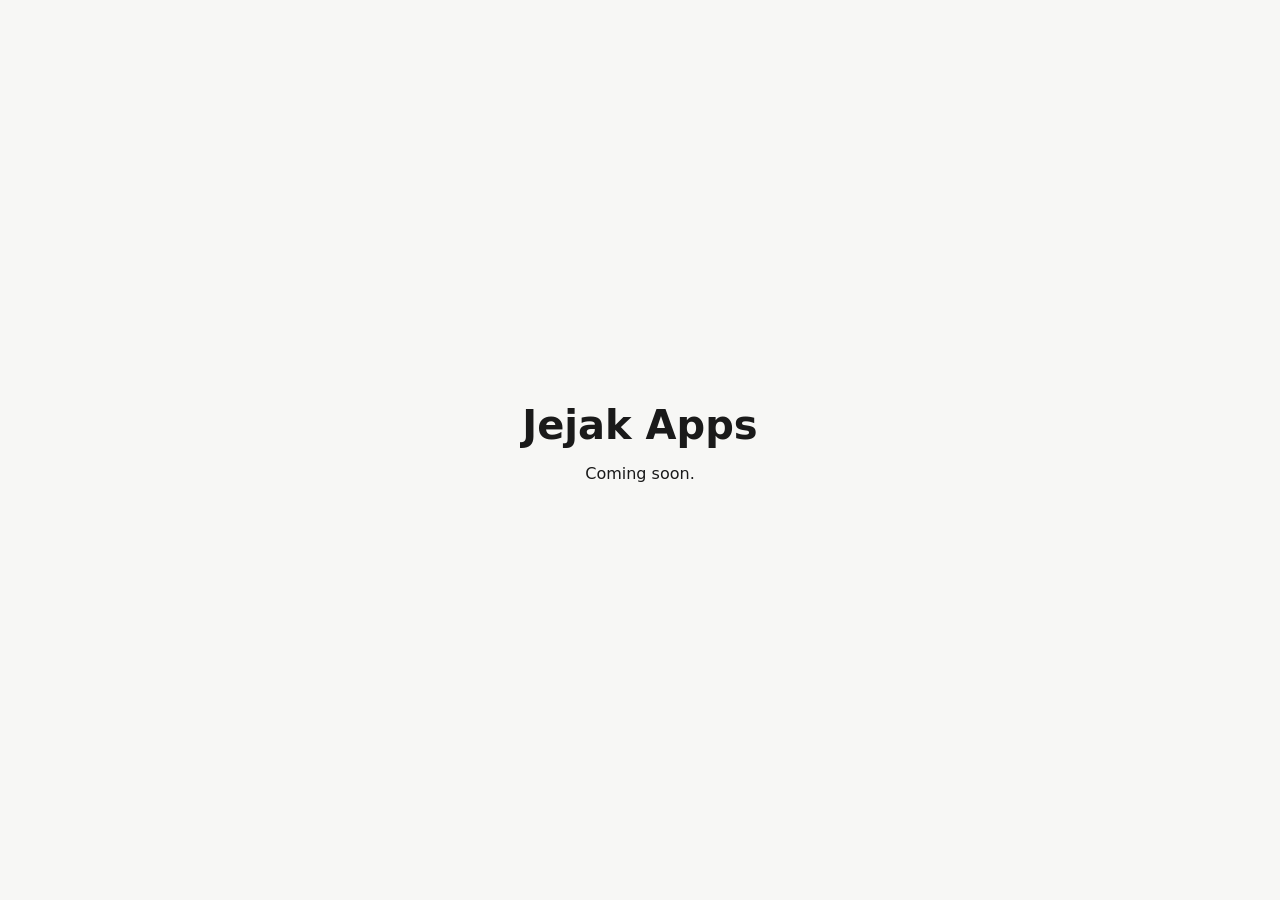
==== index.html @ a74c74a6 "Initial commit Co-Authored-By: Claude Opus 5.5 <noreply@anthropic.com>" ====
<!doctype html>
<html lang="en">
<head>
  <meta charset="utf-8">
  <meta name="viewport" content="width=device-width, initial-scale=1">
  <title>Jejak Apps</title>
  <style>
    body { margin: 0; min-height: 100vh; display: grid; place-items: center;
           font-family: system-ui, sans-serif; background: #f7f7f5; color: #1a1a1a; }
    @media (prefers-color-scheme: dark) { body { background: #161616; color: #eee; } }
    main { padding: 16px; text-align: center; }
    h1 { font-size: 2.5rem; margin: 0 0 .5rem; }
  </style>
</head>
<body>
  <main>
    <h1>Jejak Apps</h1>
    <p>Coming soon.</p>
  </main>
</body>
</html>
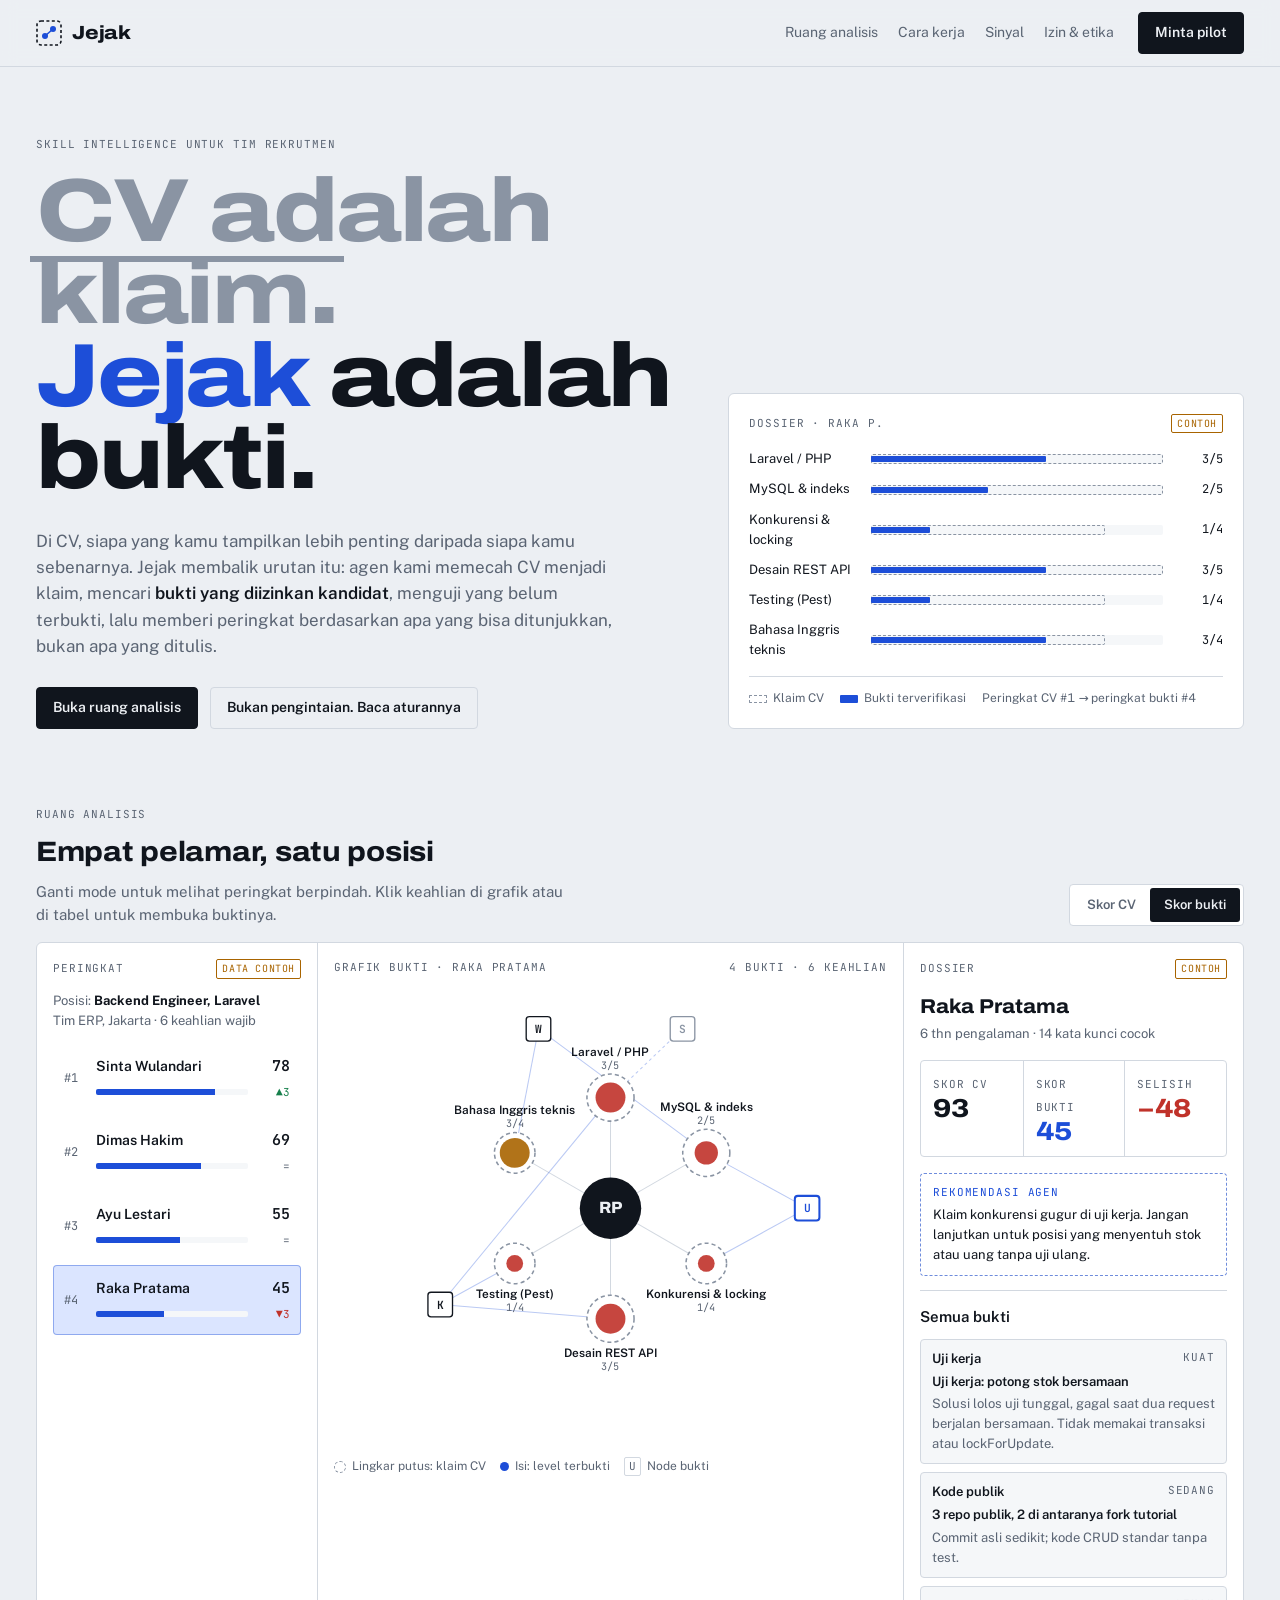
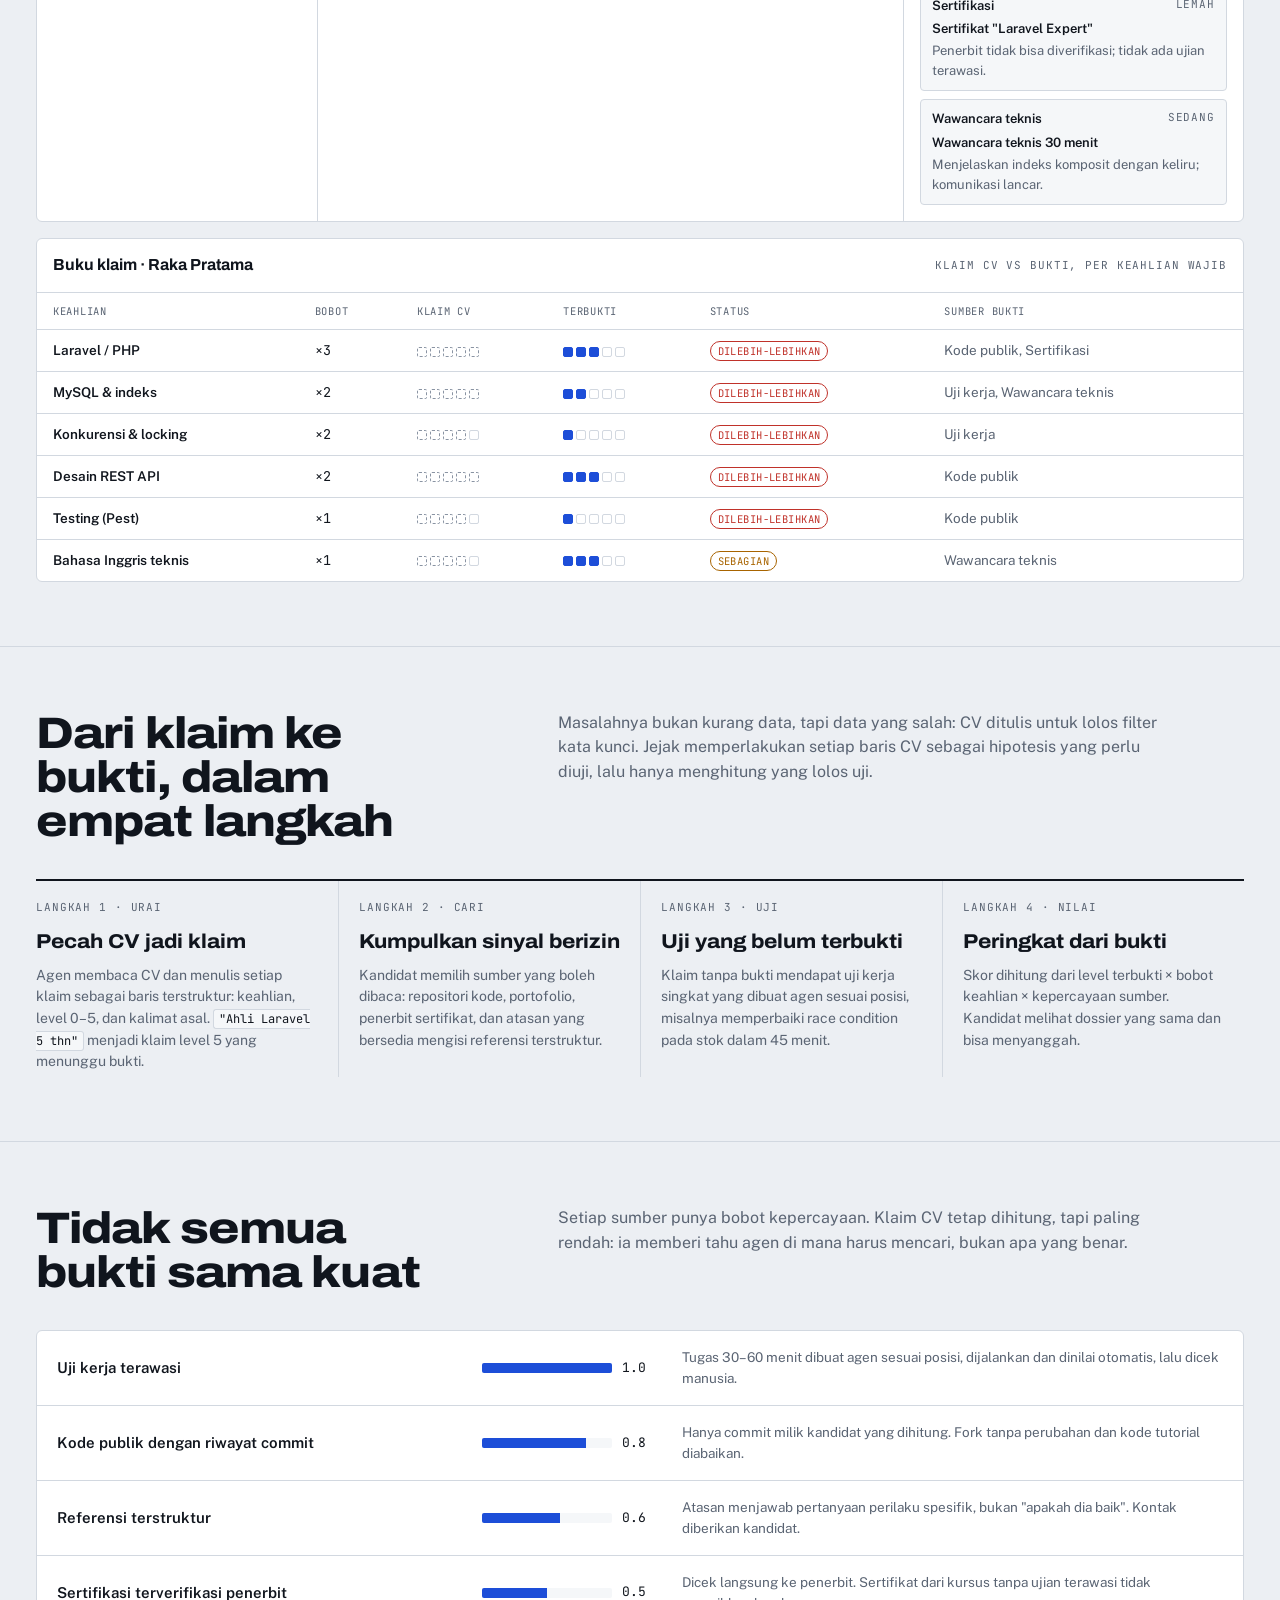
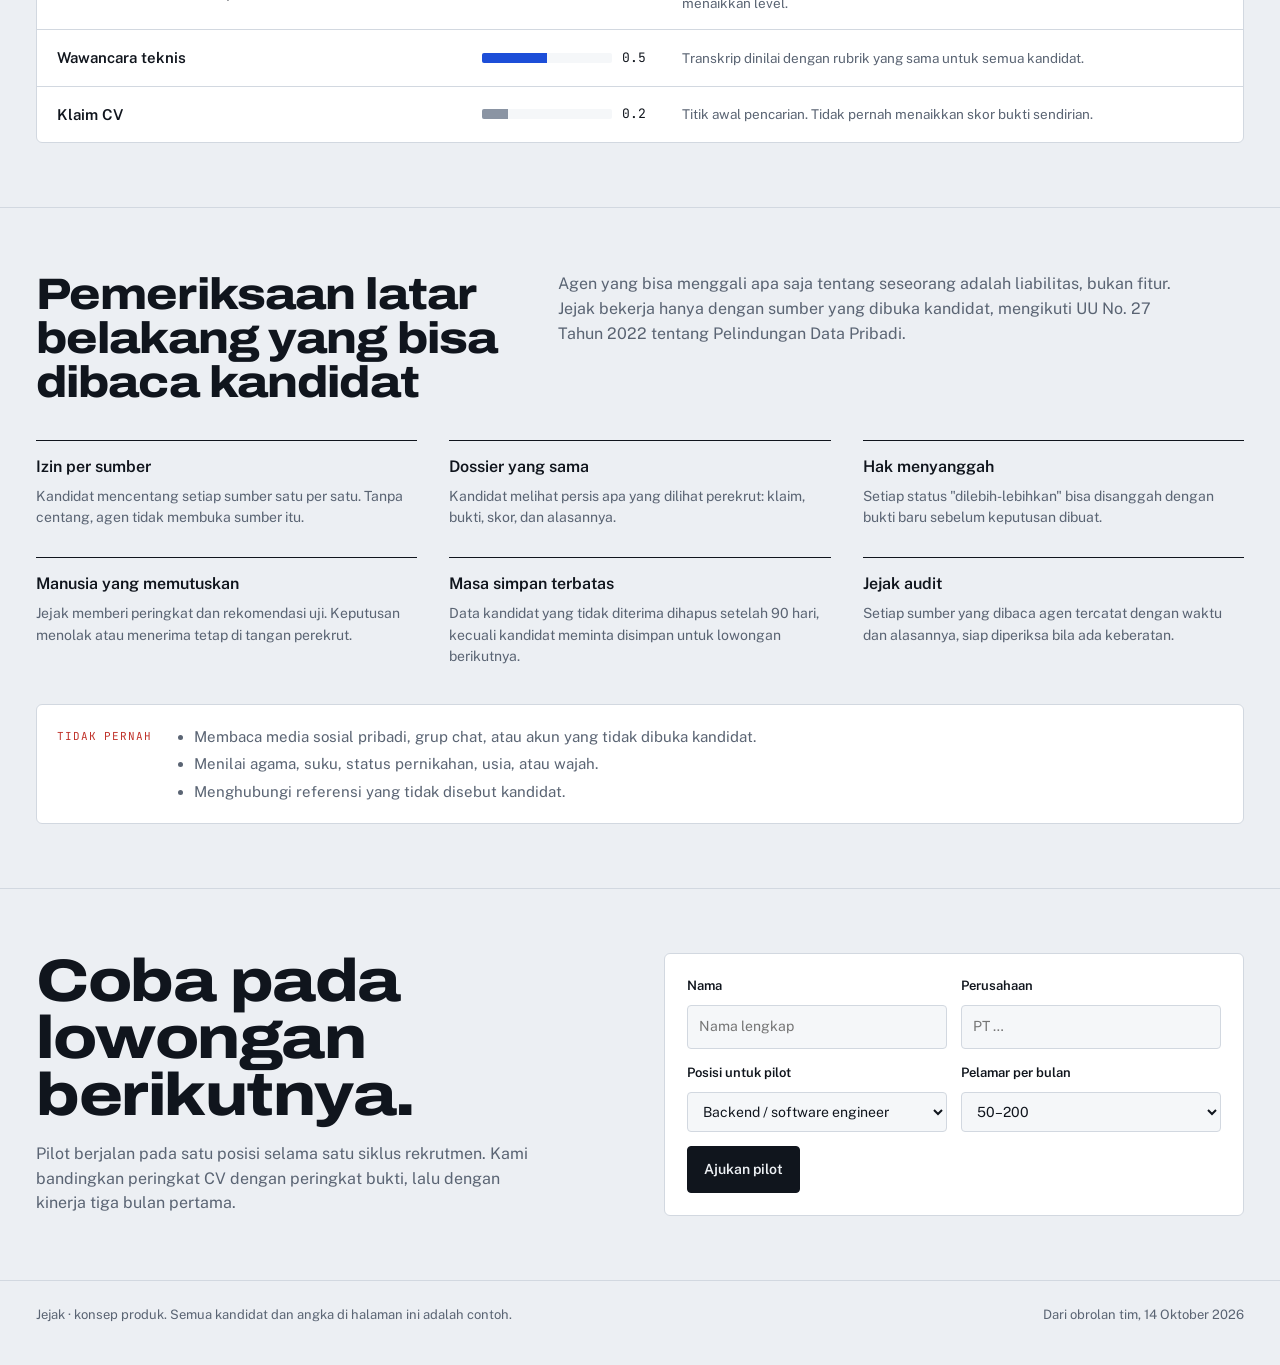
==== commit 1cc6bed2: "Publish Jejak skill intelligence site Replace the placeholder page with the Jejak concept site: hero" ====
--- a/index.html
+++ b/index.html
@@ -1,21 +1,750 @@
 <!doctype html>
-<html lang="en">
+<html lang="id">
 <head>
-  <meta charset="utf-8">
-  <meta name="viewport" content="width=device-width, initial-scale=1">
-  <title>Jejak Apps</title>
-  <style>
-    body { margin: 0; min-height: 100vh; display: grid; place-items: center;
-           font-family: system-ui, sans-serif; background: #f7f7f5; color: #1a1a1a; }
-    @media (prefers-color-scheme: dark) { body { background: #161616; color: #eee; } }
-    main { padding: 16px; text-align: center; }
-    h1 { font-size: 2.5rem; margin: 0 0 .5rem; }
-  </style>
+<meta charset="utf-8">
+<meta name="viewport" content="width=device-width, initial-scale=1, viewport-fit=cover">
+<meta name="description" content="Jejak: agen memecah CV jadi klaim, mencari bukti yang diizinkan kandidat, dan memberi peringkat berdasarkan bukti.">
+<style>html{color-scheme:light}body{margin:0}img{max-width:100%}[hidden]{display:none!important}</style>
+<title>Jejak Skill Intelligence</title>
+<link rel="preconnect" href="https://fonts.googleapis.com">
+<link rel="preconnect" href="https://fonts.gstatic.com" crossorigin>
+<link rel="stylesheet" href="https://fonts.googleapis.com/css2?family=Archivo:wdth,wght@100..125,400..900&family=Public+Sans:wght@400;500;600&family=JetBrains+Mono:wght@400;600&display=swap">
+<style>
+/* Layout: an intelligence console. Thesis band, then a three-pane analysis room
+   (ranking · evidence graph · dossier), then the method, the signals and the consent rules. */
+:root {
+  --bg: #eceff3;
+  --surface: #ffffff;
+  --surface-2: #f5f7f9;
+  --ink: #10151d;
+  --muted: #5a6473;
+  --line: #d2d8e0;
+  --accent: #1d4ed8;        /* evidence */
+  --accent-soft: #dbe5ff;
+  --claim: #8a94a3;         /* what the CV says */
+  --ok: #17804c;
+  --partial: #a86400;
+  --over: #c0322a;
+  --hidden: #0b7d87;
+  --none: #9aa3af;
+  --display: "Archivo", "Arial Narrow", Arial, sans-serif;
+  --body: "Public Sans", "Segoe UI", system-ui, sans-serif;
+  --mono: "JetBrains Mono", ui-monospace, "SFMono-Regular", Menlo, monospace;
+}
+@media (prefers-color-scheme: dark) {
+  :root:not([data-theme="light"]) {
+    --bg: #0c1117; --surface: #131a23; --surface-2: #19212c; --ink: #e5eaf0; --muted: #8b96a6;
+    --line: #26303d; --accent: #7092ff; --accent-soft: #1b2850; --claim: #6d7787;
+    --ok: #3fbb7b; --partial: #e2a43c; --over: #f06a5e; --hidden: #39c3cd; --none: #5d6775;
+    color-scheme: dark;
+  }
+}
+:root[data-theme="dark"] {
+  --bg: #0c1117; --surface: #131a23; --surface-2: #19212c; --ink: #e5eaf0; --muted: #8b96a6;
+  --line: #26303d; --accent: #7092ff; --accent-soft: #1b2850; --claim: #6d7787;
+  --ok: #3fbb7b; --partial: #e2a43c; --over: #f06a5e; --hidden: #39c3cd; --none: #5d6775;
+  color-scheme: dark;
+}
+
+* { box-sizing: border-box; }
+body {
+  background: var(--bg); color: var(--ink);
+  font-family: var(--body); font-size: 15px; line-height: 1.55;
+  -webkit-font-smoothing: antialiased;
+}
+.wrap {
+  max-width: 1240px; margin: 0 auto;
+  padding-left: max(16px, env(safe-area-inset-left, 0px));
+  padding-right: max(16px, env(safe-area-inset-right, 0px));
+}
+h1, h2, h3 { font-family: var(--display); margin: 0; text-wrap: balance; }
+p { margin: 0; }
+.label {
+  font-family: var(--mono); font-size: 11px; letter-spacing: .08em; text-transform: uppercase; color: var(--muted);
+}
+.num { font-variant-numeric: tabular-nums; }
+button { font: inherit; color: inherit; }
+:focus-visible { outline: 2px solid var(--accent); outline-offset: 2px; }
+
+/* ---------- top bar ---------- */
+body::before { content: ""; position: fixed; inset: 0 0 auto; height: env(safe-area-inset-top, 0px); z-index: 10; background: var(--bg); }
+.top { position: sticky; top: env(safe-area-inset-top, 0px); z-index: 9; background: color-mix(in srgb, var(--bg) 88%, transparent); backdrop-filter: blur(8px); border-bottom: 1px solid var(--line); }
+.top .wrap { display: flex; align-items: center; gap: 24px; padding-block: 12px; }
+.brand { display: flex; align-items: center; gap: 10px; font-family: var(--display); font-weight: 800; font-stretch: 115%; font-size: 19px; letter-spacing: -.01em; }
+.brand svg { width: 26px; height: 26px; }
+.top nav { display: flex; gap: 20px; margin-left: auto; font-size: 14px; }
+.top nav a { color: var(--muted); text-decoration: none; }
+.top nav a:hover { color: var(--ink); }
+.btn { display: inline-flex; align-items: center; gap: 8px; border: 1px solid var(--ink); background: var(--ink); color: var(--bg); padding: 9px 16px; border-radius: 4px; font-weight: 600; font-size: 14px; text-decoration: none; cursor: pointer; }
+.btn.ghost { background: transparent; color: var(--ink); border-color: var(--line); }
+@media (max-width: 720px) { .top nav { display: none; } .top .btn { margin-left: auto; } }
+
+/* ---------- hero ---------- */
+.hero { padding-block: 64px 48px; }
+.hero .wrap { display: grid; grid-template-columns: minmax(0, 1.25fr) minmax(0, 1fr); gap: 48px; align-items: end; }
+.hero h1 { font-size: clamp(42px, 7vw, 92px); line-height: .92; font-weight: 800; font-stretch: 118%; letter-spacing: -.025em; }
+.hero h1 .strike { color: var(--claim); position: relative; }
+.hero h1 .strike::after { content: ""; position: absolute; left: -2%; right: -2%; top: 52%; height: .07em; background: var(--claim); }
+.hero h1 em { font-style: normal; color: var(--accent); }
+.hero .lede { margin-top: 28px; max-width: 58ch; font-size: 17px; color: var(--muted); }
+.hero .lede b { color: var(--ink); font-weight: 600; }
+.hero .cta { display: flex; gap: 12px; margin-top: 28px; flex-wrap: wrap; }
+.flip { background: var(--surface); border: 1px solid var(--line); border-radius: 6px; padding: 20px; display: grid; gap: 16px; }
+.flip header { display: flex; justify-content: space-between; align-items: baseline; gap: 12px; }
+.flip .rows { display: grid; gap: 10px; }
+.flip .row { display: grid; grid-template-columns: 110px 1fr 48px; gap: 12px; align-items: center; font-size: 13px; }
+.bar { position: relative; height: 10px; background: var(--surface-2); border-radius: 2px; overflow: hidden; }
+.bar i { position: absolute; inset: 0 auto 0 0; display: block; }
+.bar .c { border: 1.5px dashed var(--claim); background: transparent; border-radius: 2px; }
+.bar .e { background: var(--accent); height: 6px; top: 2px; border-radius: 1px; }
+.flip footer { display: flex; gap: 16px; flex-wrap: wrap; font-size: 12px; color: var(--muted); border-top: 1px solid var(--line); padding-top: 12px; }
+.key { display: inline-flex; align-items: center; gap: 6px; }
+.key .sw { width: 18px; height: 8px; border-radius: 1px; }
+.key .sw.c { border: 1.5px dashed var(--claim); }
+.key .sw.e { background: var(--accent); }
+@media (max-width: 900px) { .hero .wrap { grid-template-columns: minmax(0, 1fr); } }
+
+/* ---------- console ---------- */
+.console-band { padding-block: 24px 64px; }
+.console-head { display: flex; justify-content: space-between; align-items: end; gap: 24px; flex-wrap: wrap; margin-bottom: 16px; }
+.console-head h2 { font-size: 28px; font-weight: 750; font-stretch: 110%; letter-spacing: -.01em; }
+.console-head p { color: var(--muted); max-width: 60ch; margin-top: 6px; }
+.seg { display: inline-flex; border: 1px solid var(--line); border-radius: 4px; background: var(--surface); padding: 3px; }
+.seg button { border: 0; background: transparent; padding: 7px 14px; border-radius: 3px; cursor: pointer; font-size: 13px; font-weight: 600; color: var(--muted); }
+.seg button[aria-pressed="true"] { background: var(--ink); color: var(--bg); }
+
+.console { display: grid; grid-template-columns: 280px minmax(0, 1fr) 340px; border: 1px solid var(--line); border-radius: 6px; background: var(--surface); overflow: hidden; }
+.pane { min-width: 0; padding: 16px; }
+.pane + .pane { border-left: 1px solid var(--line); }
+.pane-title { display: flex; justify-content: space-between; align-items: center; margin-bottom: 12px; gap: 8px; }
+.sample { font-family: var(--mono); font-size: 10px; letter-spacing: .06em; text-transform: uppercase; color: var(--partial); border: 1px solid currentColor; border-radius: 2px; padding: 1px 5px; }
+@media (max-width: 1080px) {
+  .console { grid-template-columns: 260px minmax(0, 1fr); }
+  .console .dossier { grid-column: 1 / -1; border-left: 0; border-top: 1px solid var(--line); }
+}
+@media (max-width: 720px) {
+  .console { grid-template-columns: minmax(0, 1fr); }
+  .pane + .pane { border-left: 0; border-top: 1px solid var(--line); }
+}
+
+/* ranking */
+.req { font-size: 13px; color: var(--muted); margin-bottom: 12px; }
+.req b { color: var(--ink); }
+.rank { position: relative; }
+.cand { position: absolute; left: 0; right: 0; height: 70px; display: grid; grid-template-columns: 22px 1fr auto; gap: 4px 10px; align-items: center; padding: 10px; border: 1px solid transparent; border-radius: 4px; background: transparent; cursor: pointer; text-align: left; transition: transform .55s cubic-bezier(.2,.8,.2,1), background .2s; }
+.cand:hover { background: var(--surface-2); }
+.cand[aria-current="true"] { background: var(--accent-soft); border-color: color-mix(in srgb, var(--accent) 40%, transparent); }
+.cand .pos { font-family: var(--mono); font-size: 12px; color: var(--muted); grid-row: span 2; }
+.cand .nm { font-weight: 600; font-size: 14px; }
+.cand .sc { font-family: var(--mono); font-weight: 600; font-size: 15px; text-align: right; }
+.cand .meta { grid-column: 2 / 4; display: grid; grid-template-columns: 1fr auto; gap: 8px; align-items: center; }
+.cand .bar { height: 6px; }
+.cand .bar i { background: var(--ink); opacity: .75; transition: width .55s cubic-bezier(.2,.8,.2,1); }
+.cand.ev .bar i { background: var(--accent); opacity: 1; }
+.delta { font-family: var(--mono); font-size: 11px; min-width: 34px; text-align: right; }
+.delta.up { color: var(--ok); } .delta.down { color: var(--over); } .delta.same { color: var(--muted); }
+
+/* graph */
+.graph-wrap { position: relative; }
+.graph { width: 100%; height: auto; display: block; max-width: 100%; }
+.graph text { font-family: var(--body); fill: var(--ink); }
+.graph .sk { cursor: pointer; }
+.graph .sk text { font-size: 11.5px; font-weight: 600; }
+.graph .sk .lvl { font-family: var(--mono); font-size: 10px; font-weight: 400; fill: var(--muted); }
+.graph .ev { cursor: pointer; }
+.graph .edge { stroke: var(--line); stroke-width: 1; transition: stroke .2s, stroke-width .2s, opacity .2s; }
+.graph .edge.ev-edge { stroke: var(--accent); opacity: .3; }
+.graph.focus .edge.ev-edge { opacity: .08; }
+.graph.focus .edge.ev-edge.on { opacity: .95; stroke-width: 1.8; }
+.graph.focus .ev:not(.on), .graph.focus .sk:not(.on) { opacity: .35; }
+.graph .sk, .graph .ev { transition: opacity .2s; }
+.legend { display: flex; flex-wrap: wrap; gap: 6px 14px; font-size: 12px; color: var(--muted); margin-top: 8px; }
+.dot { width: 9px; height: 9px; border-radius: 50%; display: inline-block; }
+
+/* dossier */
+.dossier h3 { font-size: 20px; font-weight: 750; font-stretch: 108%; }
+.dossier .sub { color: var(--muted); font-size: 13px; margin-top: 2px; }
+.scorepair { display: grid; grid-template-columns: 1fr 1fr 1fr; gap: 0; margin: 16px 0; border: 1px solid var(--line); border-radius: 4px; }
+.scorepair div { padding: 10px 12px; }
+.scorepair div + div { border-left: 1px solid var(--line); }
+.scorepair b { display: block; font-family: var(--display); font-size: 26px; font-weight: 800; font-stretch: 112%; line-height: 1.1; font-variant-numeric: tabular-nums; }
+.scorepair .ev b { color: var(--accent); }
+.focusbox { border-top: 1px solid var(--line); padding-top: 14px; display: grid; gap: 10px; }
+.focusbox h4 { margin: 0; font-size: 15px; font-weight: 600; display: flex; align-items: center; gap: 8px; flex-wrap: wrap; }
+.pill { font-family: var(--mono); font-size: 10.5px; letter-spacing: .04em; text-transform: uppercase; padding: 2px 7px; border-radius: 999px; border: 1px solid currentColor; white-space: nowrap; }
+.st-ok { color: var(--ok); } .st-partial { color: var(--partial); } .st-over { color: var(--over); } .st-hidden { color: var(--hidden); } .st-none { color: var(--none); }
+.evlist { list-style: none; margin: 0; padding: 0; display: grid; gap: 8px; }
+.evlist li { border: 1px solid var(--line); border-radius: 4px; padding: 9px 11px; background: var(--surface-2); font-size: 13px; }
+.evlist .src { display: flex; justify-content: space-between; gap: 8px; margin-bottom: 3px; }
+.evlist .src span:first-child { font-weight: 600; }
+.evlist p { color: var(--muted); }
+.agent { border: 1px dashed color-mix(in srgb, var(--accent) 55%, var(--line)); border-radius: 4px; padding: 10px 12px; font-size: 13px; }
+.agent .label { color: var(--accent); margin-bottom: 4px; display: block; }
+
+/* ledger */
+.ledger-box { margin-top: 16px; border: 1px solid var(--line); border-radius: 6px; background: var(--surface); }
+.ledger-box header { display: flex; justify-content: space-between; align-items: center; gap: 12px; flex-wrap: wrap; padding: 14px 16px; border-bottom: 1px solid var(--line); }
+.ledger-box h3 { font-size: 16px; font-weight: 700; }
+.scroll { overflow-x: auto; }
+table { border-collapse: collapse; width: 100%; min-width: 720px; font-size: 13.5px; }
+th, td { text-align: left; padding: 10px 16px; border-bottom: 1px solid var(--line); vertical-align: middle; }
+th { font-family: var(--mono); font-size: 10.5px; letter-spacing: .07em; text-transform: uppercase; color: var(--muted); font-weight: 400; }
+tbody tr { cursor: pointer; }
+tbody tr:hover { background: var(--surface-2); }
+tbody tr[aria-selected="true"] { background: var(--accent-soft); }
+tbody tr:last-child td { border-bottom: 0; }
+.pips { display: inline-flex; gap: 3px; vertical-align: middle; }
+.pips i { width: 10px; height: 10px; border-radius: 2px; border: 1.5px solid var(--line); }
+.pips.c i.on { border: 1.5px dashed var(--claim); background: transparent; border-color: var(--claim); }
+.pips.e i.on { background: var(--accent); border-color: var(--accent); }
+
+/* ---------- sections ---------- */
+section.block { padding-block: 64px; border-top: 1px solid var(--line); }
+.block-head { display: grid; grid-template-columns: minmax(0, 1fr) minmax(0, 1.4fr); gap: 32px; margin-bottom: 36px; }
+.block-head h2 { font-size: clamp(28px, 4vw, 44px); font-weight: 800; font-stretch: 115%; line-height: 1; letter-spacing: -.02em; }
+.block-head p { color: var(--muted); font-size: 16px; max-width: 62ch; }
+@media (max-width: 800px) { .block-head { grid-template-columns: minmax(0, 1fr); gap: 14px; } }
+
+.steps { display: grid; grid-template-columns: repeat(4, minmax(0, 1fr)); gap: 0; border-top: 2px solid var(--ink); }
+.step { padding: 18px 20px 4px 0; min-width: 0; }
+.step + .step { padding-left: 20px; border-left: 1px solid var(--line); }
+.step .label { display: block; margin-bottom: 10px; }
+.step h3 { font-size: 20px; font-weight: 750; font-stretch: 110%; margin-bottom: 8px; }
+.step p { color: var(--muted); font-size: 14px; }
+.step code { font-family: var(--mono); font-size: 12px; background: var(--surface-2); border: 1px solid var(--line); padding: 1px 5px; border-radius: 3px; color: var(--ink); }
+@media (max-width: 900px) { .steps { grid-template-columns: repeat(2, minmax(0, 1fr)); } .step:nth-child(3) { border-left: 0; padding-left: 0; } .step { padding-bottom: 20px; } }
+@media (max-width: 520px) { .steps { grid-template-columns: minmax(0, 1fr); } .step + .step { border-left: 0; padding-left: 0; border-top: 1px solid var(--line); } }
+
+.signals { display: grid; gap: 0; border: 1px solid var(--line); border-radius: 6px; background: var(--surface); overflow: hidden; }
+.sig { display: grid; grid-template-columns: minmax(0, 1.2fr) 180px minmax(0, 1.6fr); gap: 20px; align-items: center; padding: 16px 20px; }
+.sig + .sig { border-top: 1px solid var(--line); }
+.sig h3 { font-family: var(--body); font-size: 15px; font-weight: 600; }
+.sig .w { display: grid; grid-template-columns: 1fr 40px; gap: 10px; align-items: center; font-family: var(--mono); font-size: 13px; }
+.sig .w .bar i { background: var(--accent); }
+.sig.cv .w .bar i { background: var(--claim); }
+.sig p { color: var(--muted); font-size: 13.5px; }
+@media (max-width: 760px) { .sig { grid-template-columns: minmax(0, 1fr); gap: 8px; } }
+
+.rules { display: grid; grid-template-columns: repeat(3, minmax(0, 1fr)); gap: 28px 32px; }
+.rule { border-top: 1px solid var(--ink); padding-top: 14px; min-width: 0; }
+.rule h3 { font-family: var(--body); font-size: 16px; font-weight: 600; margin-bottom: 6px; }
+.rule p { color: var(--muted); font-size: 14px; }
+.never { margin-top: 36px; display: grid; grid-template-columns: auto minmax(0, 1fr); gap: 16px 24px; align-items: start; background: var(--surface); border: 1px solid var(--line); border-radius: 6px; padding: 20px; }
+.never .label { color: var(--over); padding-top: 3px; }
+.never ul { margin: 0; padding-left: 18px; color: var(--muted); display: grid; gap: 4px; }
+@media (max-width: 860px) { .rules { grid-template-columns: repeat(2, minmax(0, 1fr)); } }
+@media (max-width: 560px) { .rules { grid-template-columns: minmax(0, 1fr); } .never { grid-template-columns: minmax(0, 1fr); } }
+
+.pilot .wrap { display: grid; grid-template-columns: minmax(0, 1fr) minmax(0, 1fr); gap: 48px; }
+.pilot h2 { font-size: clamp(32px, 5vw, 60px); font-weight: 800; font-stretch: 118%; line-height: .95; letter-spacing: -.025em; }
+.pilot .copy p { color: var(--muted); margin-top: 18px; max-width: 50ch; font-size: 16px; }
+form { display: grid; gap: 14px; background: var(--surface); border: 1px solid var(--line); border-radius: 6px; padding: 22px; }
+.f2 { display: grid; grid-template-columns: minmax(0, 1fr) minmax(0, 1fr); gap: 14px; }
+label { display: grid; gap: 6px; font-size: 13px; font-weight: 600; }
+input, select { font: inherit; font-weight: 400; font-size: 14px; color: var(--ink); background: var(--surface-2); border: 1px solid var(--line); border-radius: 4px; padding: 9px 11px; width: 100%; min-width: 0; }
+.done { font-size: 14px; color: var(--ok); }
+@media (max-width: 820px) { .pilot .wrap { grid-template-columns: minmax(0, 1fr); } }
+@media (max-width: 460px) { .f2 { grid-template-columns: minmax(0, 1fr); } }
+
+footer.site { border-top: 1px solid var(--line); padding-block: 24px 40px; color: var(--muted); font-size: 13px; }
+footer.site .wrap { display: flex; justify-content: space-between; gap: 16px; flex-wrap: wrap; }
+
+@media (prefers-reduced-motion: reduce) {
+  .cand, .cand .bar i, .graph .edge, .graph .sk, .graph .ev { transition: none; }
+}
+</style>
 </head>
 <body>
-  <main>
-    <h1>Jejak Apps</h1>
-    <p>Coming soon.</p>
-  </main>
+
+<header class="top">
+  <div class="wrap">
+    <div class="brand" aria-label="Jejak">
+      <svg viewBox="0 0 26 26" aria-hidden="true"><rect x="1" y="1" width="24" height="24" rx="4" fill="none" stroke="currentColor" stroke-width="1.6" stroke-dasharray="3 2.4"/><circle cx="9" cy="16" r="3" fill="var(--accent)"/><circle cx="17" cy="9" r="3" fill="var(--accent)"/><path d="M9 16 17 9" stroke="var(--accent)" stroke-width="1.6"/></svg>
+      Jejak
+    </div>
+    <nav aria-label="Navigasi">
+      <a href="#ruang">Ruang analisis</a>
+      <a href="#cara">Cara kerja</a>
+      <a href="#sinyal">Sinyal</a>
+      <a href="#izin">Izin &amp; etika</a>
+    </nav>
+    <a class="btn" href="#pilot">Minta pilot</a>
+  </div>
+</header>
+
+<main>
+  <section class="hero">
+    <div class="wrap">
+      <div>
+        <span class="label">Skill intelligence untuk tim rekrutmen</span>
+        <h1 style="margin-top:16px"><span class="strike">CV adalah klaim.</span><br><em>Jejak</em> adalah bukti.</h1>
+        <p class="lede">Di CV, siapa yang kamu tampilkan lebih penting daripada siapa kamu sebenarnya. Jejak membalik urutan itu: agen kami memecah CV menjadi klaim, mencari <b>bukti yang diizinkan kandidat</b>, menguji yang belum terbukti, lalu memberi peringkat berdasarkan apa yang bisa ditunjukkan, bukan apa yang ditulis.</p>
+        <div class="cta">
+          <a class="btn" href="#ruang">Buka ruang analisis</a>
+          <a class="btn ghost" href="#izin">Bukan pengintaian. Baca aturannya</a>
+        </div>
+      </div>
+      <aside class="flip" aria-label="Contoh perbandingan klaim dan bukti">
+        <header><span class="label">Dossier · Raka P.</span><span class="sample">Contoh</span></header>
+        <div class="rows" id="heroRows"></div>
+        <footer>
+          <span class="key"><span class="sw c"></span>Klaim CV</span>
+          <span class="key"><span class="sw e"></span>Bukti terverifikasi</span>
+          <span class="num" id="heroRank"></span>
+        </footer>
+      </aside>
+    </div>
+  </section>
+
+  <section class="console-band" id="ruang">
+    <div class="wrap">
+      <div class="console-head">
+        <div>
+          <span class="label">Ruang analisis</span>
+          <h2 style="margin-top:6px">Empat pelamar, satu posisi</h2>
+          <p>Ganti mode untuk melihat peringkat berpindah. Klik keahlian di grafik atau di tabel untuk membuka buktinya.</p>
+        </div>
+        <div class="seg" role="group" aria-label="Mode penilaian">
+          <button type="button" id="modeCv" aria-pressed="false">Skor CV</button>
+          <button type="button" id="modeEv" aria-pressed="true">Skor bukti</button>
+        </div>
+      </div>
+
+      <div class="console">
+        <div class="pane">
+          <div class="pane-title"><span class="label">Peringkat</span><span class="sample">Data contoh</span></div>
+          <p class="req">Posisi: <b>Backend Engineer, Laravel</b><br>Tim ERP, Jakarta · 6 keahlian wajib</p>
+          <div class="rank" id="rank" style="height:300px"></div>
+        </div>
+        <div class="pane">
+          <div class="pane-title"><span class="label" id="graphTitle">Grafik bukti</span><span class="label" id="graphCount"></span></div>
+          <div class="graph-wrap"><svg class="graph" id="graph" viewBox="0 0 540 450" role="img" aria-label="Grafik keahlian dan bukti kandidat"></svg></div>
+          <div class="legend">
+            <span class="key"><span class="sw c" style="width:12px;height:12px;border-radius:50%"></span>Lingkar putus: klaim CV</span>
+            <span class="key"><span class="dot" style="background:var(--accent)"></span>Isi: level terbukti</span>
+            <span class="key"><span style="font-family:var(--mono);font-size:11px;border:1px solid var(--line);padding:0 4px;border-radius:2px">U</span>Node bukti</span>
+          </div>
+        </div>
+        <div class="pane dossier" id="dossier"></div>
+      </div>
+
+      <div class="ledger-box">
+        <header><h3 id="ledgerTitle">Buku klaim</h3><span class="label">Klaim CV vs bukti, per keahlian wajib</span></header>
+        <div class="scroll">
+          <table>
+            <thead><tr><th>Keahlian</th><th>Bobot</th><th>Klaim CV</th><th>Terbukti</th><th>Status</th><th>Sumber bukti</th></tr></thead>
+            <tbody id="ledger"></tbody>
+          </table>
+        </div>
+      </div>
+    </div>
+  </section>
+
+  <section class="block" id="cara">
+    <div class="wrap">
+      <div class="block-head">
+        <h2>Dari klaim ke bukti, dalam empat langkah</h2>
+        <p>Masalahnya bukan kurang data, tapi data yang salah: CV ditulis untuk lolos filter kata kunci. Jejak memperlakukan setiap baris CV sebagai hipotesis yang perlu diuji, lalu hanya menghitung yang lolos uji.</p>
+      </div>
+      <div class="steps">
+        <div class="step"><span class="label">Langkah 1 · Urai</span><h3>Pecah CV jadi klaim</h3><p>Agen membaca CV dan menulis setiap klaim sebagai baris terstruktur: keahlian, level 0–5, dan kalimat asal. <code>"Ahli Laravel 5 thn"</code> menjadi klaim level 5 yang menunggu bukti.</p></div>
+        <div class="step"><span class="label">Langkah 2 · Cari</span><h3>Kumpulkan sinyal berizin</h3><p>Kandidat memilih sumber yang boleh dibaca: repositori kode, portofolio, penerbit sertifikat, dan atasan yang bersedia mengisi referensi terstruktur.</p></div>
+        <div class="step"><span class="label">Langkah 3 · Uji</span><h3>Uji yang belum terbukti</h3><p>Klaim tanpa bukti mendapat uji kerja singkat yang dibuat agen sesuai posisi, misalnya memperbaiki race condition pada stok dalam 45 menit.</p></div>
+        <div class="step"><span class="label">Langkah 4 · Nilai</span><h3>Peringkat dari bukti</h3><p>Skor dihitung dari level terbukti × bobot keahlian × kepercayaan sumber. Kandidat melihat dossier yang sama dan bisa menyanggah.</p></div>
+      </div>
+    </div>
+  </section>
+
+  <section class="block" id="sinyal">
+    <div class="wrap">
+      <div class="block-head">
+        <h2>Tidak semua bukti sama kuat</h2>
+        <p>Setiap sumber punya bobot kepercayaan. Klaim CV tetap dihitung, tapi paling rendah: ia memberi tahu agen di mana harus mencari, bukan apa yang benar.</p>
+      </div>
+      <div class="signals" id="signals"></div>
+    </div>
+  </section>
+
+  <section class="block" id="izin">
+    <div class="wrap">
+      <div class="block-head">
+        <h2>Pemeriksaan latar belakang yang bisa dibaca kandidat</h2>
+        <p>Agen yang bisa menggali apa saja tentang seseorang adalah liabilitas, bukan fitur. Jejak bekerja hanya dengan sumber yang dibuka kandidat, mengikuti UU No. 27 Tahun 2022 tentang Pelindungan Data Pribadi.</p>
+      </div>
+      <div class="rules">
+        <div class="rule"><h3>Izin per sumber</h3><p>Kandidat mencentang setiap sumber satu per satu. Tanpa centang, agen tidak membuka sumber itu.</p></div>
+        <div class="rule"><h3>Dossier yang sama</h3><p>Kandidat melihat persis apa yang dilihat perekrut: klaim, bukti, skor, dan alasannya.</p></div>
+        <div class="rule"><h3>Hak menyanggah</h3><p>Setiap status "dilebih-lebihkan" bisa disanggah dengan bukti baru sebelum keputusan dibuat.</p></div>
+        <div class="rule"><h3>Manusia yang memutuskan</h3><p>Jejak memberi peringkat dan rekomendasi uji. Keputusan menolak atau menerima tetap di tangan perekrut.</p></div>
+        <div class="rule"><h3>Masa simpan terbatas</h3><p>Data kandidat yang tidak diterima dihapus setelah 90 hari, kecuali kandidat meminta disimpan untuk lowongan berikutnya.</p></div>
+        <div class="rule"><h3>Jejak audit</h3><p>Setiap sumber yang dibaca agen tercatat dengan waktu dan alasannya, siap diperiksa bila ada keberatan.</p></div>
+      </div>
+      <div class="never">
+        <span class="label">Tidak pernah</span>
+        <ul>
+          <li>Membaca media sosial pribadi, grup chat, atau akun yang tidak dibuka kandidat.</li>
+          <li>Menilai agama, suku, status pernikahan, usia, atau wajah.</li>
+          <li>Menghubungi referensi yang tidak disebut kandidat.</li>
+        </ul>
+      </div>
+    </div>
+  </section>
+
+  <section class="block pilot" id="pilot">
+    <div class="wrap">
+      <div class="copy">
+        <h2>Coba pada lowongan berikutnya.</h2>
+        <p>Pilot berjalan pada satu posisi selama satu siklus rekrutmen. Kami bandingkan peringkat CV dengan peringkat bukti, lalu dengan kinerja tiga bulan pertama.</p>
+      </div>
+      <form id="pilotForm" novalidate>
+        <div class="f2">
+          <label for="pNama">Nama<input id="pNama" name="nama" autocomplete="name" placeholder="Nama lengkap" required></label>
+          <label for="pPerusahaan">Perusahaan<input id="pPerusahaan" name="perusahaan" autocomplete="organization" placeholder="PT …" required></label>
+        </div>
+        <div class="f2">
+          <label for="pPosisi">Posisi untuk pilot
+            <select id="pPosisi" name="posisi">
+              <option>Backend / software engineer</option>
+              <option>Staf akuntansi &amp; pajak</option>
+              <option>Supervisor gudang</option>
+              <option>Sales B2B</option>
+              <option>Lainnya</option>
+            </select>
+          </label>
+          <label for="pVolume">Pelamar per bulan
+            <select id="pVolume" name="volume">
+              <option>Di bawah 50</option>
+              <option selected>50–200</option>
+              <option>200–1.000</option>
+              <option>Di atas 1.000</option>
+            </select>
+          </label>
+        </div>
+        <button class="btn" type="submit" id="pSubmit" style="justify-self:start">Ajukan pilot</button>
+        <p class="done" id="pDone" hidden></p>
+      </form>
+    </div>
+  </section>
+</main>
+
+<footer class="site">
+  <div class="wrap">
+    <span>Jejak · konsep produk. Semua kandidat dan angka di halaman ini adalah contoh.</span>
+    <span>Dari obrolan tim, 14 Oktober 2026</span>
+  </div>
+</footer>
+
+<script>
+(() => {
+  const SKILLS = [
+    { id: 'laravel', name: 'Laravel / PHP', w: 3 },
+    { id: 'mysql', name: 'MySQL & indeks', w: 2 },
+    { id: 'lock', name: 'Konkurensi & locking', w: 2 },
+    { id: 'api', name: 'Desain REST API', w: 2 },
+    { id: 'test', name: 'Testing (Pest)', w: 1 },
+    { id: 'eng', name: 'Bahasa Inggris teknis', w: 1 },
+  ];
+  const SRC = {
+    U: 'Uji kerja', K: 'Kode publik', R: 'Referensi terstruktur', S: 'Sertifikasi', W: 'Wawancara teknis',
+  };
+
+  const CANDS = [
+    {
+      id: 'raka', name: 'Raka Pratama', tag: '6 thn pengalaman · 14 kata kunci cocok',
+      claim:    { laravel: 5, mysql: 5, lock: 4, api: 5, test: 4, eng: 4 },
+      evidence: { laravel: 3, mysql: 2, lock: 1, api: 3, test: 1, eng: 3 },
+      ev: [
+        { s: 'U', t: 'Uji kerja: potong stok bersamaan', d: 'Solusi lolos uji tunggal, gagal saat dua request berjalan bersamaan. Tidak memakai transaksi atau lockForUpdate.', k: ['lock', 'mysql'], str: 'Kuat' },
+        { s: 'K', t: '3 repo publik, 2 di antaranya fork tutorial', d: 'Commit asli sedikit; kode CRUD standar tanpa test.', k: ['laravel', 'api', 'test'], str: 'Sedang' },
+        { s: 'S', t: 'Sertifikat "Laravel Expert"', d: 'Penerbit tidak bisa diverifikasi; tidak ada ujian terawasi.', k: ['laravel'], str: 'Lemah' },
+        { s: 'W', t: 'Wawancara teknis 30 menit', d: 'Menjelaskan indeks komposit dengan keliru; komunikasi lancar.', k: ['mysql', 'eng'], str: 'Sedang' },
+      ],
+      agent: 'Klaim konkurensi gugur di uji kerja. Jangan lanjutkan untuk posisi yang menyentuh stok atau uang tanpa uji ulang.',
+    },
+    {
+      id: 'sinta', name: 'Sinta Wulandari', tag: '3 thn pengalaman · 7 kata kunci cocok',
+      claim:    { laravel: 3, mysql: 3, lock: 0, api: 3, test: 2, eng: 3 },
+      evidence: { laravel: 4, mysql: 4, lock: 4, api: 4, test: 4, eng: 3 },
+      ev: [
+        { s: 'K', t: 'PR yang di-merge ke paket open source populer', d: 'Memperbaiki race condition pada penghitung kuota dengan transaksi dan lock baris; menyertakan test dua request bersamaan.', k: ['lock', 'mysql', 'test', 'laravel'], str: 'Kuat' },
+        { s: 'U', t: 'Uji kerja: potong stok bersamaan', d: 'Lolos, termasuk kasus bersamaan. Menambah test yang tidak diminta.', k: ['lock', 'test', 'laravel'], str: 'Kuat' },
+        { s: 'R', t: 'Referensi dari lead sebelumnya', d: 'Merancang ulang API pemesanan; "yang paling sering menemukan bug sebelum produksi".', k: ['api', 'laravel'], str: 'Sedang' },
+        { s: 'W', t: 'Wawancara teknis 30 menit', d: 'Penjelasan desain API jelas; membaca dokumentasi Inggris tanpa kesulitan.', k: ['api', 'eng', 'mysql'], str: 'Sedang' },
+      ],
+      agent: 'Keahlian konkurensi tidak ada di CV tapi terbukti kuat. Kandidat ini kemungkinan besar tersaring keluar oleh filter kata kunci.',
+    },
+    {
+      id: 'dimas', name: 'Dimas Hakim', tag: '4 thn pengalaman · 10 kata kunci cocok',
+      claim:    { laravel: 4, mysql: 4, lock: 3, api: 4, test: 3, eng: 2 },
+      evidence: { laravel: 4, mysql: 3, lock: 3, api: 4, test: 2, eng: 4 },
+      ev: [
+        { s: 'K', t: 'Repo layanan internal yang dibuka atas izin', d: 'Struktur rapi, cakupan test tipis pada modul pembayaran.', k: ['laravel', 'api', 'test'], str: 'Sedang' },
+        { s: 'U', t: 'Uji kerja: potong stok bersamaan', d: 'Lolos dengan lock pesimistis; tidak menulis test bersamaan.', k: ['lock', 'mysql'], str: 'Kuat' },
+        { s: 'R', t: 'Referensi dari klien luar negeri', d: 'Dua tahun berkomunikasi langsung dengan tim di Singapura dan Jerman.', k: ['eng', 'api'], str: 'Sedang' },
+      ],
+      agent: 'CV merendahkan bahasa Inggrisnya. Cocok untuk integrasi dengan vendor asing; minta uji testing singkat.',
+    },
+    {
+      id: 'ayu', name: 'Ayu Lestari', tag: '5 thn pengalaman · 11 kata kunci cocok',
+      claim:    { laravel: 4, mysql: 3, lock: 2, api: 5, test: 3, eng: 4 },
+      evidence: { laravel: 3, mysql: 3, lock: 0, api: 4, test: 3, eng: 4 },
+      ev: [
+        { s: 'K', t: 'Portofolio dokumentasi API publik', d: 'Spesifikasi OpenAPI lengkap dan konsisten untuk 40+ endpoint.', k: ['api', 'eng'], str: 'Kuat' },
+        { s: 'S', t: 'Sertifikasi cloud terverifikasi penerbit', d: 'Ujian terawasi; relevan sebagian untuk Laravel.', k: ['laravel'], str: 'Sedang' },
+        { s: 'W', t: 'Wawancara teknis 30 menit', d: 'Menulis test dengan baik; belum pernah menangani transaksi bersamaan.', k: ['test', 'mysql', 'laravel'], str: 'Sedang' },
+      ],
+      agent: 'Belum ada bukti konkurensi sama sekali. Kirim uji kerja 45 menit sebelum memutuskan.',
+    },
+  ];
+
+  const SW = SKILLS.reduce((a, s) => a + s.w, 0);
+  const score = (lv) => Math.round(SKILLS.reduce((a, s) => a + s.w * (lv[s.id] || 0) / 5, 0) / SW * 100);
+  CANDS.forEach(c => { c.cv = score(c.claim); c.es = score(c.evidence); });
+  const order = (key) => [...CANDS].sort((a, b) => b[key] - a[key]);
+  const rankOf = (key) => Object.fromEntries(order(key).map((c, i) => [c.id, i + 1]));
+  const RANK_CV = rankOf('cv'), RANK_EV = rankOf('es');
+
+  function status(c, e) {
+    if (c === 0 && e > 0) return ['hidden', 'Tersembunyi'];
+    if (e === 0 && c > 0) return ['none', 'Tanpa bukti'];
+    if (e >= c) return ['ok', 'Terverifikasi'];
+    if (c - e >= 2) return ['over', 'Dilebih-lebihkan'];
+    return ['partial', 'Sebagian'];
+  }
+  const colorVar = { ok: '--ok', partial: '--partial', over: '--over', hidden: '--hidden', none: '--none' };
+
+  const state = { mode: 'es', cand: 'raka', focus: null };
+  try { const m = localStorage.getItem('jejak.mode'); if (m === 'cv' || m === 'es') state.mode = m; } catch (e) {}
+
+  const $ = (id) => document.getElementById(id);
+  const esc = (s) => String(s).replace(/[&<>"]/g, ch => ({ '&': '&amp;', '<': '&lt;', '>': '&gt;', '"': '&quot;' }[ch]));
+  const pips = (n, cls) => `<span class="pips ${cls}" aria-label="${n} dari 5">${[1,2,3,4,5].map(i => `<i class="${i <= n ? 'on' : ''}"></i>`).join('')}</span>`;
+
+  /* hero */
+  (function hero() {
+    const r = CANDS[0];
+    $('heroRows').innerHTML = SKILLS.map(s => `
+      <div class="row"><span>${esc(s.name)}</span>
+        <span class="bar"><i class="c" style="width:${r.claim[s.id] * 20}%"></i><i class="e" style="width:${r.evidence[s.id] * 20}%"></i></span>
+        <span class="num" style="font-family:var(--mono);font-size:12px;text-align:right">${r.evidence[s.id]}/${r.claim[s.id]}</span></div>`).join('');
+    $('heroRank').textContent = `Peringkat CV #${RANK_CV[r.id]} → peringkat bukti #${RANK_EV[r.id]}`;
+  })();
+
+  /* ranking */
+  const ROW = 74;
+  function renderRank() {
+    const box = $('rank');
+    box.style.height = (CANDS.length * ROW) + 'px';
+    if (!box.children.length) {
+      CANDS.forEach(c => {
+        const b = document.createElement('button');
+        b.type = 'button'; b.className = 'cand'; b.dataset.id = c.id;
+        b.innerHTML = `<span class="pos num"></span><span class="nm">${esc(c.name)}</span><span class="sc num"></span>
+          <span class="meta"><span class="bar"><i></i></span><span class="delta"></span></span>`;
+        b.addEventListener('click', () => { state.cand = c.id; state.focus = null; renderAll(); });
+        box.appendChild(b);
+      });
+    }
+    const ranks = state.mode === 'cv' ? RANK_CV : RANK_EV;
+    [...box.children].forEach(b => {
+      const c = CANDS.find(x => x.id === b.dataset.id);
+      const r = ranks[c.id], v = c[state.mode];
+      b.style.transform = `translateY(${(r - 1) * ROW}px)`;
+      b.classList.toggle('ev', state.mode === 'es');
+      b.setAttribute('aria-current', String(c.id === state.cand));
+      b.setAttribute('aria-label', `${c.name}, peringkat ${r}, skor ${v}`);
+      b.querySelector('.pos').textContent = '#' + r;
+      b.querySelector('.sc').textContent = v;
+      b.querySelector('.bar i').style.width = v + '%';
+      const d = b.querySelector('.delta');
+      if (state.mode === 'es') {
+        const diff = RANK_CV[c.id] - r;
+        d.className = 'delta ' + (diff > 0 ? 'up' : diff < 0 ? 'down' : 'same');
+        d.textContent = diff > 0 ? `▲${diff}` : diff < 0 ? `▼${-diff}` : '=';
+        d.title = `Peringkat CV #${RANK_CV[c.id]}`;
+      } else { d.className = 'delta same'; d.textContent = ''; }
+    });
+    $('modeCv').setAttribute('aria-pressed', String(state.mode === 'cv'));
+    $('modeEv').setAttribute('aria-pressed', String(state.mode === 'es'));
+  }
+
+  /* graph */
+  const NS = 'http://www.w3.org/2000/svg';
+  const CX = 270, CY = 215, R1 = 108, R2 = 192;
+  function renderGraph() {
+    const c = CANDS.find(x => x.id === state.cand);
+    const svg = $('graph');
+    const cs = getComputedStyle(document.documentElement);
+    const col = (v) => cs.getPropertyValue(v).trim();
+    const skPos = {};
+    SKILLS.forEach((s, i) => {
+      const a = -Math.PI / 2 + i * (2 * Math.PI / SKILLS.length);
+      skPos[s.id] = { a, x: CX + R1 * Math.cos(a), y: CY + R1 * Math.sin(a) };
+    });
+    // evidence: aim at the mean direction of linked skills, then spread to avoid overlap
+    let evs = c.ev.map((e, i) => {
+      let vx = 0, vy = 0;
+      e.k.forEach(k => { vx += Math.cos(skPos[k].a); vy += Math.sin(skPos[k].a); });
+      return { e, i, a: Math.atan2(vy, vx) };
+    }).sort((p, q) => p.a - q.a);
+    const minGap = 0.75;
+    for (let pass = 0; pass < 6; pass++) {
+      for (let j = 0; j < evs.length; j++) {
+        const nx = evs[(j + 1) % evs.length];
+        let gap = nx.a - evs[j].a; if (j === evs.length - 1) gap += 2 * Math.PI;
+        if (gap < minGap) { const push = (minGap - gap) / 2; evs[j].a -= push; nx.a += push; }
+      }
+    }
+    evs.forEach(p => { p.x = CX + R2 * Math.cos(p.a); p.y = CY + R2 * Math.sin(p.a) * 0.98; });
+
+    const f = state.focus;
+    const onSk = new Set(), onEv = new Set();
+    if (f && f.type === 'sk') { onSk.add(f.id); c.ev.forEach((e, i) => { if (e.k.includes(f.id)) onEv.add(i); }); }
+    if (f && f.type === 'ev') { onEv.add(f.id); c.ev[f.id].k.forEach(k => onSk.add(k)); }
+
+    let h = '';
+    SKILLS.forEach(s => { const p = skPos[s.id]; h += `<line class="edge" x1="${CX}" y1="${CY}" x2="${p.x}" y2="${p.y}"/>`; });
+    evs.forEach(p => p.e.k.forEach(k => {
+      const q = skPos[k];
+      const on = onEv.has(p.i) && onSk.has(k);
+      h += `<line class="edge ev-edge${on ? ' on' : ''}" x1="${p.x}" y1="${p.y}" x2="${q.x}" y2="${q.y}" stroke-dasharray="${p.e.str === 'Lemah' ? '3 3' : ''}"/>`;
+    }));
+    h += `<circle cx="${CX}" cy="${CY}" r="30" fill="${col('--ink')}"/>`;
+    const initials = c.name.split(' ').map(w => w[0]).join('');
+    h += `<text x="${CX}" y="${CY + 5}" text-anchor="middle" style="fill:${col('--bg')};font-family:var(--display);font-weight:800;font-size:16px">${initials}</text>`;
+    SKILLS.forEach(s => {
+      const p = skPos[s.id], cl = c.claim[s.id], e = c.evidence[s.id];
+      const [st] = status(cl, e);
+      const rc = 7 + cl * 3.2, re = e ? 5 + e * 3.2 : 0;
+      const below = Math.sin(p.a) > -0.2;
+      const ly = below ? p.y + Math.max(rc, re, 8) + 14 : p.y - Math.max(rc, re, 8) - 18;
+      h += `<g class="sk${onSk.has(s.id) ? ' on' : ''}" data-sk="${s.id}" tabindex="0" role="button" aria-label="${esc(s.name)}: klaim ${cl}, terbukti ${e}">`;
+      h += `<circle cx="${p.x}" cy="${p.y}" r="${Math.max(rc, re, 8) + 6}" fill="transparent"/>`;
+      h += `<circle cx="${p.x}" cy="${p.y}" r="${rc}" fill="${col('--surface')}" stroke="${col('--claim')}" stroke-width="1.5" stroke-dasharray="4 3"/>`;
+      if (re) h += `<circle cx="${p.x}" cy="${p.y}" r="${re}" fill="${col(colorVar[st])}" opacity=".9"/>`;
+      else h += `<circle cx="${p.x}" cy="${p.y}" r="3" fill="${col('--none')}"/>`;
+      h += `<text x="${p.x}" y="${ly}" text-anchor="middle">${esc(s.name)}</text>`;
+      h += `<text class="lvl" x="${p.x}" y="${ly + 13}" text-anchor="middle">${e}/${cl}</text></g>`;
+    });
+    evs.forEach(p => {
+      const st = p.e.str === 'Kuat' ? col('--accent') : p.e.str === 'Sedang' ? col('--ink') : col('--claim');
+      h += `<g class="ev${onEv.has(p.i) ? ' on' : ''}" data-ev="${p.i}" tabindex="0" role="button" aria-label="${esc(SRC[p.e.s])}: ${esc(p.e.t)}">`;
+      h += `<rect x="${p.x - 12}" y="${p.y - 12}" width="24" height="24" rx="3" fill="${col('--surface')}" stroke="${st}" stroke-width="${p.e.str === 'Kuat' ? 2 : 1.3}"/>`;
+      h += `<text x="${p.x}" y="${p.y + 4}" text-anchor="middle" style="font-family:var(--mono);font-size:11px;font-weight:600;fill:${st}">${p.e.s}</text></g>`;
+    });
+    svg.innerHTML = h;
+    svg.classList.toggle('focus', !!f);
+    svg.querySelectorAll('[data-sk]').forEach(g => bindPick(g, () => setFocus({ type: 'sk', id: g.dataset.sk })));
+    svg.querySelectorAll('[data-ev]').forEach(g => bindPick(g, () => setFocus({ type: 'ev', id: +g.dataset.ev })));
+    $('graphTitle').textContent = 'Grafik bukti · ' + c.name;
+    $('graphCount').textContent = `${c.ev.length} bukti · ${SKILLS.length} keahlian`;
+  }
+  function bindPick(el, fn) {
+    el.addEventListener('click', fn);
+    el.addEventListener('keydown', (ev) => { if (ev.key === 'Enter' || ev.key === ' ') { ev.preventDefault(); fn(); } });
+  }
+  function setFocus(f) {
+    const same = state.focus && f && state.focus.type === f.type && state.focus.id === f.id;
+    state.focus = same ? null : f;
+    renderGraph(); renderDossier(); renderLedger();
+  }
+
+  /* dossier */
+  function evItem(e) {
+    return `<li><div class="src"><span>${esc(SRC[e.s])}</span><span class="label">${esc(e.str)}</span></div><div style="font-weight:600;margin-bottom:2px">${esc(e.t)}</div><p>${esc(e.d)}</p></li>`;
+  }
+  function renderDossier() {
+    const c = CANDS.find(x => x.id === state.cand);
+    const gap = c.cv - c.es;
+    let focusHtml;
+    const f = state.focus;
+    if (f && f.type === 'sk') {
+      const s = SKILLS.find(x => x.id === f.id);
+      const [st, lbl] = status(c.claim[s.id], c.evidence[s.id]);
+      const items = c.ev.filter(e => e.k.includes(s.id));
+      focusHtml = `<h4>${esc(s.name)} <span class="pill st-${st}">${lbl}</span></h4>
+        <div style="display:grid;grid-template-columns:auto 1fr;gap:6px 12px;font-size:13px;align-items:center">
+          <span class="label">Klaim CV</span>${pips(c.claim[s.id], 'c')}
+          <span class="label">Terbukti</span>${pips(c.evidence[s.id], 'e')}
+        </div>
+        ${items.length ? `<ul class="evlist">${items.map(evItem).join('')}</ul>` : `<p style="color:var(--muted);font-size:13px">Belum ada bukti untuk keahlian ini.</p>`}`;
+    } else if (f && f.type === 'ev') {
+      const e = c.ev[f.id];
+      focusHtml = `<h4>Bukti · ${esc(SRC[e.s])}</h4><ul class="evlist">${evItem(e)}</ul>
+        <p style="font-size:13px;color:var(--muted)">Menguatkan: ${e.k.map(k => esc(SKILLS.find(s => s.id === k).name)).join(', ')}</p>`;
+    } else {
+      focusHtml = `<h4>Semua bukti</h4><ul class="evlist">${c.ev.map(evItem).join('')}</ul>`;
+    }
+    $('dossier').innerHTML = `
+      <div class="pane-title"><span class="label">Dossier</span><span class="sample">Contoh</span></div>
+      <h3>${esc(c.name)}</h3>
+      <p class="sub">${esc(c.tag)}</p>
+      <div class="scorepair">
+        <div><span class="label">Skor CV</span><b>${c.cv}</b></div>
+        <div class="ev"><span class="label">Skor bukti</span><b>${c.es}</b></div>
+        <div><span class="label">Selisih</span><b style="color:var(${gap > 15 ? '--over' : gap < 0 ? '--hidden' : '--ink'})">${gap > 0 ? '−' : '+'}${Math.abs(gap)}</b></div>
+      </div>
+      <div class="agent"><span class="label">Rekomendasi agen</span>${esc(c.agent)}</div>
+      <div class="focusbox" style="margin-top:14px">${focusHtml}</div>`;
+  }
+
+  /* ledger */
+  function renderLedger() {
+    const c = CANDS.find(x => x.id === state.cand);
+    $('ledgerTitle').textContent = 'Buku klaim · ' + c.name;
+    const tb = $('ledger');
+    tb.innerHTML = SKILLS.map(s => {
+      const cl = c.claim[s.id], e = c.evidence[s.id];
+      const [st, lbl] = status(cl, e);
+      const srcs = [...new Set(c.ev.filter(x => x.k.includes(s.id)).map(x => SRC[x.s]))];
+      const sel = state.focus && state.focus.type === 'sk' && state.focus.id === s.id;
+      return `<tr data-sk="${s.id}" tabindex="0" aria-selected="${sel}">
+        <td style="font-weight:600">${esc(s.name)}</td>
+        <td class="num" style="font-family:var(--mono)">×${s.w}</td>
+        <td>${cl ? pips(cl, 'c') : '<span style="color:var(--muted)">tidak ditulis</span>'}</td>
+        <td>${pips(e, 'e')}</td>
+        <td><span class="pill st-${st}">${lbl}</span></td>
+        <td style="color:var(--muted)">${srcs.length ? srcs.map(esc).join(', ') : '—'}</td></tr>`;
+    }).join('');
+    tb.querySelectorAll('tr').forEach(tr => bindPick(tr, () => setFocus({ type: 'sk', id: tr.dataset.sk })));
+  }
+
+  function renderAll() { renderRank(); renderGraph(); renderDossier(); renderLedger(); }
+
+  function setMode(m) { state.mode = m; try { localStorage.setItem('jejak.mode', m); } catch (e) {} renderRank(); }
+  $('modeCv').addEventListener('click', () => setMode('cv'));
+  $('modeEv').addEventListener('click', () => setMode('es'));
+
+  /* signals */
+  const SIG = [
+    ['Uji kerja terawasi', 1.0, 'Tugas 30–60 menit dibuat agen sesuai posisi, dijalankan dan dinilai otomatis, lalu dicek manusia.'],
+    ['Kode publik dengan riwayat commit', 0.8, 'Hanya commit milik kandidat yang dihitung. Fork tanpa perubahan dan kode tutorial diabaikan.'],
+    ['Referensi terstruktur', 0.6, 'Atasan menjawab pertanyaan perilaku spesifik, bukan "apakah dia baik". Kontak diberikan kandidat.'],
+    ['Sertifikasi terverifikasi penerbit', 0.5, 'Dicek langsung ke penerbit. Sertifikat dari kursus tanpa ujian terawasi tidak menaikkan level.'],
+    ['Wawancara teknis', 0.5, 'Transkrip dinilai dengan rubrik yang sama untuk semua kandidat.'],
+    ['Klaim CV', 0.2, 'Titik awal pencarian. Tidak pernah menaikkan skor bukti sendirian.', true],
+  ];
+  $('signals').innerHTML = SIG.map(([t, w, d, cv]) => `
+    <div class="sig${cv ? ' cv' : ''}"><h3>${t}</h3>
+      <div class="w"><span class="bar"><i style="width:${w * 100}%"></i></span><span class="num">${w.toFixed(1)}</span></div>
+      <p>${d}</p></div>`).join('');
+
+  /* pilot form */
+  $('pilotForm').addEventListener('submit', (ev) => {
+    ev.preventDefault();
+    const n = $('pNama').value.trim(), p = $('pPerusahaan').value.trim();
+    const done = $('pDone');
+    done.hidden = false;
+    if (!n || !p) { done.style.color = 'var(--over)'; done.textContent = 'Isi nama dan perusahaan dulu.'; return; }
+    done.style.color = 'var(--ok)';
+    done.textContent = `Terima kasih, ${n}. Ini halaman demo, jadi permintaan belum terkirim ke mana pun. Hubungi tim Jejak langsung untuk menjadwalkan pilot ${p}.`;
+  });
+
+  renderAll();
+  const mq = window.matchMedia('(prefers-color-scheme: dark)');
+  mq.addEventListener && mq.addEventListener('change', renderGraph);
+  new MutationObserver(renderGraph).observe(document.documentElement, { attributes: true, attributeFilter: ['data-theme'] });
+})();
+</script>
 </body>
 </html>
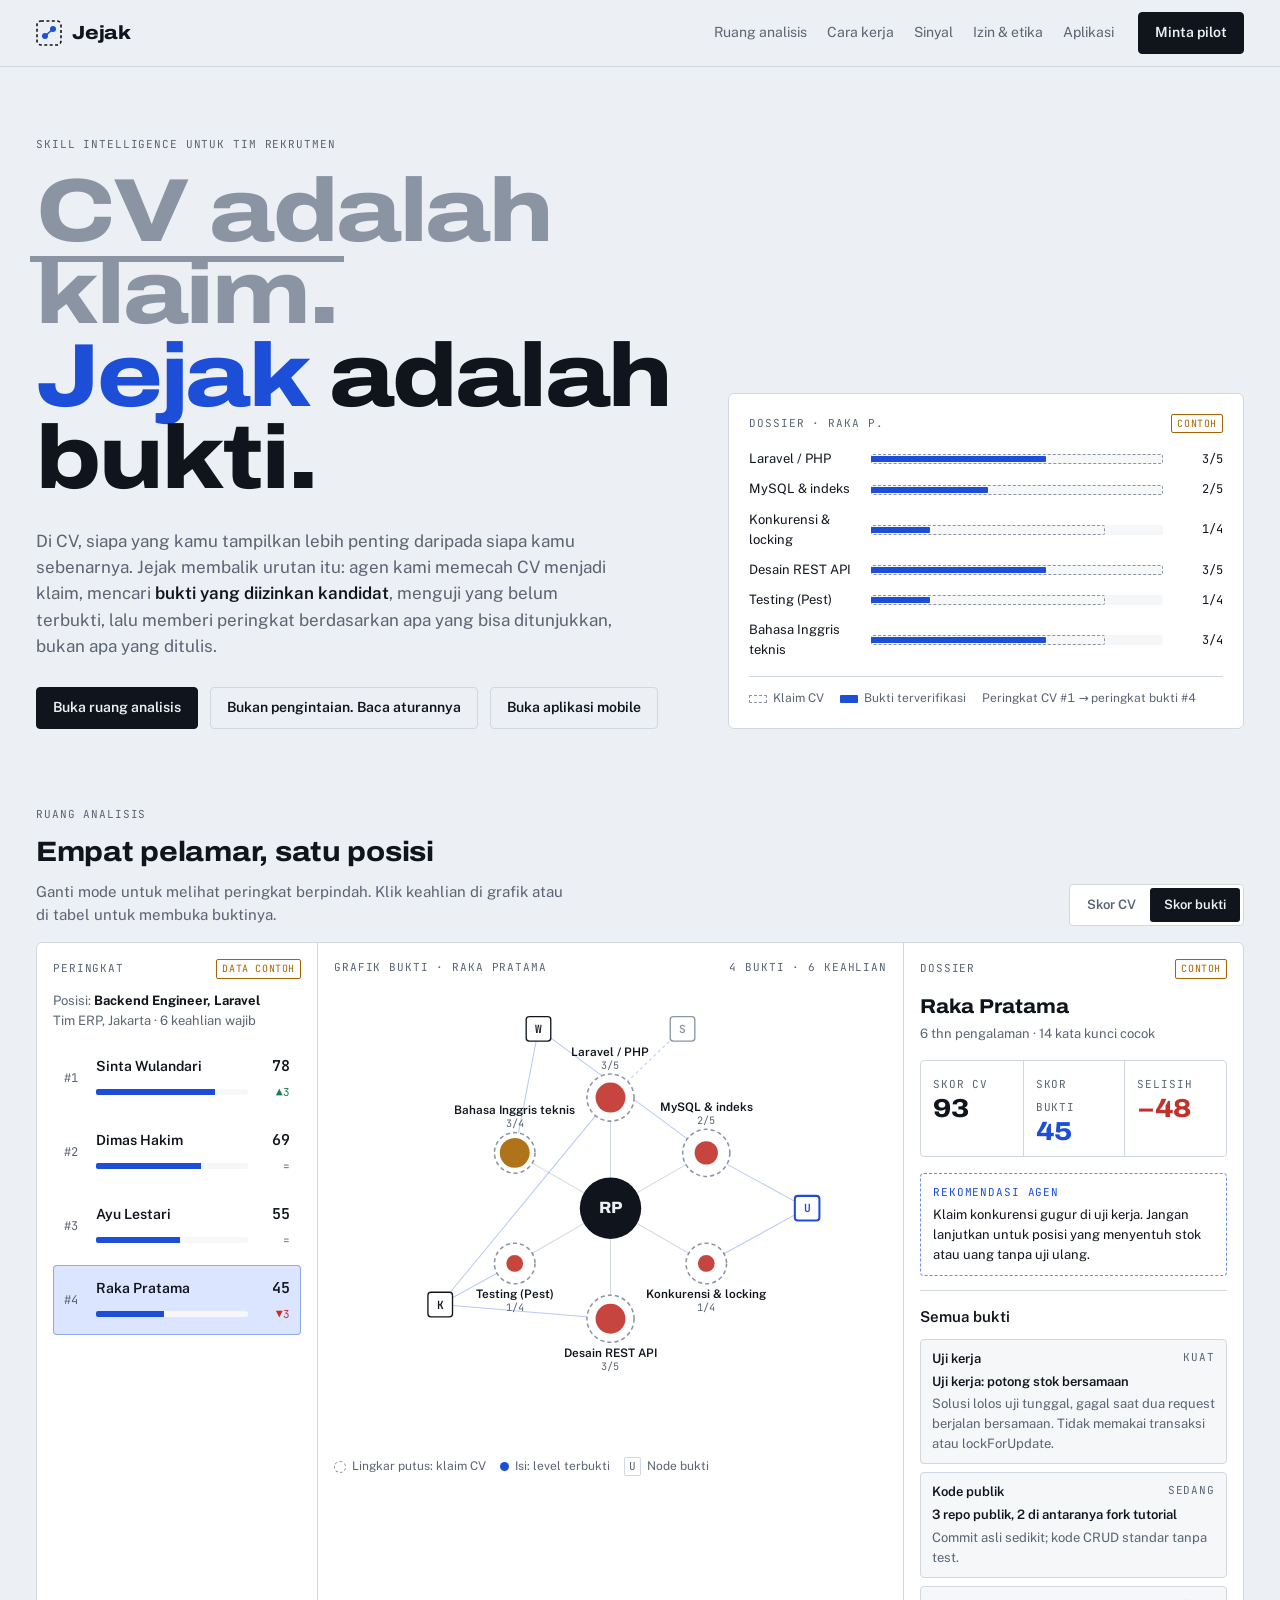
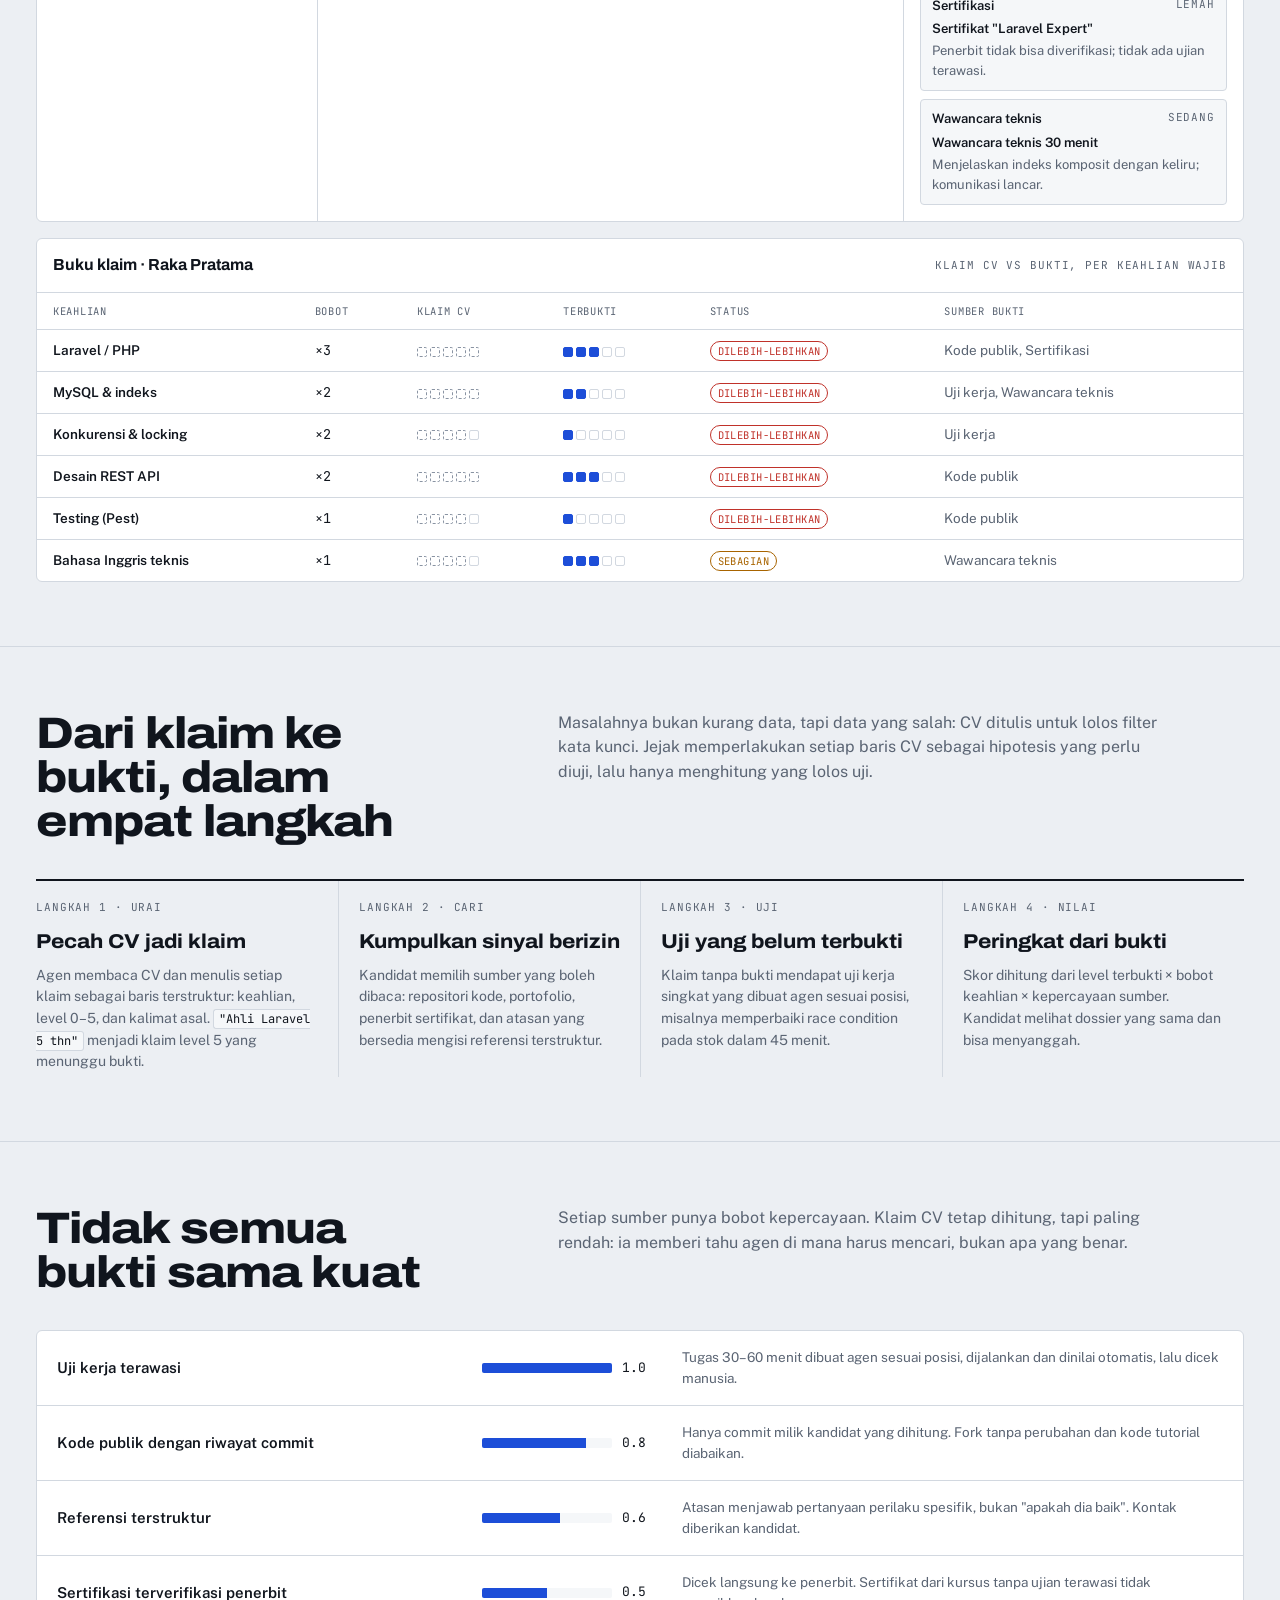
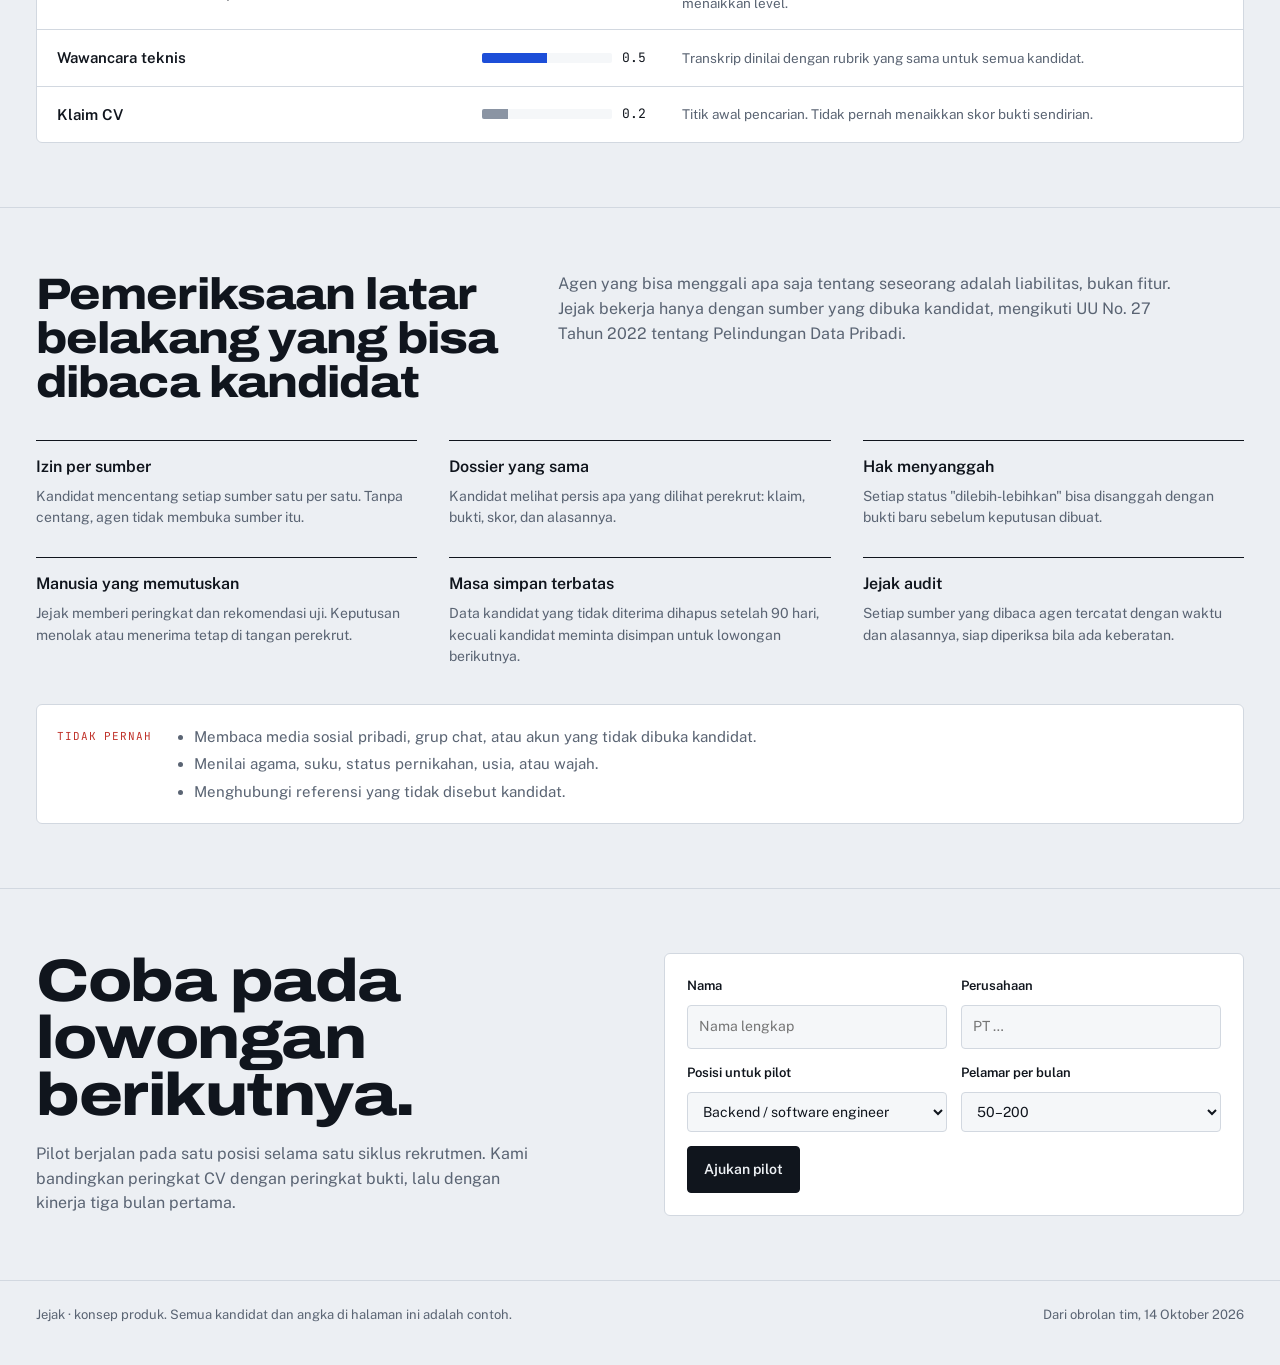
==== commit dce97fb8: "Add Jejak mobile app with login, and send phones to it - app/: installable PWA (manifest, icons, ser" ====
--- a/index.html
+++ b/index.html
@@ -6,6 +6,23 @@
 <meta name="description" content="Jejak: agen memecah CV jadi klaim, mencari bukti yang diizinkan kandidat, dan memberi peringkat berdasarkan bukti.">
 <style>html{color-scheme:light}body{margin:0}img{max-width:100%}[hidden]{display:none!important}</style>
 <title>Jejak Skill Intelligence</title>
+<script>
+/* Phones open the app (login first); desktops stay on this site. ?web=1 keeps the site on a phone. */
+(function () {
+  try {
+    var q = new URLSearchParams(location.search);
+    if (q.get('web') === '1') { localStorage.setItem('jejak.preferWeb', '1'); return; }
+    if (localStorage.getItem('jejak.preferWeb') === '1') return;
+  } catch (e) {}
+  var ua = navigator.userAgent || '';
+  var phoneUA = /Android.+Mobile|iPhone|iPod|Windows Phone|Mobile Safari/i.test(ua);
+  var touchSmall = window.matchMedia('(pointer: coarse)').matches && window.matchMedia('(max-width: 820px)').matches;
+  if (phoneUA || touchSmall) location.replace('app/' + location.hash);
+})();
+</script>
+<link rel="manifest" href="app/manifest.webmanifest">
+<link rel="apple-touch-icon" href="app/icons/apple-touch-icon.png">
+<link rel="icon" href="app/icons/icon-192.png" type="image/png">
 <link rel="preconnect" href="https://fonts.googleapis.com">
 <link rel="preconnect" href="https://fonts.gstatic.com" crossorigin>
 <link rel="stylesheet" href="https://fonts.googleapis.com/css2?family=Archivo:wdth,wght@100..125,400..900&family=Public+Sans:wght@400;500;600&family=JetBrains+Mono:wght@400;600&display=swap">
@@ -267,6 +284,7 @@
       <a href="#cara">Cara kerja</a>
       <a href="#sinyal">Sinyal</a>
       <a href="#izin">Izin &amp; etika</a>
+      <a href="app/">Aplikasi</a>
     </nav>
     <a class="btn" href="#pilot">Minta pilot</a>
   </div>
@@ -282,6 +300,7 @@
         <div class="cta">
           <a class="btn" href="#ruang">Buka ruang analisis</a>
           <a class="btn ghost" href="#izin">Bukan pengintaian. Baca aturannya</a>
+          <a class="btn ghost" href="app/">Buka aplikasi mobile</a>
         </div>
       </div>
       <aside class="flip" aria-label="Contoh perbandingan klaim dan bukti">
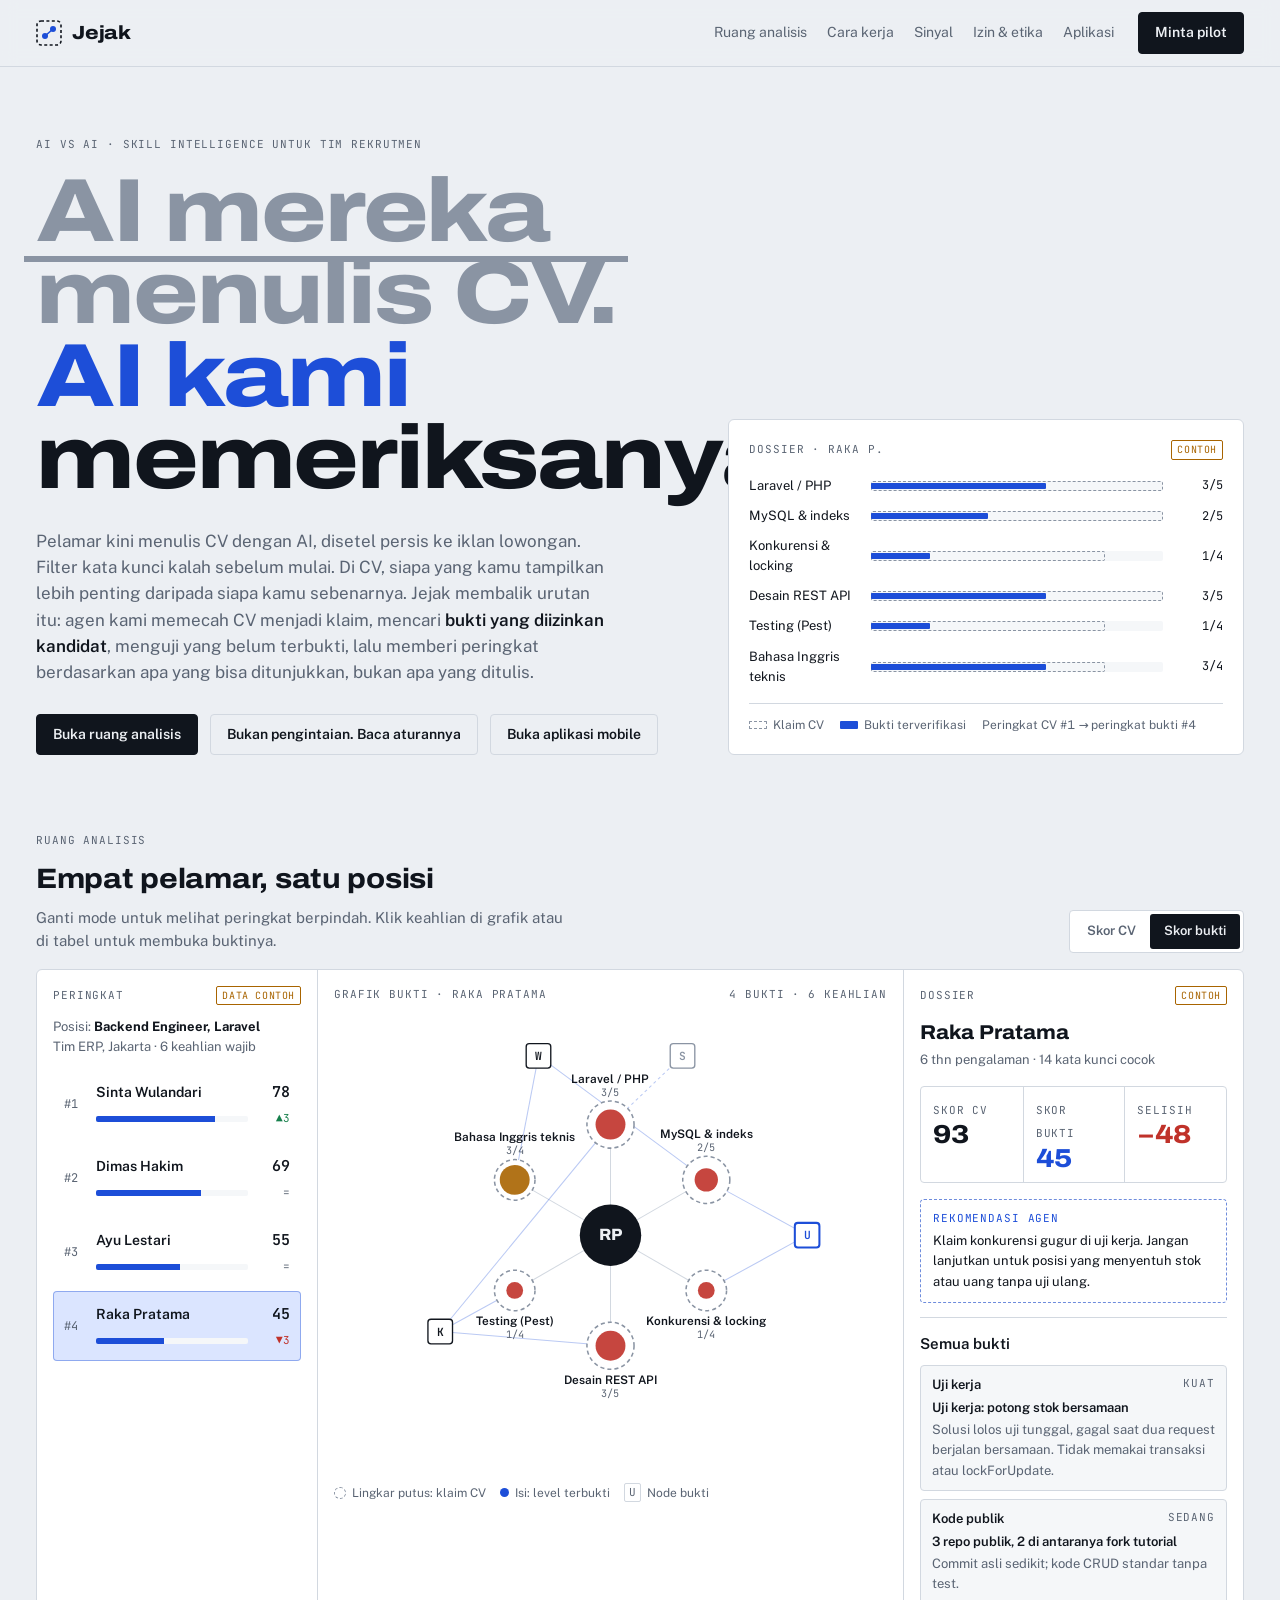
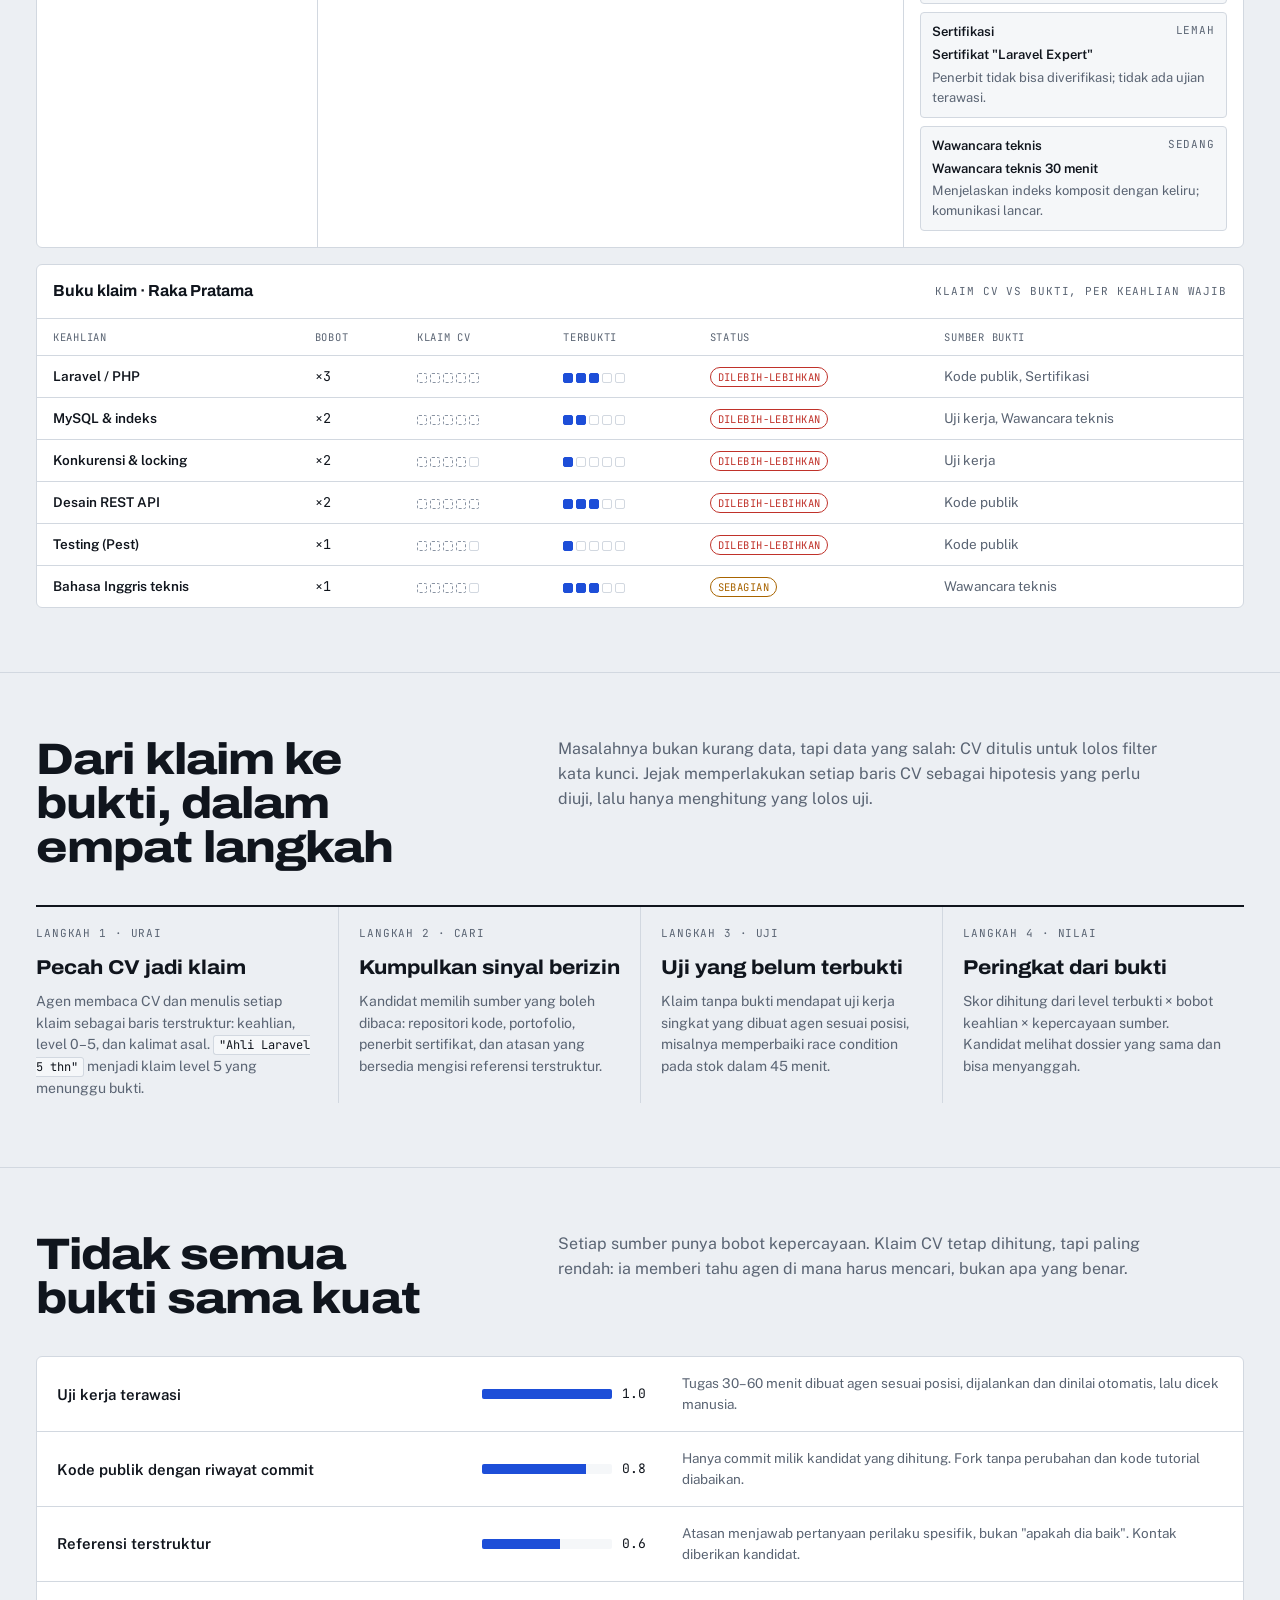
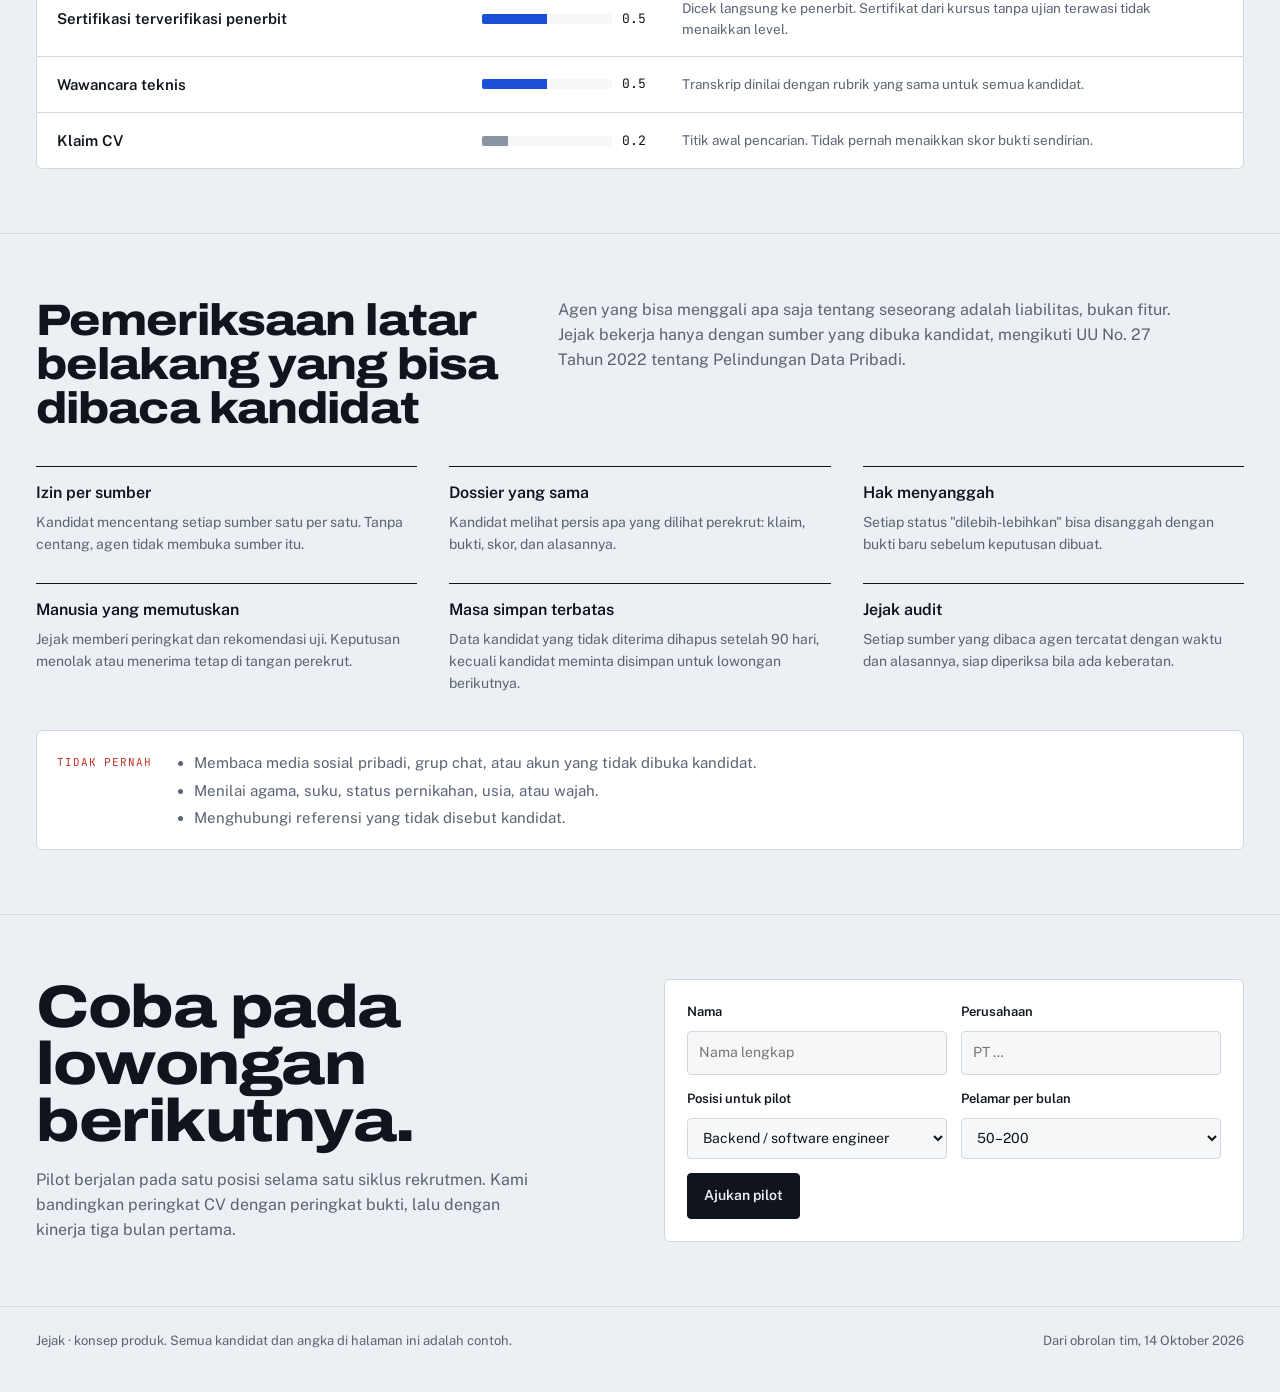
==== commit 54960019: "Rebuild mobile app as AI vs AI with richer features and motion - Brand: AI vs AI (candidate's AI wri" ====
--- a/index.html
+++ b/index.html
@@ -3,7 +3,7 @@
 <head>
 <meta charset="utf-8">
 <meta name="viewport" content="width=device-width, initial-scale=1, viewport-fit=cover">
-<meta name="description" content="Jejak: agen memecah CV jadi klaim, mencari bukti yang diizinkan kandidat, dan memberi peringkat berdasarkan bukti.">
+<meta name="description" content="Jejak, AI vs AI: AI mereka menulis CV, AI kami memeriksanya dengan bukti yang diizinkan kandidat.">
 <style>html{color-scheme:light}body{margin:0}img{max-width:100%}[hidden]{display:none!important}</style>
 <title>Jejak Skill Intelligence</title>
 <script>
@@ -294,9 +294,9 @@
   <section class="hero">
     <div class="wrap">
       <div>
-        <span class="label">Skill intelligence untuk tim rekrutmen</span>
-        <h1 style="margin-top:16px"><span class="strike">CV adalah klaim.</span><br><em>Jejak</em> adalah bukti.</h1>
-        <p class="lede">Di CV, siapa yang kamu tampilkan lebih penting daripada siapa kamu sebenarnya. Jejak membalik urutan itu: agen kami memecah CV menjadi klaim, mencari <b>bukti yang diizinkan kandidat</b>, menguji yang belum terbukti, lalu memberi peringkat berdasarkan apa yang bisa ditunjukkan, bukan apa yang ditulis.</p>
+        <span class="label">AI vs AI · skill intelligence untuk tim rekrutmen</span>
+        <h1 style="margin-top:16px"><span class="strike">AI mereka menulis CV.</span><br><em>AI kami</em> memeriksanya.</h1>
+        <p class="lede">Pelamar kini menulis CV dengan AI, disetel persis ke iklan lowongan. Filter kata kunci kalah sebelum mulai. Di CV, siapa yang kamu tampilkan lebih penting daripada siapa kamu sebenarnya. Jejak membalik urutan itu: agen kami memecah CV menjadi klaim, mencari <b>bukti yang diizinkan kandidat</b>, menguji yang belum terbukti, lalu memberi peringkat berdasarkan apa yang bisa ditunjukkan, bukan apa yang ditulis.</p>
         <div class="cta">
           <a class="btn" href="#ruang">Buka ruang analisis</a>
           <a class="btn ghost" href="#izin">Bukan pengintaian. Baca aturannya</a>
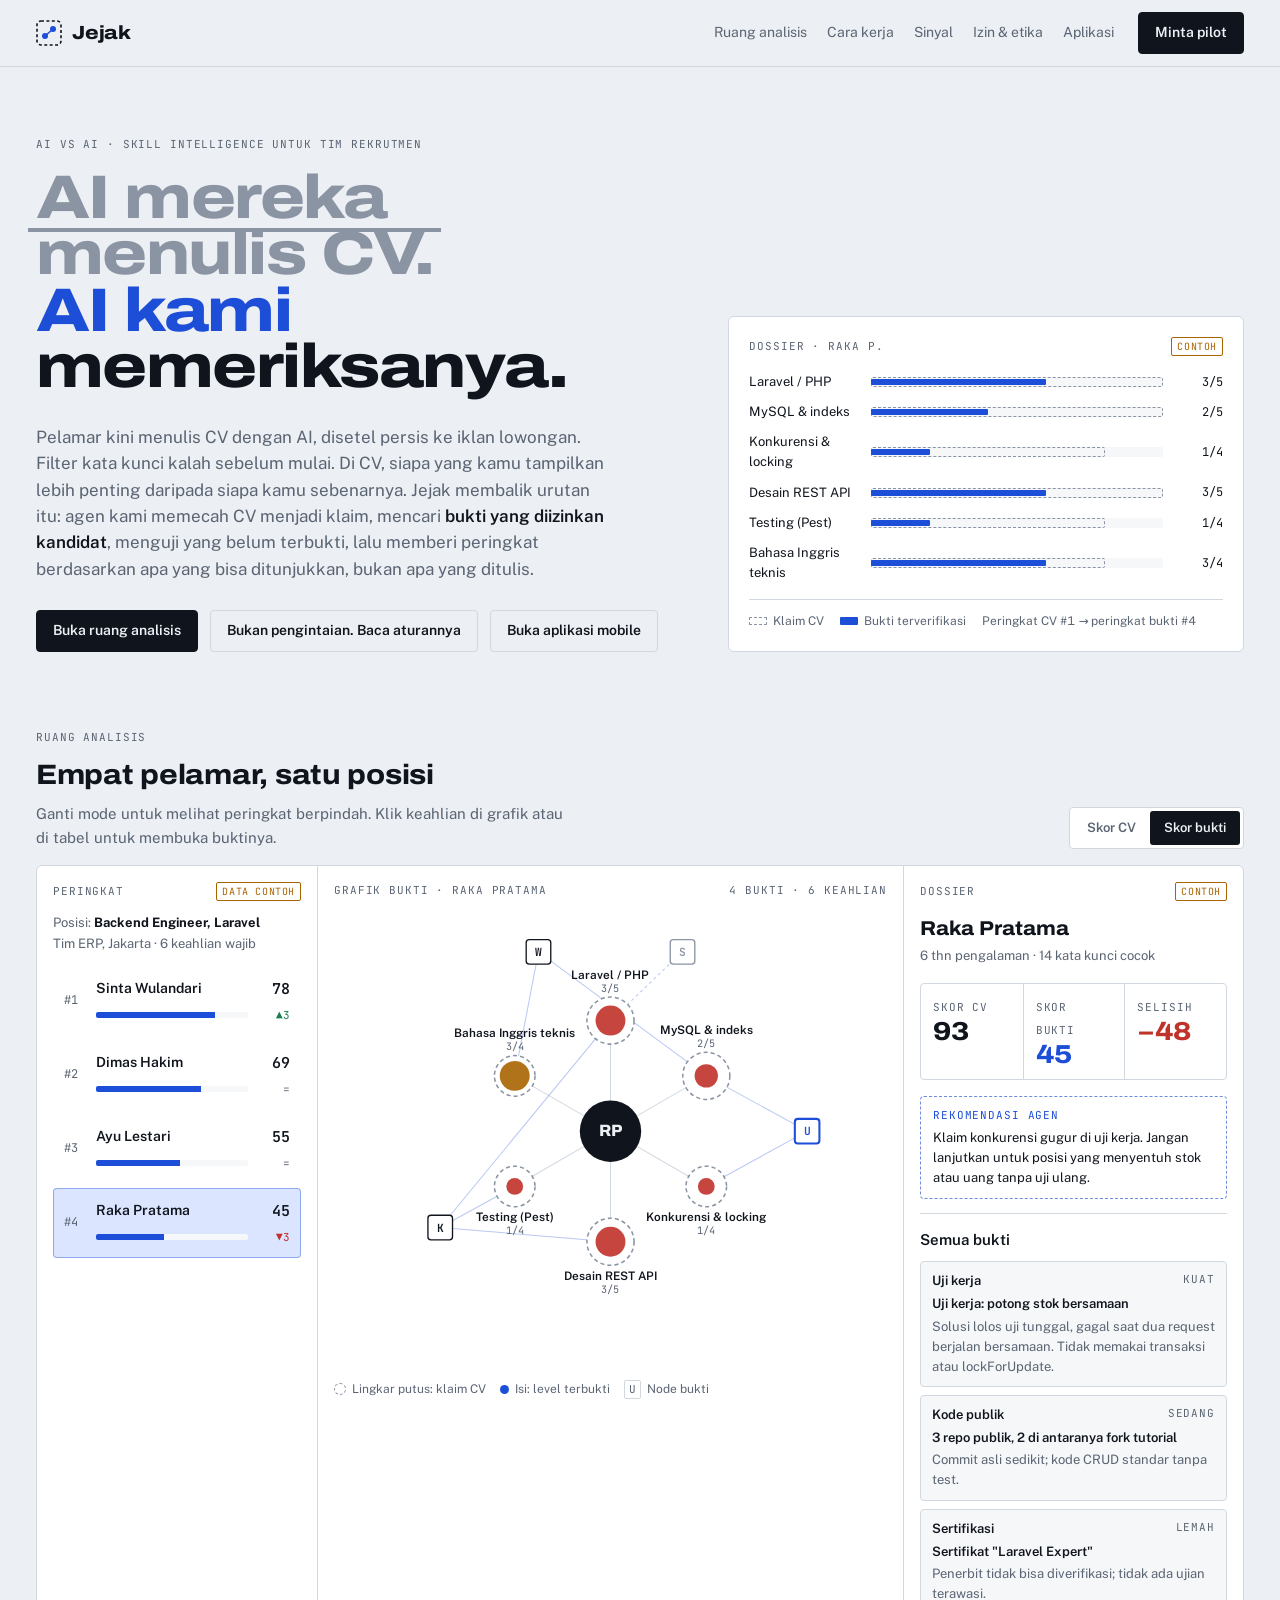
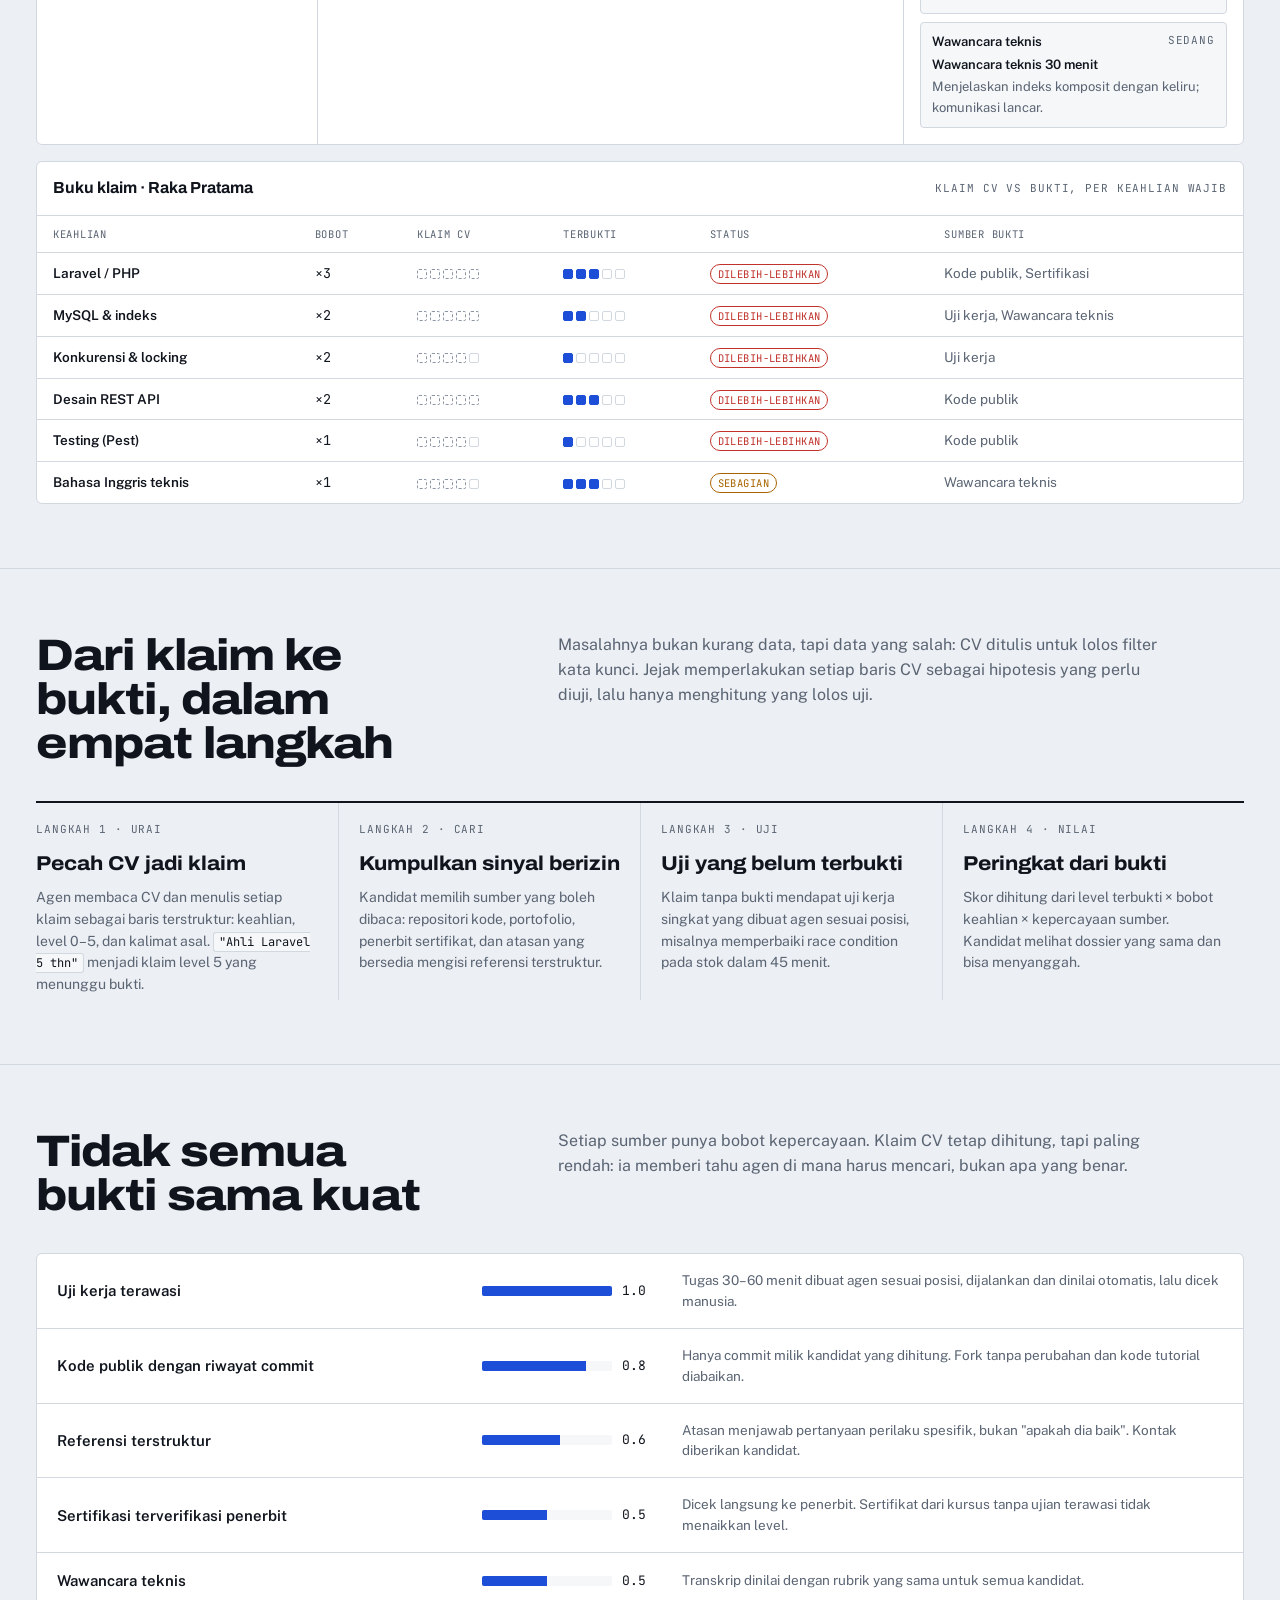
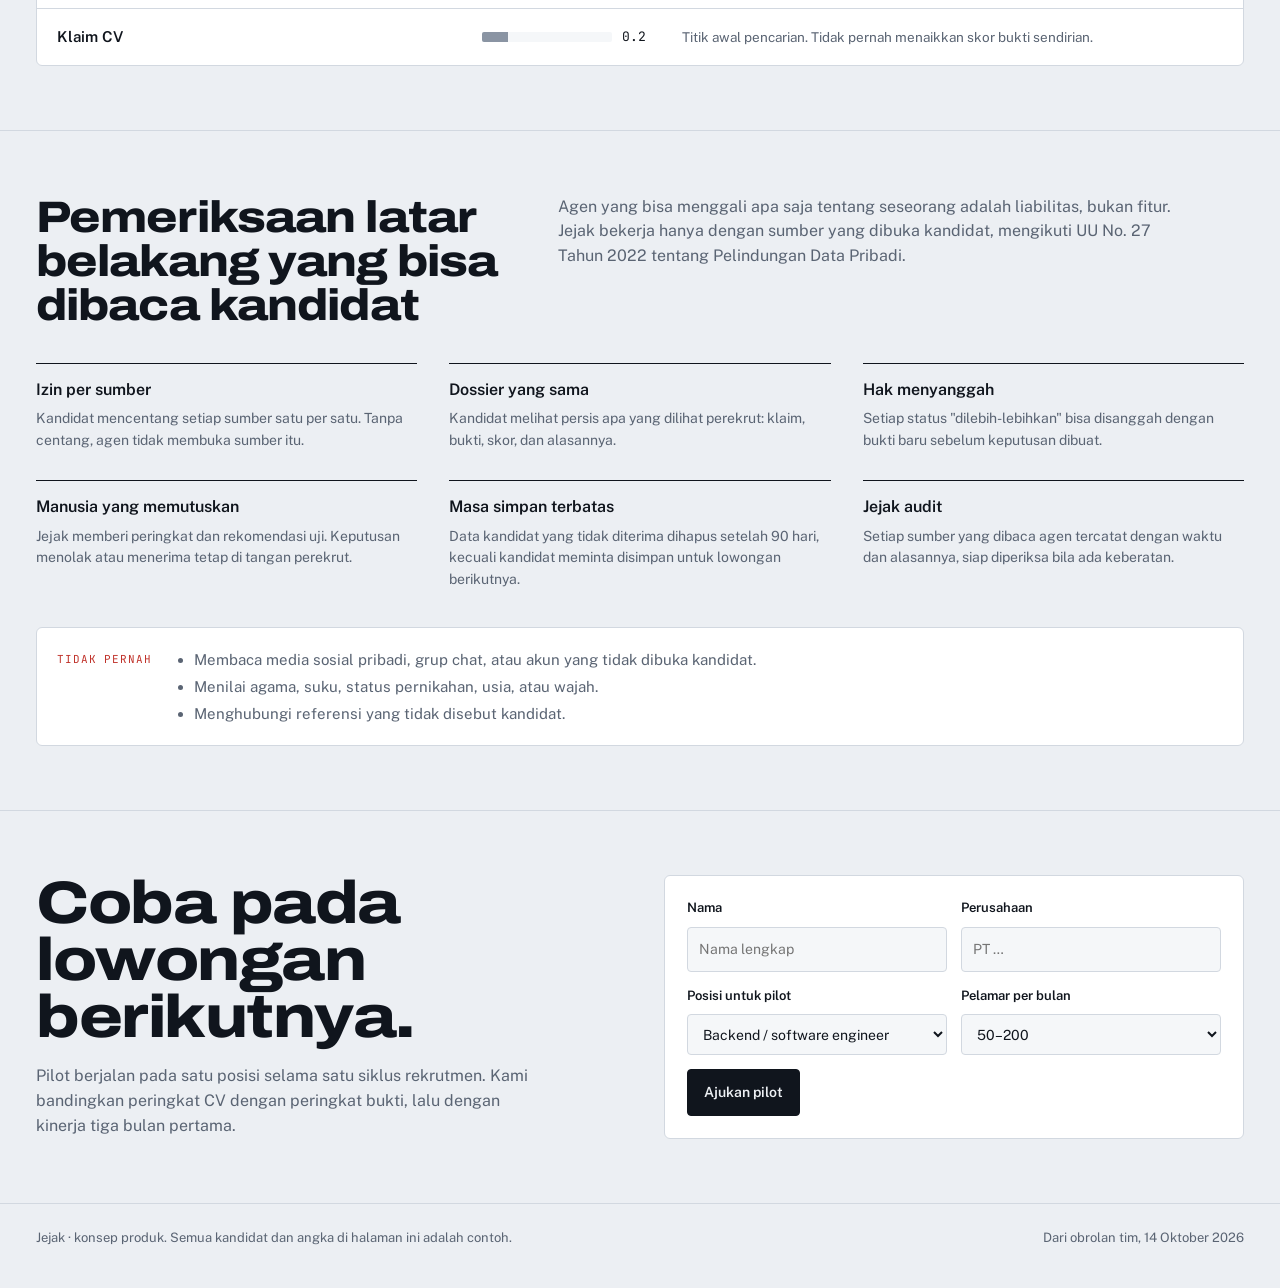
==== commit 67360a68: "Fit hero headline in its column after the AI vs AI rebrand The longer headline ran under the sample " ====
--- a/index.html
+++ b/index.html
@@ -99,7 +99,7 @@
 /* ---------- hero ---------- */
 .hero { padding-block: 64px 48px; }
 .hero .wrap { display: grid; grid-template-columns: minmax(0, 1.25fr) minmax(0, 1fr); gap: 48px; align-items: end; }
-.hero h1 { font-size: clamp(42px, 7vw, 92px); line-height: .92; font-weight: 800; font-stretch: 118%; letter-spacing: -.025em; }
+.hero h1 { font-size: clamp(36px, 4.8vw, 66px); line-height: .92; font-weight: 800; font-stretch: 118%; letter-spacing: -.025em; }
 .hero h1 .strike { color: var(--claim); position: relative; }
 .hero h1 .strike::after { content: ""; position: absolute; left: -2%; right: -2%; top: 52%; height: .07em; background: var(--claim); }
 .hero h1 em { font-style: normal; color: var(--accent); }
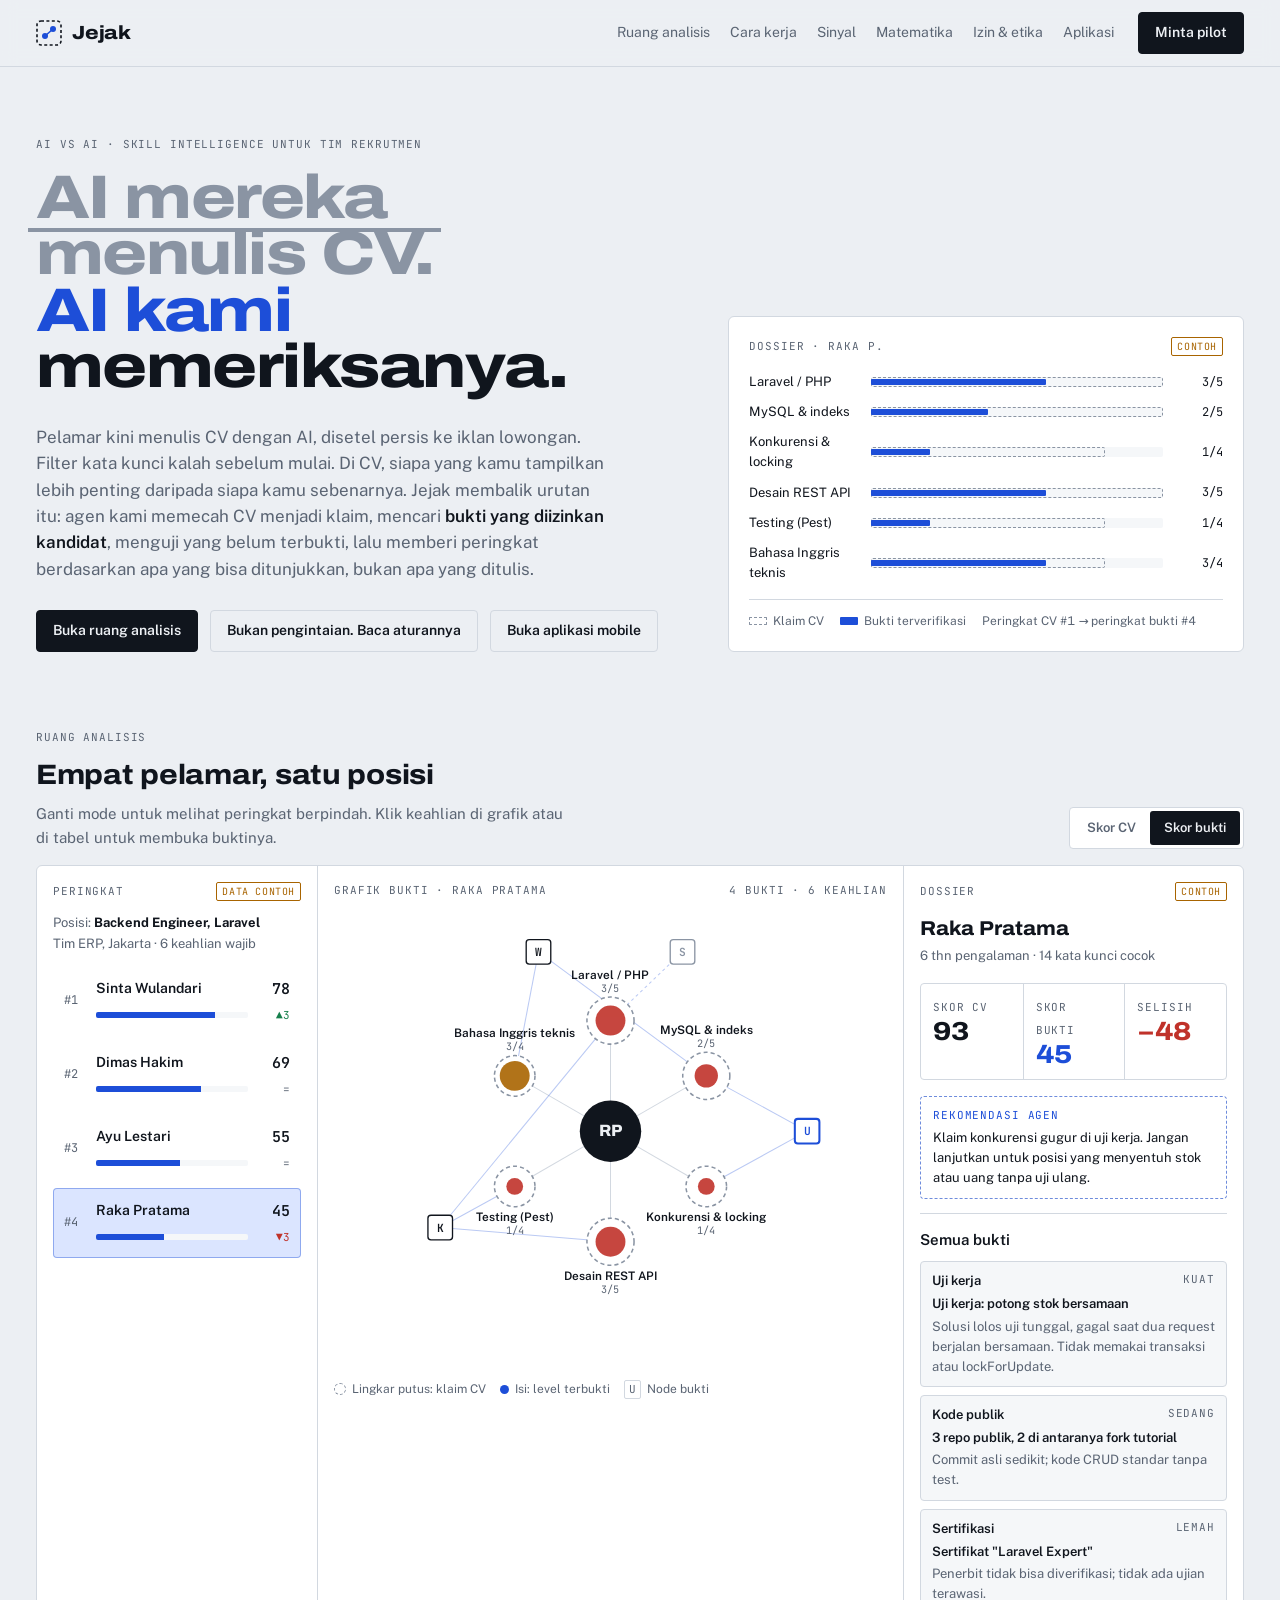
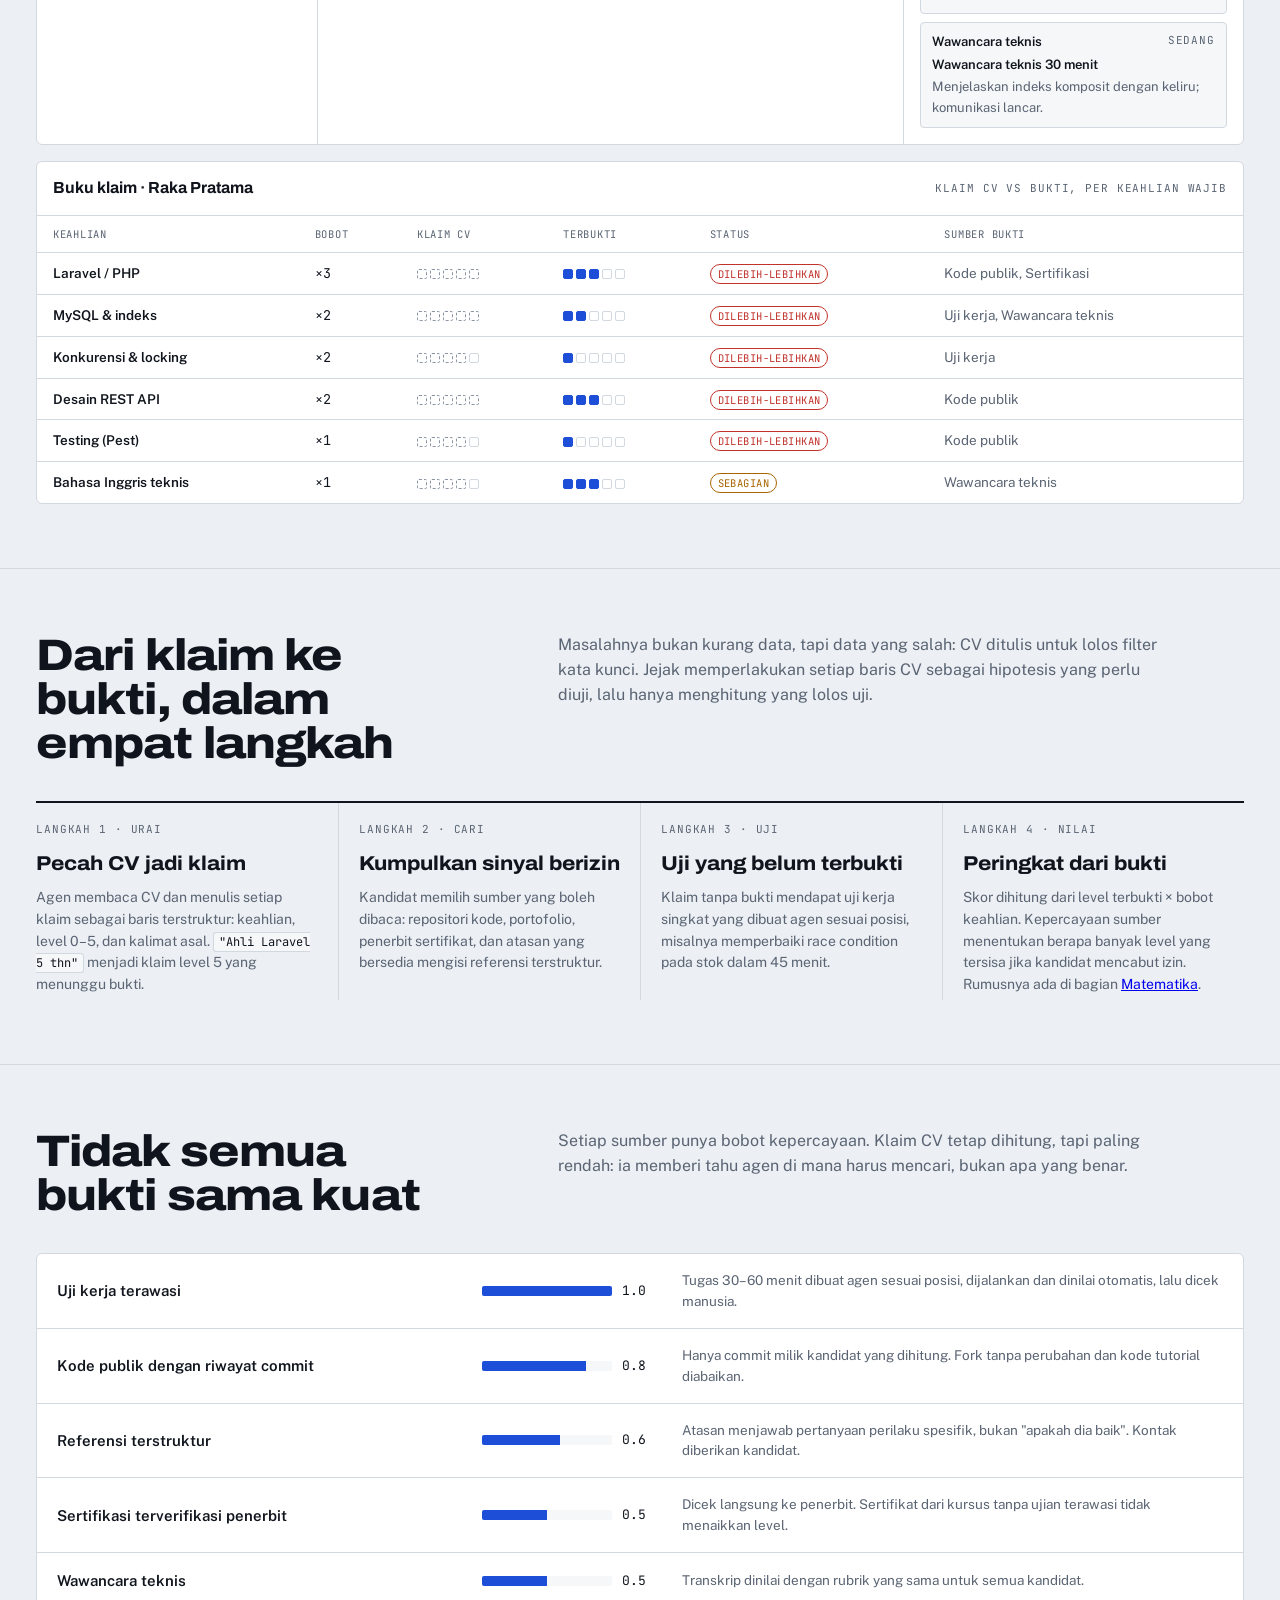
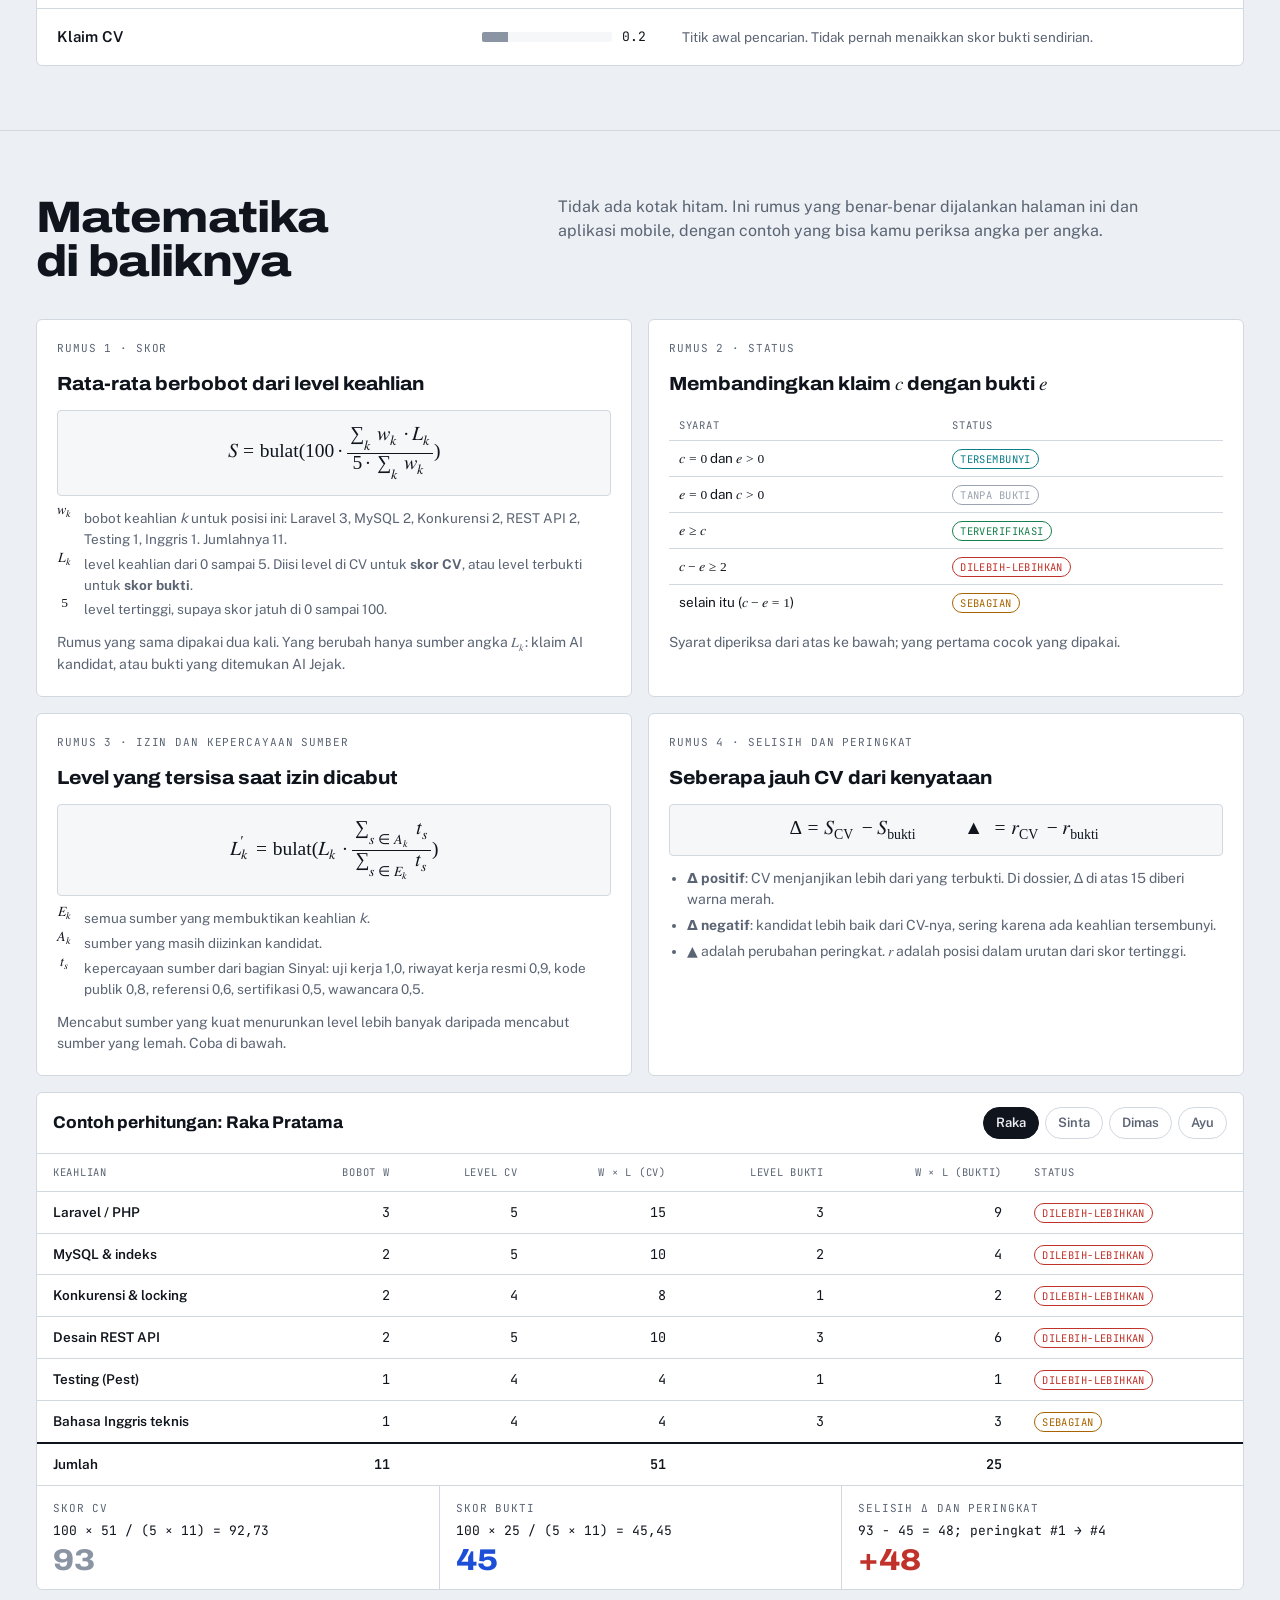
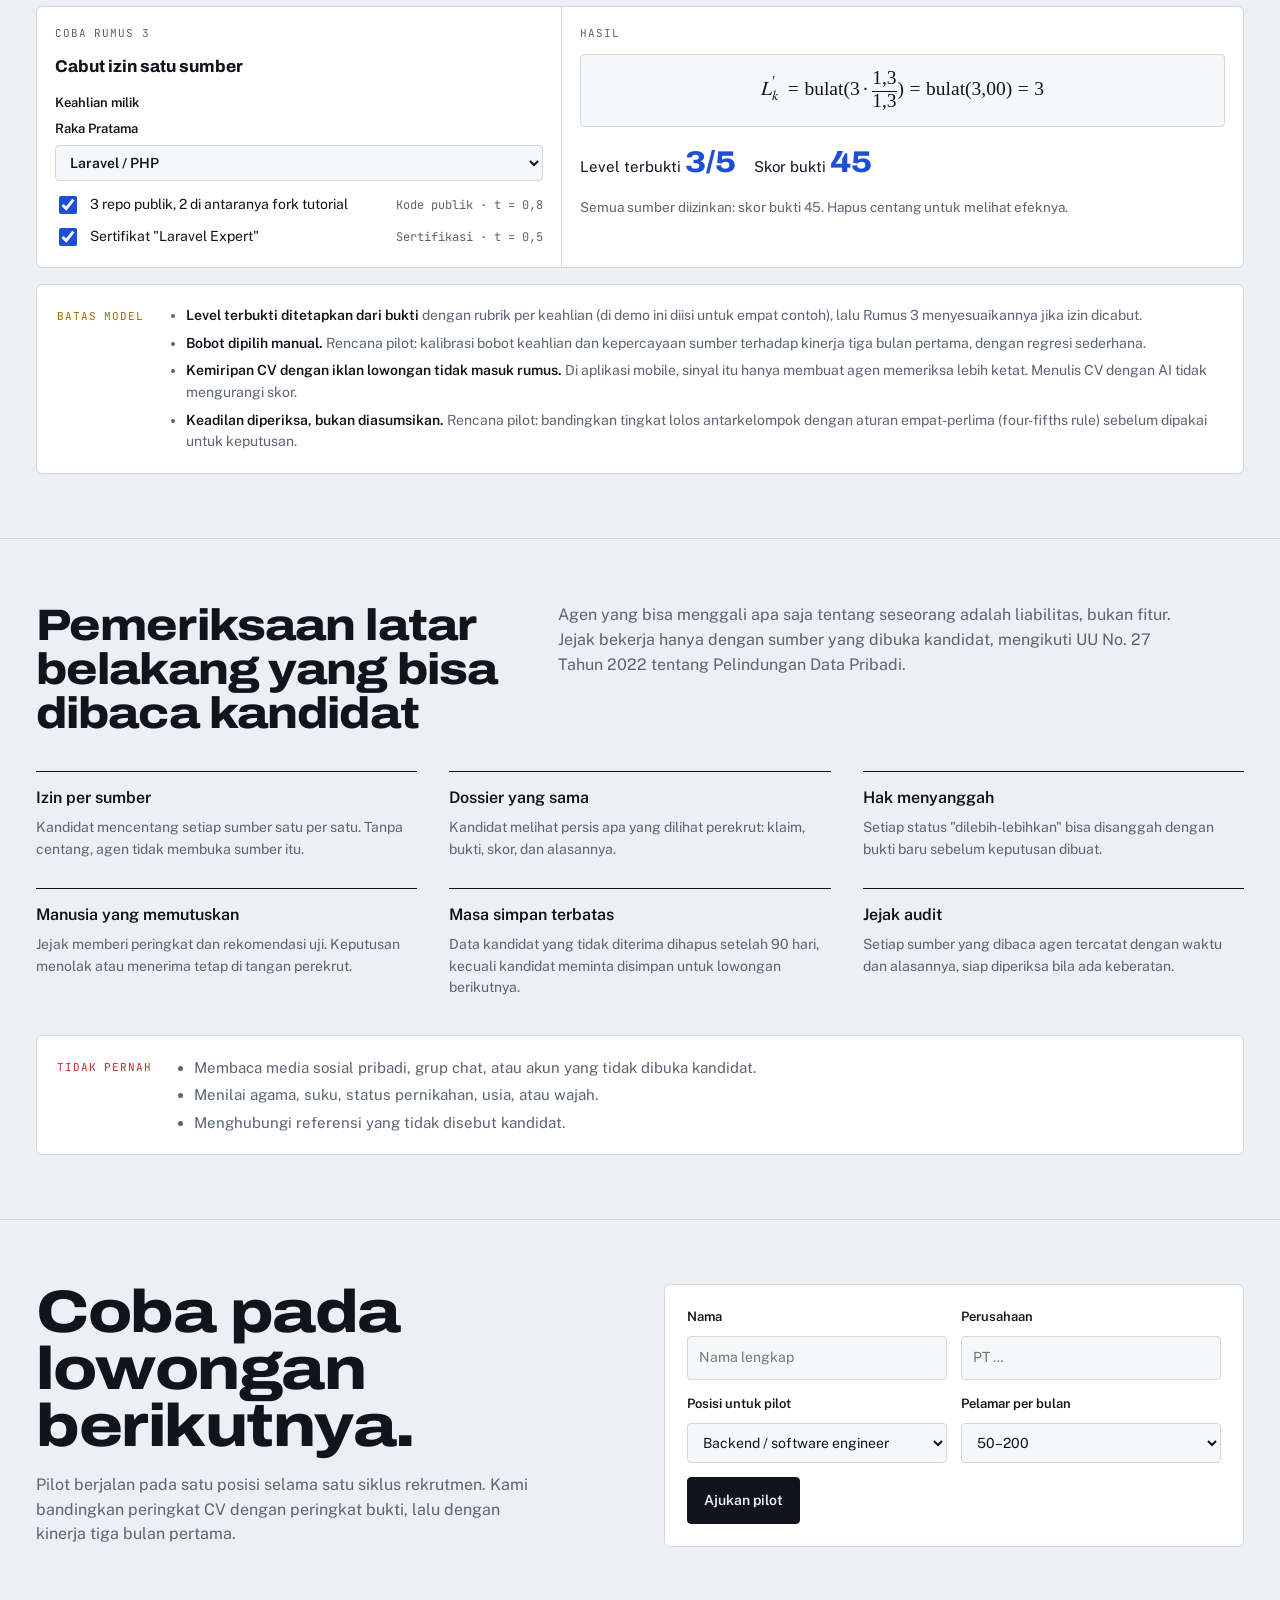
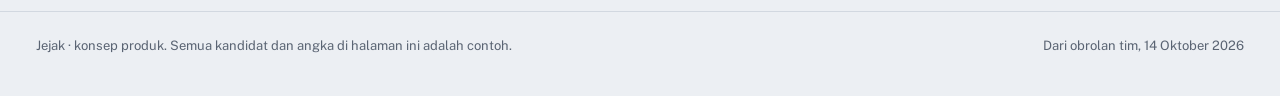
==== commit adee63c5: "Add Matematika section with the scoring formulas and live examples - Four formulas in MathML: weight" ====
--- a/index.html
+++ b/index.html
@@ -266,6 +266,56 @@
 footer.site { border-top: 1px solid var(--line); padding-block: 24px 40px; color: var(--muted); font-size: 13px; }
 footer.site .wrap { display: flex; justify-content: space-between; gap: 16px; flex-wrap: wrap; }
 
+/* ---------- matematika ---------- */
+.mathgrid { display: grid; grid-template-columns: repeat(2, minmax(0, 1fr)); gap: 16px; }
+.mcard { background: var(--surface); border: 1px solid var(--line); border-radius: 6px; padding: 20px; display: grid; gap: 12px; align-content: start; min-width: 0; }
+.mcard h3 { font-size: 19px; font-weight: 750; font-stretch: 108%; }
+.mcard p, .mcard li { color: var(--muted); font-size: 14px; }
+.mcard ul { margin: 0; padding-left: 18px; display: grid; gap: 4px; }
+.formula { background: var(--surface-2); border: 1px solid var(--line); border-radius: 4px; padding: 16px 12px; overflow-x: auto; color: var(--ink); }
+.formula math { font-size: 1.3em; color: var(--ink); }
+.vars { display: grid; grid-template-columns: auto 1fr; gap: 4px 12px; font-size: 13.5px; color: var(--muted); }
+.vars math { color: var(--ink); }
+.rules-t { width: 100%; min-width: 0; font-size: 13.5px; }
+.rules-t td, .rules-t th { padding: 7px 10px; }
+.worked { margin-top: 16px; background: var(--surface); border: 1px solid var(--line); border-radius: 6px; }
+.worked > header { display: flex; justify-content: space-between; align-items: center; gap: 12px; flex-wrap: wrap; padding: 14px 16px; border-bottom: 1px solid var(--line); }
+.worked h3 { font-size: 17px; font-weight: 750; }
+.chipset { display: flex; gap: 6px; flex-wrap: wrap; }
+.chipset button { border: 1px solid var(--line); background: var(--surface); border-radius: 999px; padding: 5px 12px; font-size: 13px; font-weight: 600; color: var(--muted); cursor: pointer; }
+.chipset button[aria-pressed="true"] { background: var(--ink); color: var(--bg); border-color: var(--ink); }
+.worked table td.num, .worked table th.num { text-align: right; font-family: var(--mono); font-variant-numeric: tabular-nums; }
+.worked tfoot td { font-weight: 600; border-top: 2px solid var(--ink); border-bottom: 0; }
+.worked tbody tr { cursor: default; }
+.calc { display: grid; grid-template-columns: repeat(3, minmax(0, 1fr)); border-top: 1px solid var(--line); }
+.calc > div { padding: 14px 16px; display: grid; gap: 4px; min-width: 0; }
+.calc > div + div { border-left: 1px solid var(--line); }
+.calc code { font-family: var(--mono); font-size: 13px; color: var(--ink); overflow-wrap: anywhere; }
+.calc b { font-family: var(--display); font-size: 30px; font-weight: 800; font-stretch: 112%; line-height: 1; font-variant-numeric: tabular-nums; }
+.calc .cv b { color: var(--claim); } .calc .ev b { color: var(--accent); }
+.consent { margin-top: 16px; display: grid; grid-template-columns: minmax(0, 1fr) minmax(0, 1.3fr); gap: 0; background: var(--surface); border: 1px solid var(--line); border-radius: 6px; }
+.consent > div { padding: 18px; display: grid; gap: 12px; align-content: start; min-width: 0; }
+.consent > div + div { border-left: 1px solid var(--line); }
+.consent h3 { font-size: 17px; font-weight: 750; }
+.consent select { font: inherit; font-size: 14px; color: var(--ink); background: var(--surface-2); border: 1px solid var(--line); border-radius: 4px; padding: 8px 10px; width: 100%; }
+.srcs { display: grid; gap: 8px; }
+.srcs label { display: flex; align-items: center; gap: 10px; font-size: 14px; font-weight: 400; color: var(--ink); cursor: pointer; }
+.srcs label span:last-child { margin-left: auto; font-family: var(--mono); font-size: 12px; color: var(--muted); white-space: nowrap; }
+.srcs input { width: 18px; height: 18px; accent-color: var(--accent); }
+.result-line { display: flex; gap: 18px; flex-wrap: wrap; align-items: baseline; }
+.result-line b { font-family: var(--display); font-size: 30px; font-weight: 800; font-stretch: 112%; color: var(--accent); font-variant-numeric: tabular-nums; }
+.limits { margin-top: 16px; display: grid; grid-template-columns: auto minmax(0, 1fr); gap: 12px 24px; background: var(--surface); border: 1px solid var(--line); border-radius: 6px; padding: 20px; }
+.limits .label { color: var(--partial); padding-top: 3px; }
+.limits ul { margin: 0; padding-left: 18px; color: var(--muted); display: grid; gap: 6px; font-size: 14px; }
+.limits b { color: var(--ink); font-weight: 600; }
+@media (max-width: 860px) {
+  .mathgrid, .consent { grid-template-columns: minmax(0, 1fr); }
+  .consent > div + div { border-left: 0; border-top: 1px solid var(--line); }
+  .calc { grid-template-columns: minmax(0, 1fr); }
+  .calc > div + div { border-left: 0; border-top: 1px solid var(--line); }
+  .limits { grid-template-columns: minmax(0, 1fr); }
+}
+
 @media (prefers-reduced-motion: reduce) {
   .cand, .cand .bar i, .graph .edge, .graph .sk, .graph .ev { transition: none; }
 }
@@ -283,6 +333,7 @@
       <a href="#ruang">Ruang analisis</a>
       <a href="#cara">Cara kerja</a>
       <a href="#sinyal">Sinyal</a>
+      <a href="#matematika">Matematika</a>
       <a href="#izin">Izin &amp; etika</a>
       <a href="app/">Aplikasi</a>
     </nav>
@@ -369,7 +420,7 @@
         <div class="step"><span class="label">Langkah 1 · Urai</span><h3>Pecah CV jadi klaim</h3><p>Agen membaca CV dan menulis setiap klaim sebagai baris terstruktur: keahlian, level 0–5, dan kalimat asal. <code>"Ahli Laravel 5 thn"</code> menjadi klaim level 5 yang menunggu bukti.</p></div>
         <div class="step"><span class="label">Langkah 2 · Cari</span><h3>Kumpulkan sinyal berizin</h3><p>Kandidat memilih sumber yang boleh dibaca: repositori kode, portofolio, penerbit sertifikat, dan atasan yang bersedia mengisi referensi terstruktur.</p></div>
         <div class="step"><span class="label">Langkah 3 · Uji</span><h3>Uji yang belum terbukti</h3><p>Klaim tanpa bukti mendapat uji kerja singkat yang dibuat agen sesuai posisi, misalnya memperbaiki race condition pada stok dalam 45 menit.</p></div>
-        <div class="step"><span class="label">Langkah 4 · Nilai</span><h3>Peringkat dari bukti</h3><p>Skor dihitung dari level terbukti × bobot keahlian × kepercayaan sumber. Kandidat melihat dossier yang sama dan bisa menyanggah.</p></div>
+        <div class="step"><span class="label">Langkah 4 · Nilai</span><h3>Peringkat dari bukti</h3><p>Skor dihitung dari level terbukti × bobot keahlian. Kepercayaan sumber menentukan berapa banyak level yang tersisa jika kandidat mencabut izin. Rumusnya ada di bagian <a href="#matematika">Matematika</a>.</p></div>
       </div>
     </div>
   </section>
@@ -381,6 +432,113 @@
         <p>Setiap sumber punya bobot kepercayaan. Klaim CV tetap dihitung, tapi paling rendah: ia memberi tahu agen di mana harus mencari, bukan apa yang benar.</p>
       </div>
       <div class="signals" id="signals"></div>
+    </div>
+  </section>
+
+  <section class="block" id="matematika">
+    <div class="wrap">
+      <div class="block-head">
+        <h2>Matematika di baliknya</h2>
+        <p>Tidak ada kotak hitam. Ini rumus yang benar-benar dijalankan halaman ini dan aplikasi mobile, dengan contoh yang bisa kamu periksa angka per angka.</p>
+      </div>
+
+      <div class="mathgrid">
+        <div class="mcard">
+          <span class="label">Rumus 1 · Skor</span>
+          <h3>Rata-rata berbobot dari level keahlian</h3>
+          <div class="formula">
+            <math display="block"><mi>S</mi><mo>=</mo><mtext>bulat</mtext><mo>(</mo><mn>100</mn><mo>·</mo><mfrac><mrow><munder><mo>∑</mo><mi>k</mi></munder><msub><mi>w</mi><mi>k</mi></msub><mo>·</mo><msub><mi>L</mi><mi>k</mi></msub></mrow><mrow><mn>5</mn><mo>·</mo><munder><mo>∑</mo><mi>k</mi></munder><msub><mi>w</mi><mi>k</mi></msub></mrow></mfrac><mo>)</mo></math>
+          </div>
+          <div class="vars">
+            <math><msub><mi>w</mi><mi>k</mi></msub></math><span>bobot keahlian <i>k</i> untuk posisi ini: Laravel 3, MySQL 2, Konkurensi 2, REST API 2, Testing 1, Inggris 1. Jumlahnya 11.</span>
+            <math><msub><mi>L</mi><mi>k</mi></msub></math><span>level keahlian dari 0 sampai 5. Diisi level di CV untuk <b>skor CV</b>, atau level terbukti untuk <b>skor bukti</b>.</span>
+            <math><mn>5</mn></math><span>level tertinggi, supaya skor jatuh di 0 sampai 100.</span>
+          </div>
+          <p>Rumus yang sama dipakai dua kali. Yang berubah hanya sumber angka <math><msub><mi>L</mi><mi>k</mi></msub></math>: klaim AI kandidat, atau bukti yang ditemukan AI Jejak.</p>
+        </div>
+
+        <div class="mcard">
+          <span class="label">Rumus 2 · Status</span>
+          <h3>Membandingkan klaim <math><mi>c</mi></math> dengan bukti <math><mi>e</mi></math></h3>
+          <div class="scroll"><table class="rules-t">
+            <thead><tr><th>Syarat</th><th>Status</th></tr></thead>
+            <tbody>
+              <tr><td><math><mi>c</mi><mo>=</mo><mn>0</mn></math> dan <math><mi>e</mi><mo>&gt;</mo><mn>0</mn></math></td><td><span class="pill st-hidden">Tersembunyi</span></td></tr>
+              <tr><td><math><mi>e</mi><mo>=</mo><mn>0</mn></math> dan <math><mi>c</mi><mo>&gt;</mo><mn>0</mn></math></td><td><span class="pill st-none">Tanpa bukti</span></td></tr>
+              <tr><td><math><mi>e</mi><mo>≥</mo><mi>c</mi></math></td><td><span class="pill st-ok">Terverifikasi</span></td></tr>
+              <tr><td><math><mi>c</mi><mo>−</mo><mi>e</mi><mo>≥</mo><mn>2</mn></math></td><td><span class="pill st-over">Dilebih-lebihkan</span></td></tr>
+              <tr><td>selain itu (<math><mi>c</mi><mo>−</mo><mi>e</mi><mo>=</mo><mn>1</mn></math>)</td><td><span class="pill st-partial">Sebagian</span></td></tr>
+            </tbody>
+          </table></div>
+          <p>Syarat diperiksa dari atas ke bawah; yang pertama cocok yang dipakai.</p>
+        </div>
+
+        <div class="mcard">
+          <span class="label">Rumus 3 · Izin dan kepercayaan sumber</span>
+          <h3>Level yang tersisa saat izin dicabut</h3>
+          <div class="formula">
+            <math display="block"><msubsup><mi>L</mi><mi>k</mi><mo>′</mo></msubsup><mo>=</mo><mtext>bulat</mtext><mo>(</mo><msub><mi>L</mi><mi>k</mi></msub><mo>·</mo><mfrac><mrow><munder><mo>∑</mo><mrow><mi>s</mi><mo>∈</mo><msub><mi>A</mi><mi>k</mi></msub></mrow></munder><msub><mi>t</mi><mi>s</mi></msub></mrow><mrow><munder><mo>∑</mo><mrow><mi>s</mi><mo>∈</mo><msub><mi>E</mi><mi>k</mi></msub></mrow></munder><msub><mi>t</mi><mi>s</mi></msub></mrow></mfrac><mo>)</mo></math>
+          </div>
+          <div class="vars">
+            <math><msub><mi>E</mi><mi>k</mi></msub></math><span>semua sumber yang membuktikan keahlian <i>k</i>.</span>
+            <math><msub><mi>A</mi><mi>k</mi></msub></math><span>sumber yang masih diizinkan kandidat.</span>
+            <math><msub><mi>t</mi><mi>s</mi></msub></math><span>kepercayaan sumber dari bagian Sinyal: uji kerja 1,0, riwayat kerja resmi 0,9, kode publik 0,8, referensi 0,6, sertifikasi 0,5, wawancara 0,5.</span>
+          </div>
+          <p>Mencabut sumber yang kuat menurunkan level lebih banyak daripada mencabut sumber yang lemah. Coba di bawah.</p>
+        </div>
+
+        <div class="mcard">
+          <span class="label">Rumus 4 · Selisih dan peringkat</span>
+          <h3>Seberapa jauh CV dari kenyataan</h3>
+          <div class="formula">
+            <math display="block"><mi mathvariant="normal">Δ</mi><mo>=</mo><msub><mi>S</mi><mtext>CV</mtext></msub><mo>−</mo><msub><mi>S</mi><mtext>bukti</mtext></msub><mspace width="2em"/><mo>▲</mo><mo>=</mo><msub><mi>r</mi><mtext>CV</mtext></msub><mo>−</mo><msub><mi>r</mi><mtext>bukti</mtext></msub></math>
+          </div>
+          <ul>
+            <li><b>Δ positif</b>: CV menjanjikan lebih dari yang terbukti. Di dossier, Δ di atas 15 diberi warna merah.</li>
+            <li><b>Δ negatif</b>: kandidat lebih baik dari CV-nya, sering karena ada keahlian tersembunyi.</li>
+            <li><b>▲</b> adalah perubahan peringkat. <math><mi>r</mi></math> adalah posisi dalam urutan dari skor tertinggi.</li>
+          </ul>
+        </div>
+      </div>
+
+      <div class="worked">
+        <header><h3>Contoh perhitungan: <span id="mwName"></span></h3><div class="chipset" id="mwChips" role="group" aria-label="Pilih kandidat"></div></header>
+        <div class="scroll">
+          <table>
+            <thead><tr><th>Keahlian</th><th class="num">Bobot w</th><th class="num">Level CV</th><th class="num">w × L (CV)</th><th class="num">Level bukti</th><th class="num">w × L (bukti)</th><th>Status</th></tr></thead>
+            <tbody id="mwBody"></tbody>
+            <tfoot id="mwFoot"></tfoot>
+          </table>
+        </div>
+        <div class="calc" id="mwCalc"></div>
+      </div>
+
+      <div class="consent">
+        <div>
+          <span class="label">Coba Rumus 3</span>
+          <h3>Cabut izin satu sumber</h3>
+          <label for="mcSkill" style="display:grid;gap:6px;font-size:13px;font-weight:600">Keahlian milik <span id="mcName"></span>
+            <select id="mcSkill"></select>
+          </label>
+          <div class="srcs" id="mcSrcs"></div>
+        </div>
+        <div>
+          <span class="label">Hasil</span>
+          <div class="formula" id="mcFormula"></div>
+          <div class="result-line"><span>Level terbukti <b id="mcLevel"></b></span><span>Skor bukti <b id="mcScore"></b></span></div>
+          <p class="hint" id="mcNote" style="color:var(--muted);font-size:13.5px"></p>
+        </div>
+      </div>
+
+      <div class="limits">
+        <span class="label">Batas model</span>
+        <ul>
+          <li><b>Level terbukti ditetapkan dari bukti</b> dengan rubrik per keahlian (di demo ini diisi untuk empat contoh), lalu Rumus 3 menyesuaikannya jika izin dicabut.</li>
+          <li><b>Bobot dipilih manual.</b> Rencana pilot: kalibrasi bobot keahlian dan kepercayaan sumber terhadap kinerja tiga bulan pertama, dengan regresi sederhana.</li>
+          <li><b>Kemiripan CV dengan iklan lowongan tidak masuk rumus.</b> Di aplikasi mobile, sinyal itu hanya membuat agen memeriksa lebih ketat. Menulis CV dengan AI tidak mengurangi skor.</li>
+          <li><b>Keadilan diperiksa, bukan diasumsikan.</b> Rencana pilot: bandingkan tingkat lolos antarkelompok dengan aturan empat-perlima (four-fifths rule) sebelum dipakai untuk keputusan.</li>
+        </ul>
+      </div>
     </div>
   </section>
 
@@ -748,6 +906,69 @@
       <div class="w"><span class="bar"><i style="width:${w * 100}%"></i></span><span class="num">${w.toFixed(1)}</span></div>
       <p>${d}</p></div>`).join('');
 
+  /* matematika */
+  const TRUST = { U: 1.0, G: 0.9, K: 0.8, R: 0.6, S: 0.5, W: 0.5 };
+  const fmt = (x, d = 1) => x.toLocaleString('id-ID', { minimumFractionDigits: d, maximumFractionDigits: d });
+  const mstate = { cand: 'raka', skill: null, off: new Set() };
+  function renderWorked() {
+    const c = CANDS.find(x => x.id === mstate.cand);
+    $('mwName').textContent = c.name;
+    $('mwChips').innerHTML = CANDS.map(x => `<button type="button" data-id="${x.id}" aria-pressed="${x.id === c.id}">${esc(x.name.split(' ')[0])}</button>`).join('');
+    $('mwChips').querySelectorAll('button').forEach(b => b.addEventListener('click', () => { mstate.cand = b.dataset.id; mstate.skill = null; mstate.off.clear(); renderWorked(); }));
+    let sc = 0, se = 0;
+    $('mwBody').innerHTML = SKILLS.map(s => {
+      const cl = c.claim[s.id], e = c.evidence[s.id];
+      sc += s.w * cl; se += s.w * e;
+      const [st, lbl] = status(cl, e);
+      return `<tr><td style="font-weight:600">${esc(s.name)}</td><td class="num">${s.w}</td><td class="num">${cl}</td><td class="num">${s.w * cl}</td><td class="num">${e}</td><td class="num">${s.w * e}</td><td><span class="pill st-${st}">${lbl}</span></td></tr>`;
+    }).join('');
+    $('mwFoot').innerHTML = `<tr><td>Jumlah</td><td class="num">${SW}</td><td></td><td class="num">${sc}</td><td></td><td class="num">${se}</td><td></td></tr>`;
+    const rc = 100 * sc / (5 * SW), re = 100 * se / (5 * SW);
+    const d = Math.round(rc) - Math.round(re);
+    $('mwCalc').innerHTML = `
+      <div class="cv"><span class="label">Skor CV</span><code>100 × ${sc} / (5 × ${SW}) = ${fmt(rc, 2)}</code><b>${Math.round(rc)}</b></div>
+      <div class="ev"><span class="label">Skor bukti</span><code>100 × ${se} / (5 × ${SW}) = ${fmt(re, 2)}</code><b>${Math.round(re)}</b></div>
+      <div><span class="label">Selisih Δ dan peringkat</span><code>${Math.round(rc)} − ${Math.round(re)} = ${d < 0 ? '−' : ''}${Math.abs(d)}; peringkat #${RANK_CV[c.id]} → #${RANK_EV[c.id]}</code><b style="color:var(${d > 15 ? '--over' : d < 0 ? '--hidden' : '--ink'})">${d > 0 ? '+' : d < 0 ? '−' : ''}${Math.abs(d)}</b></div>`;
+    renderConsent();
+  }
+  function renderConsent() {
+    const c = CANDS.find(x => x.id === mstate.cand);
+    $('mcName').textContent = c.name;
+    const skills = SKILLS.filter(s => c.ev.some(e => e.k.includes(s.id)));
+    if (!mstate.skill || !skills.some(s => s.id === mstate.skill)) {
+      // start on the skill with the most sources, where the effect is easiest to see
+      mstate.skill = skills.slice().sort((a, b) => new Set(c.ev.filter(e => e.k.includes(b.id)).map(e => e.s)).size - new Set(c.ev.filter(e => e.k.includes(a.id)).map(e => e.s)).size)[0].id;
+    }
+    $('mcSkill').innerHTML = skills.map(s => `<option value="${s.id}" ${s.id === mstate.skill ? 'selected' : ''}>${esc(s.name)}</option>`).join('');
+    const k = mstate.skill, L = c.evidence[k];
+    const linked = c.ev.filter(e => e.k.includes(k));
+    $('mcSrcs').innerHTML = linked.map((e, i) => `<label for="mcs${i}"><input type="checkbox" id="mcs${i}" data-i="${i}" ${mstate.off.has(c.ev.indexOf(e)) ? '' : 'checked'}><span>${esc(e.t)}</span><span>${esc(SRC[e.s])} · t = ${fmt(TRUST[e.s])}</span></label>`).join('');
+    $('mcSrcs').querySelectorAll('input').forEach(inp => inp.addEventListener('change', () => {
+      const idx = c.ev.indexOf(linked[+inp.dataset.i]);
+      if (inp.checked) mstate.off.delete(idx); else mstate.off.add(idx);
+      renderConsent();
+    }));
+    const on = c.ev.map((e, i) => !mstate.off.has(i));
+    const lvl = (sk) => {
+      const ln = c.ev.map((e, i) => [e, i]).filter(([e]) => e.k.includes(sk));
+      const all = ln.reduce((a, [e]) => a + TRUST[e.s], 0), act = ln.filter(([, i]) => on[i]).reduce((a, [e]) => a + TRUST[e.s], 0);
+      return all ? Math.round(c.evidence[sk] * act / all) : 0;
+    };
+    const all = linked.reduce((a, e) => a + TRUST[e.s], 0);
+    const act = linked.filter(e => on[c.ev.indexOf(e)]).reduce((a, e) => a + TRUST[e.s], 0);
+    const nl = lvl(k);
+    const newScore = Math.round(SKILLS.reduce((a, s) => a + s.w * lvl(s.id) / 5, 0) / SW * 100);
+    $('mcFormula').innerHTML = `<math display="block"><msubsup><mi>L</mi><mi>k</mi><mo>′</mo></msubsup><mo>=</mo><mtext>bulat</mtext><mo>(</mo><mn>${L}</mn><mo>·</mo><mfrac><mn>${fmt(act)}</mn><mn>${fmt(all)}</mn></mfrac><mo>)</mo><mo>=</mo><mtext>bulat</mtext><mo>(</mo><mn>${fmt(L * act / all, 2)}</mn><mo>)</mo><mo>=</mo><mn>${nl}</mn></math>`;
+    $('mcLevel').textContent = `${nl}/5`;
+    $('mcScore').textContent = newScore;
+    const base = c.es;
+    $('mcNote').textContent = newScore === base
+      ? `Semua sumber diizinkan: skor bukti ${base}. Hapus centang untuk melihat efeknya.`
+      : `Skor bukti turun dari ${base} ke ${newScore}. Sumber lain yang masih diizinkan menahan sisa levelnya.`;
+  }
+  $('mcSkill').addEventListener('change', () => { mstate.skill = $('mcSkill').value; renderConsent(); });
+  renderWorked();
+
   /* pilot form */
   $('pilotForm').addEventListener('submit', (ev) => {
     ev.preventDefault();
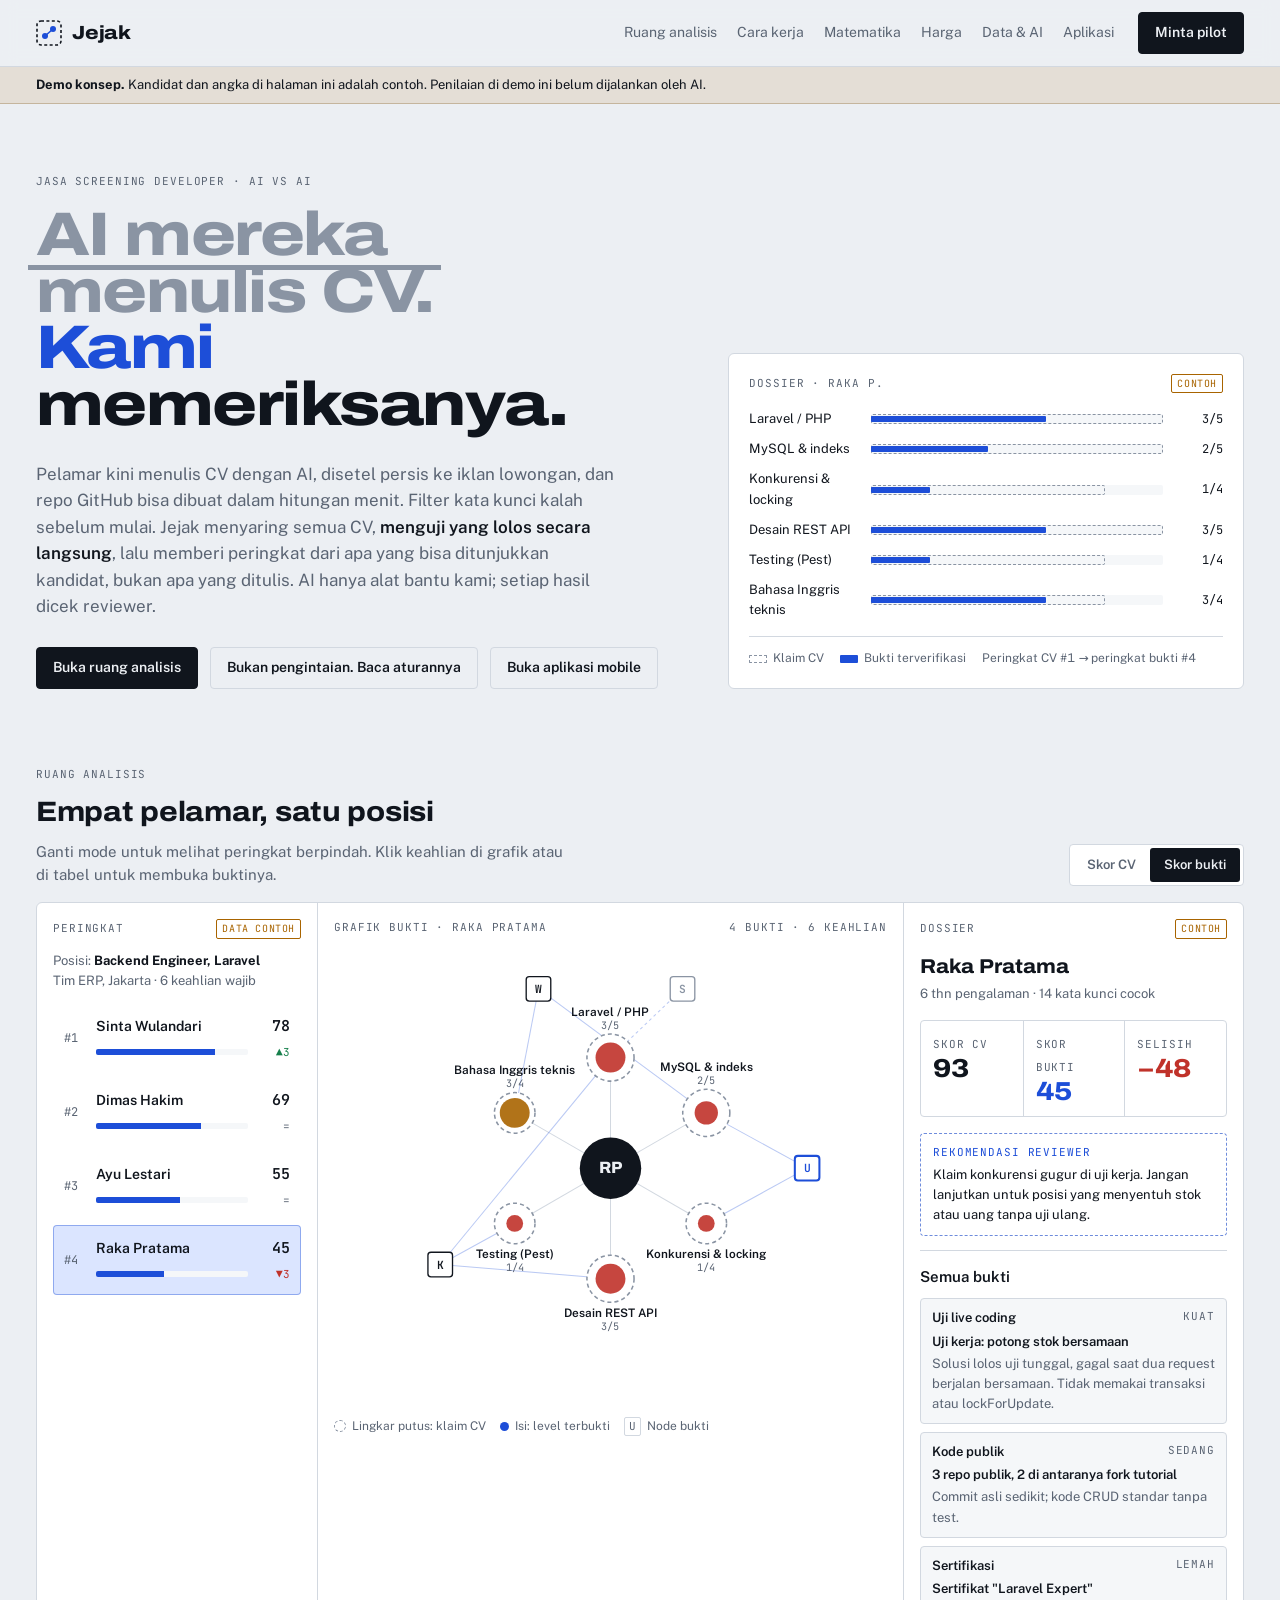
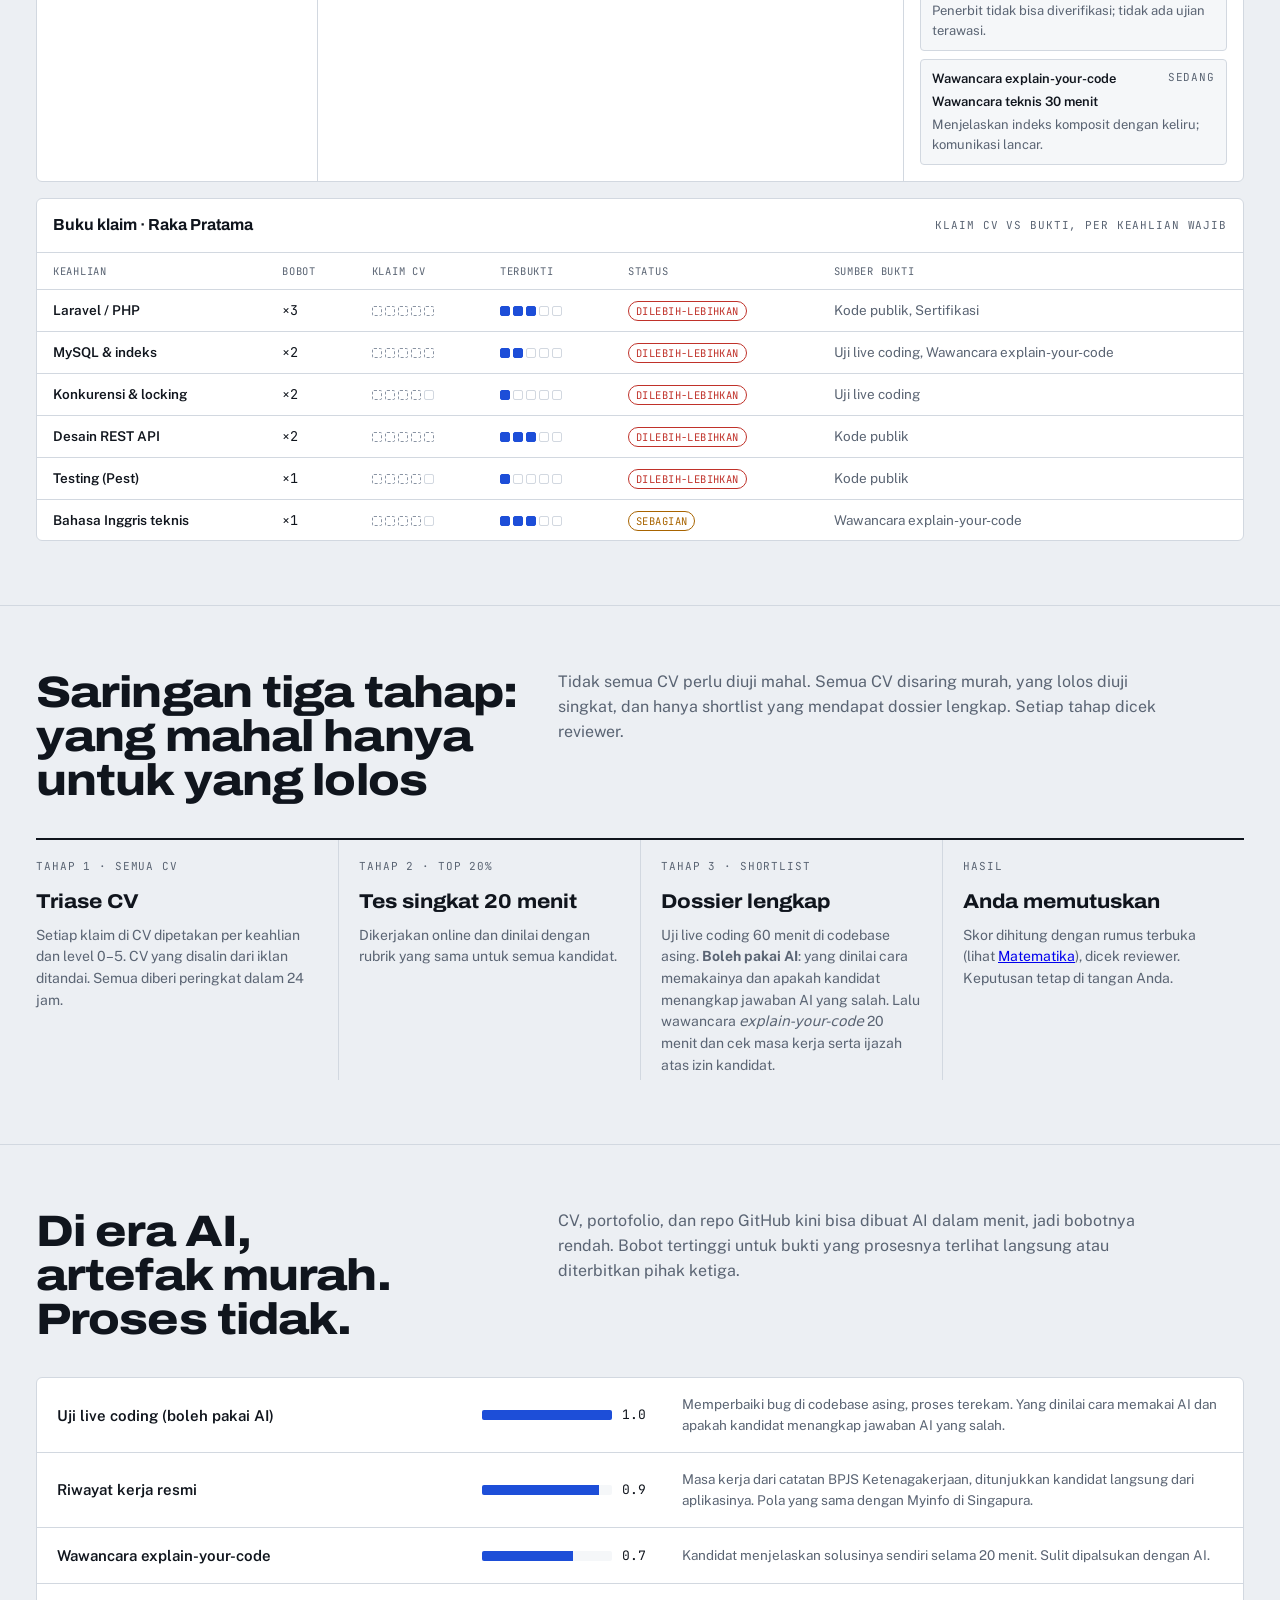
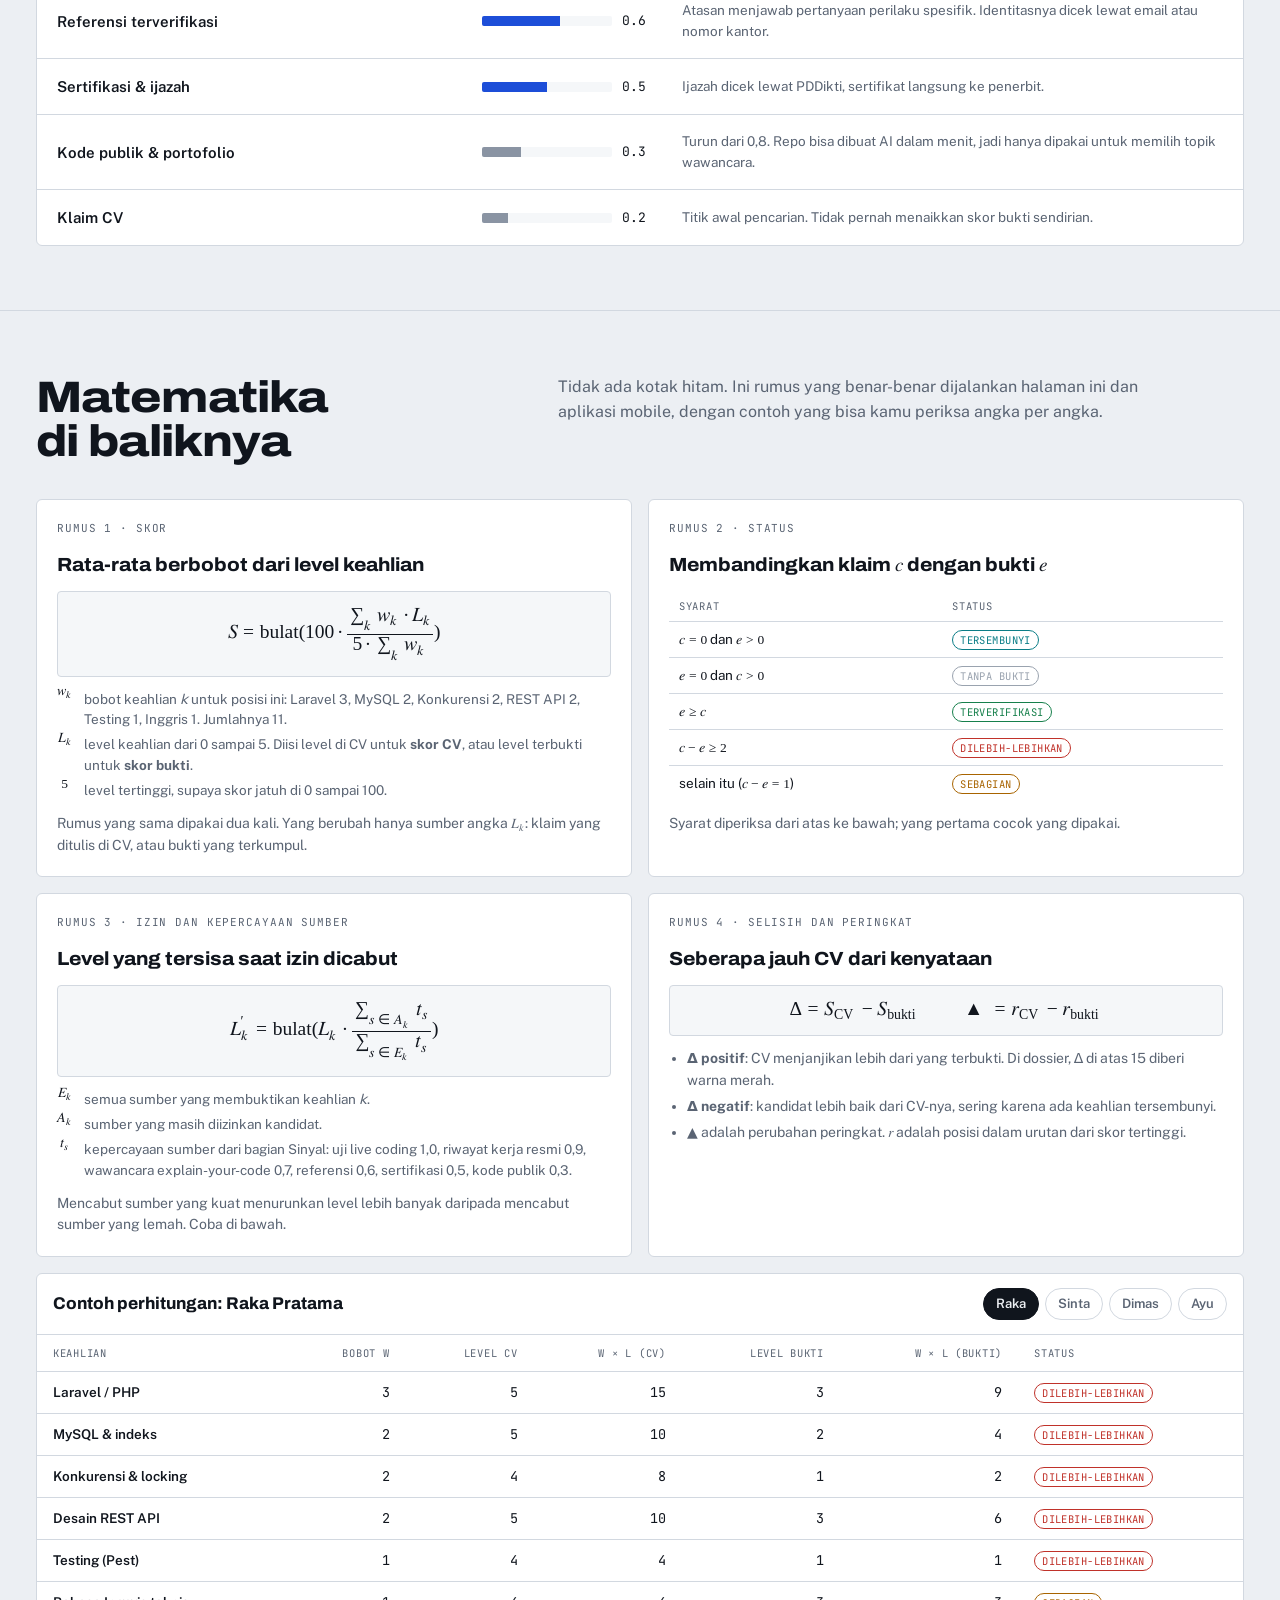
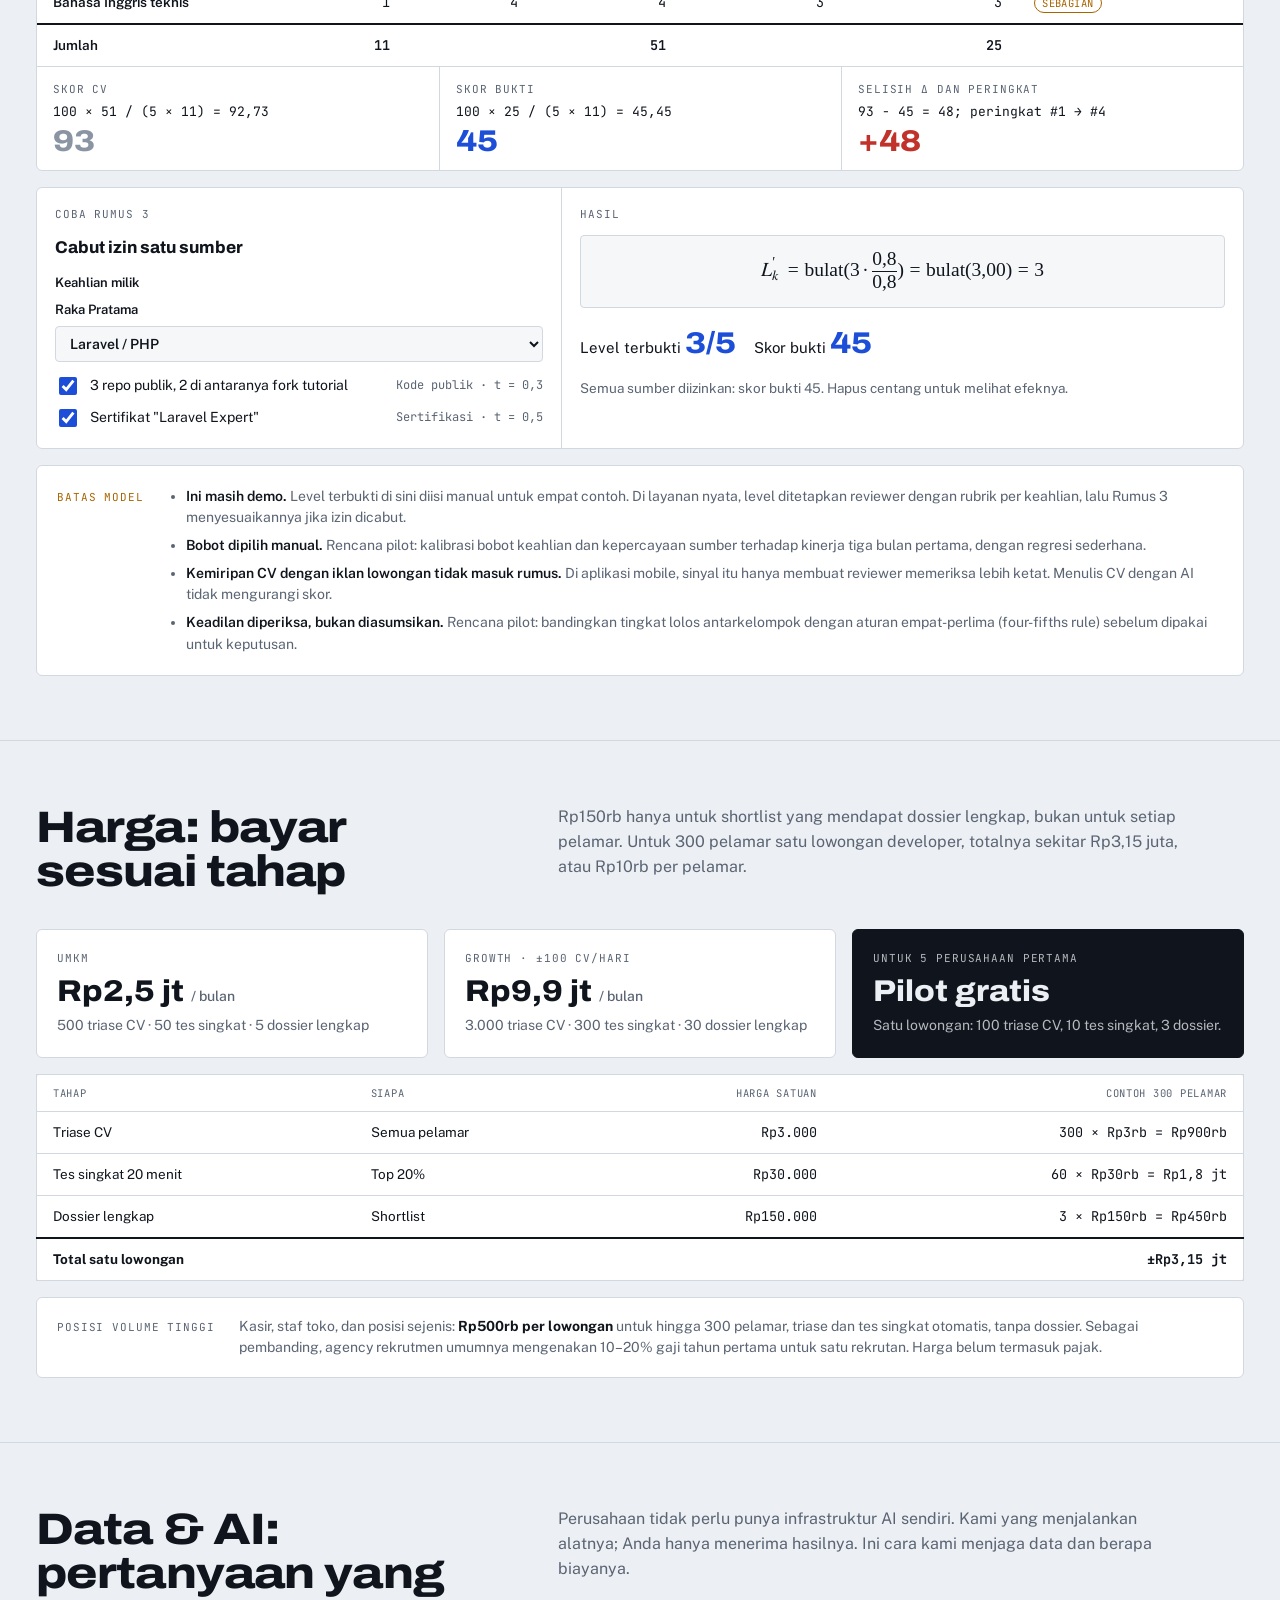
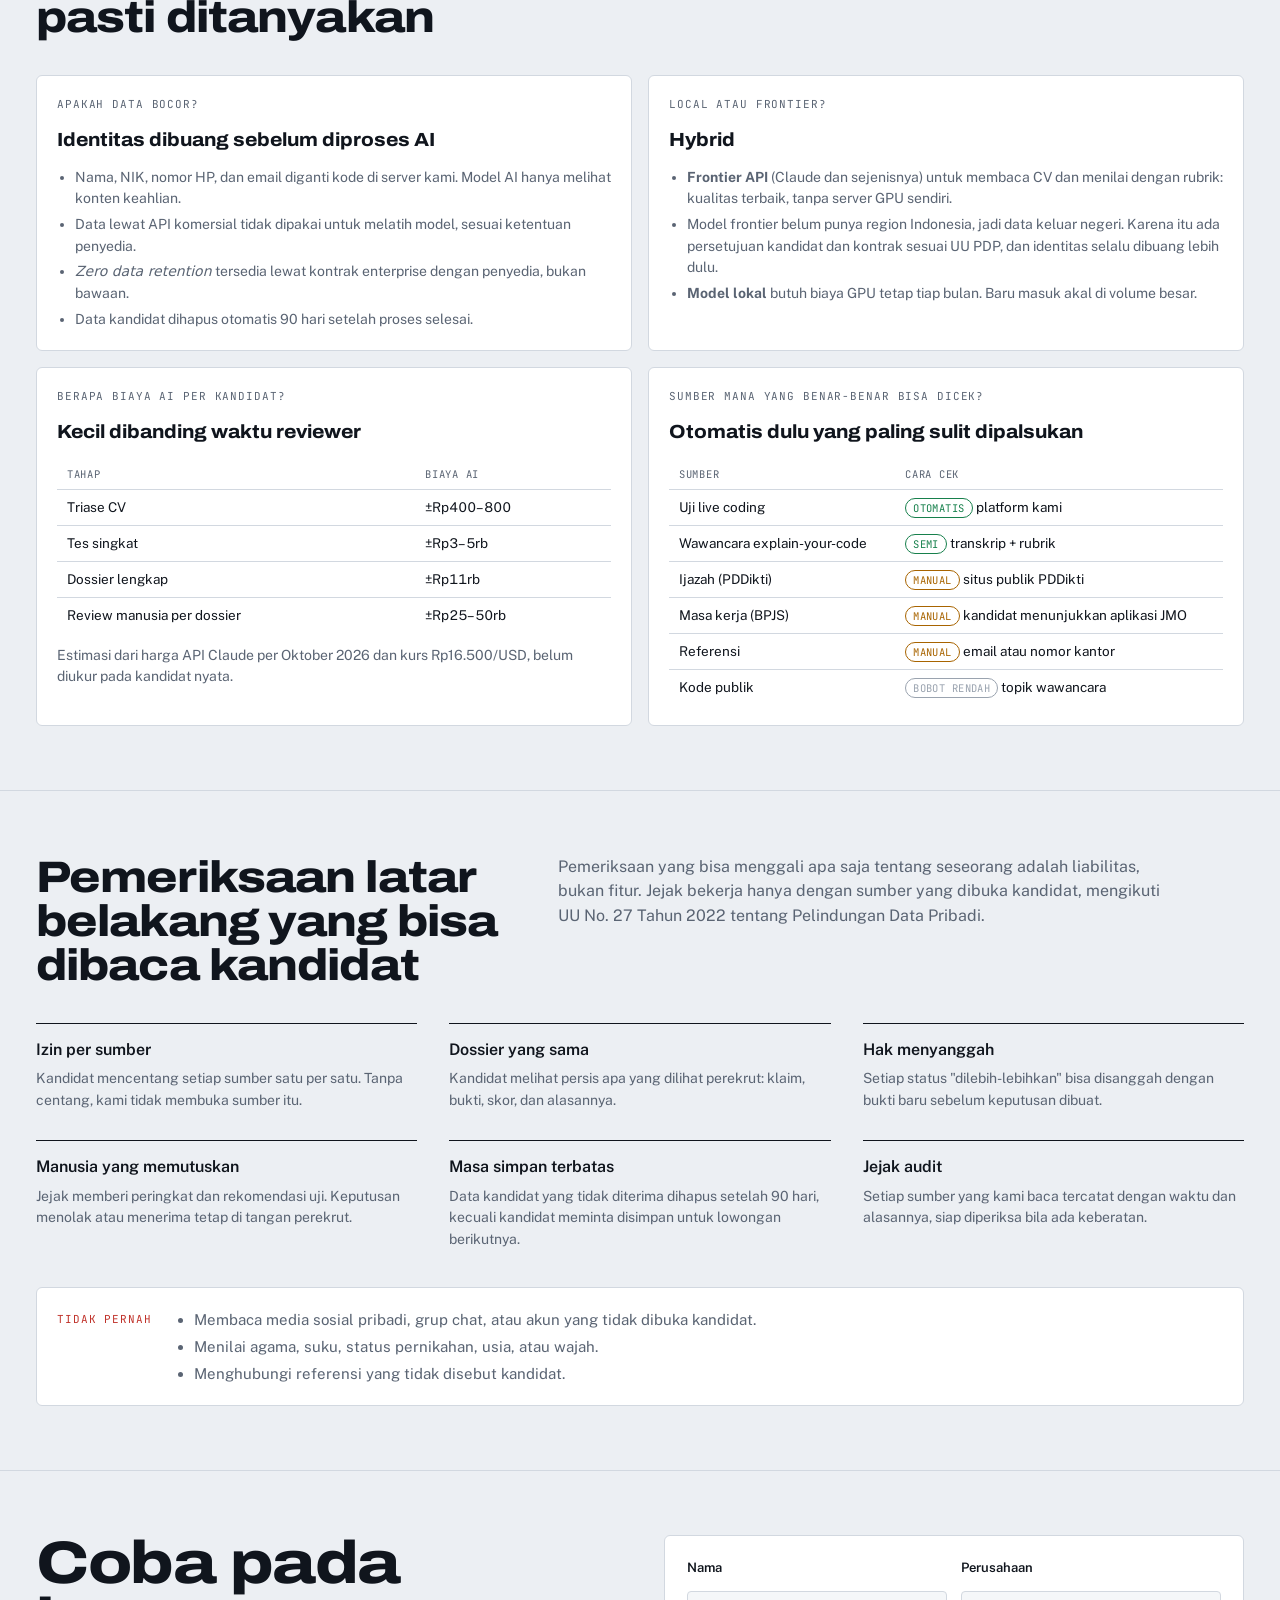
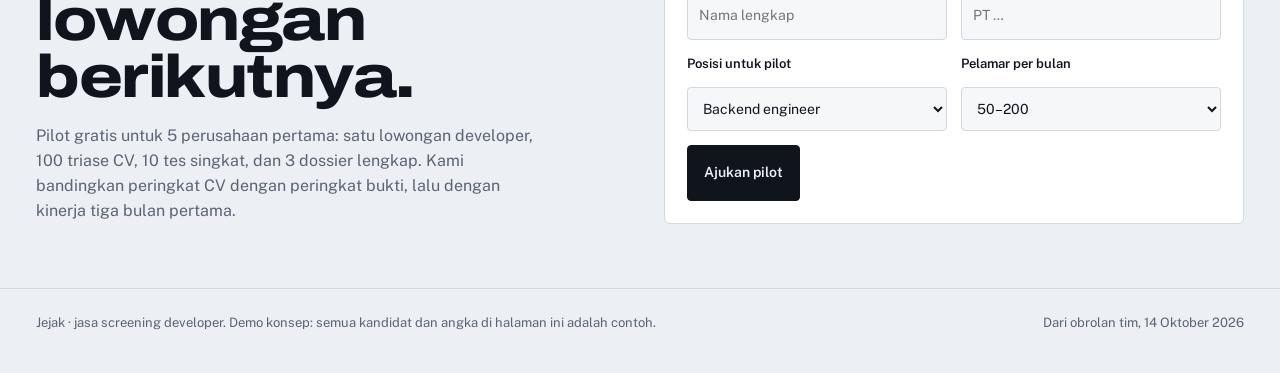
==== commit 68640d64: "Reposition as a reviewed screening service and add pricing and Data & AI Website: - Sell the outcome" ====
--- a/index.html
+++ b/index.html
@@ -3,7 +3,7 @@
 <head>
 <meta charset="utf-8">
 <meta name="viewport" content="width=device-width, initial-scale=1, viewport-fit=cover">
-<meta name="description" content="Jejak, AI vs AI: AI mereka menulis CV, AI kami memeriksanya dengan bukti yang diizinkan kandidat.">
+<meta name="description" content="Jejak: jasa screening developer. AI mereka menulis CV, kami memeriksanya dengan bukti yang diizinkan kandidat.">
 <style>html{color-scheme:light}body{margin:0}img{max-width:100%}[hidden]{display:none!important}</style>
 <title>Jejak Skill Intelligence</title>
 <script>
@@ -266,6 +266,26 @@
 footer.site { border-top: 1px solid var(--line); padding-block: 24px 40px; color: var(--muted); font-size: 13px; }
 footer.site .wrap { display: flex; justify-content: space-between; gap: 16px; flex-wrap: wrap; }
 
+/* ---------- demo note, harga ---------- */
+.demo-note { background: color-mix(in srgb, var(--partial) 12%, var(--bg)); border-bottom: 1px solid color-mix(in srgb, var(--partial) 30%, var(--line)); font-size: 13px; color: var(--ink); }
+.demo-note .wrap { padding-block: 8px; }
+.plans { display: grid; grid-template-columns: repeat(3, minmax(0, 1fr)); gap: 16px; }
+.plan { background: var(--surface); border: 1px solid var(--line); border-radius: 6px; padding: 20px; display: grid; gap: 8px; align-content: start; min-width: 0; }
+.plan b { font-family: var(--display); font-size: 30px; font-weight: 800; font-stretch: 110%; line-height: 1.05; }
+.plan b small { font-family: var(--body); font-size: 14px; font-weight: 500; color: var(--muted); }
+.plan p { color: var(--muted); font-size: 14px; }
+.plan.pilotp { background: var(--ink); border-color: var(--ink); color: var(--bg); }
+.plan.pilotp p, .plan.pilotp .label { color: color-mix(in srgb, var(--bg) 75%, transparent); }
+.units-t { min-width: 560px; background: var(--surface); border: 1px solid var(--line); border-radius: 6px; }
+.units-t th.num, .units-t td.num { text-align: right; font-family: var(--mono); font-variant-numeric: tabular-nums; }
+.units-t tbody tr { cursor: default; }
+.units-t tfoot td { font-weight: 700; border-top: 2px solid var(--ink); border-bottom: 0; }
+.hv-note { margin-top: 16px; display: grid; grid-template-columns: auto minmax(0, 1fr); gap: 12px 24px; background: var(--surface); border: 1px solid var(--line); border-radius: 6px; padding: 18px 20px; }
+.hv-note .label { padding-top: 3px; }
+.hv-note p { color: var(--muted); font-size: 14px; }
+.hv-note b { color: var(--ink); }
+@media (max-width: 860px) { .plans, .hv-note { grid-template-columns: minmax(0, 1fr); } }
+
 /* ---------- matematika ---------- */
 .mathgrid { display: grid; grid-template-columns: repeat(2, minmax(0, 1fr)); gap: 16px; }
 .mcard { background: var(--surface); border: 1px solid var(--line); border-radius: 6px; padding: 20px; display: grid; gap: 12px; align-content: start; min-width: 0; }
@@ -332,22 +352,23 @@
     <nav aria-label="Navigasi">
       <a href="#ruang">Ruang analisis</a>
       <a href="#cara">Cara kerja</a>
-      <a href="#sinyal">Sinyal</a>
       <a href="#matematika">Matematika</a>
-      <a href="#izin">Izin &amp; etika</a>
+      <a href="#harga">Harga</a>
+      <a href="#data">Data &amp; AI</a>
       <a href="app/">Aplikasi</a>
     </nav>
     <a class="btn" href="#pilot">Minta pilot</a>
   </div>
 </header>
+<div class="demo-note"><div class="wrap"><b>Demo konsep.</b> Kandidat dan angka di halaman ini adalah contoh. Penilaian di demo ini belum dijalankan oleh AI.</div></div>
 
 <main>
   <section class="hero">
     <div class="wrap">
       <div>
-        <span class="label">AI vs AI · skill intelligence untuk tim rekrutmen</span>
-        <h1 style="margin-top:16px"><span class="strike">AI mereka menulis CV.</span><br><em>AI kami</em> memeriksanya.</h1>
-        <p class="lede">Pelamar kini menulis CV dengan AI, disetel persis ke iklan lowongan. Filter kata kunci kalah sebelum mulai. Di CV, siapa yang kamu tampilkan lebih penting daripada siapa kamu sebenarnya. Jejak membalik urutan itu: agen kami memecah CV menjadi klaim, mencari <b>bukti yang diizinkan kandidat</b>, menguji yang belum terbukti, lalu memberi peringkat berdasarkan apa yang bisa ditunjukkan, bukan apa yang ditulis.</p>
+        <span class="label">Jasa screening developer · AI vs AI</span>
+        <h1 style="margin-top:16px"><span class="strike">AI mereka menulis CV.</span><br><em>Kami</em> memeriksanya.</h1>
+        <p class="lede">Pelamar kini menulis CV dengan AI, disetel persis ke iklan lowongan, dan repo GitHub bisa dibuat dalam hitungan menit. Filter kata kunci kalah sebelum mulai. Jejak menyaring semua CV, <b>menguji yang lolos secara langsung</b>, lalu memberi peringkat dari apa yang bisa ditunjukkan kandidat, bukan apa yang ditulis. AI hanya alat bantu kami; setiap hasil dicek reviewer.</p>
         <div class="cta">
           <a class="btn" href="#ruang">Buka ruang analisis</a>
           <a class="btn ghost" href="#izin">Bukan pengintaian. Baca aturannya</a>
@@ -413,14 +434,14 @@
   <section class="block" id="cara">
     <div class="wrap">
       <div class="block-head">
-        <h2>Dari klaim ke bukti, dalam empat langkah</h2>
-        <p>Masalahnya bukan kurang data, tapi data yang salah: CV ditulis untuk lolos filter kata kunci. Jejak memperlakukan setiap baris CV sebagai hipotesis yang perlu diuji, lalu hanya menghitung yang lolos uji.</p>
+        <h2>Saringan tiga tahap: yang mahal hanya untuk yang lolos</h2>
+        <p>Tidak semua CV perlu diuji mahal. Semua CV disaring murah, yang lolos diuji singkat, dan hanya shortlist yang mendapat dossier lengkap. Setiap tahap dicek reviewer.</p>
       </div>
       <div class="steps">
-        <div class="step"><span class="label">Langkah 1 · Urai</span><h3>Pecah CV jadi klaim</h3><p>Agen membaca CV dan menulis setiap klaim sebagai baris terstruktur: keahlian, level 0–5, dan kalimat asal. <code>"Ahli Laravel 5 thn"</code> menjadi klaim level 5 yang menunggu bukti.</p></div>
-        <div class="step"><span class="label">Langkah 2 · Cari</span><h3>Kumpulkan sinyal berizin</h3><p>Kandidat memilih sumber yang boleh dibaca: repositori kode, portofolio, penerbit sertifikat, dan atasan yang bersedia mengisi referensi terstruktur.</p></div>
-        <div class="step"><span class="label">Langkah 3 · Uji</span><h3>Uji yang belum terbukti</h3><p>Klaim tanpa bukti mendapat uji kerja singkat yang dibuat agen sesuai posisi, misalnya memperbaiki race condition pada stok dalam 45 menit.</p></div>
-        <div class="step"><span class="label">Langkah 4 · Nilai</span><h3>Peringkat dari bukti</h3><p>Skor dihitung dari level terbukti × bobot keahlian. Kepercayaan sumber menentukan berapa banyak level yang tersisa jika kandidat mencabut izin. Rumusnya ada di bagian <a href="#matematika">Matematika</a>.</p></div>
+        <div class="step"><span class="label">Tahap 1 · semua CV</span><h3>Triase CV</h3><p>Setiap klaim di CV dipetakan per keahlian dan level 0–5. CV yang disalin dari iklan ditandai. Semua diberi peringkat dalam 24 jam.</p></div>
+        <div class="step"><span class="label">Tahap 2 · top 20%</span><h3>Tes singkat 20 menit</h3><p>Dikerjakan online dan dinilai dengan rubrik yang sama untuk semua kandidat.</p></div>
+        <div class="step"><span class="label">Tahap 3 · shortlist</span><h3>Dossier lengkap</h3><p>Uji live coding 60 menit di codebase asing. <b>Boleh pakai AI</b>: yang dinilai cara memakainya dan apakah kandidat menangkap jawaban AI yang salah. Lalu wawancara <i>explain-your-code</i> 20 menit dan cek masa kerja serta ijazah atas izin kandidat.</p></div>
+        <div class="step"><span class="label">Hasil</span><h3>Anda memutuskan</h3><p>Skor dihitung dengan rumus terbuka (lihat <a href="#matematika">Matematika</a>), dicek reviewer. Keputusan tetap di tangan Anda.</p></div>
       </div>
     </div>
   </section>
@@ -428,8 +449,8 @@
   <section class="block" id="sinyal">
     <div class="wrap">
       <div class="block-head">
-        <h2>Tidak semua bukti sama kuat</h2>
-        <p>Setiap sumber punya bobot kepercayaan. Klaim CV tetap dihitung, tapi paling rendah: ia memberi tahu agen di mana harus mencari, bukan apa yang benar.</p>
+        <h2>Di era AI, artefak murah. Proses tidak.</h2>
+        <p>CV, portofolio, dan repo GitHub kini bisa dibuat AI dalam menit, jadi bobotnya rendah. Bobot tertinggi untuk bukti yang prosesnya terlihat langsung atau diterbitkan pihak ketiga.</p>
       </div>
       <div class="signals" id="signals"></div>
     </div>
@@ -454,7 +475,7 @@
             <math><msub><mi>L</mi><mi>k</mi></msub></math><span>level keahlian dari 0 sampai 5. Diisi level di CV untuk <b>skor CV</b>, atau level terbukti untuk <b>skor bukti</b>.</span>
             <math><mn>5</mn></math><span>level tertinggi, supaya skor jatuh di 0 sampai 100.</span>
           </div>
-          <p>Rumus yang sama dipakai dua kali. Yang berubah hanya sumber angka <math><msub><mi>L</mi><mi>k</mi></msub></math>: klaim AI kandidat, atau bukti yang ditemukan AI Jejak.</p>
+          <p>Rumus yang sama dipakai dua kali. Yang berubah hanya sumber angka <math><msub><mi>L</mi><mi>k</mi></msub></math>: klaim yang ditulis di CV, atau bukti yang terkumpul.</p>
         </div>
 
         <div class="mcard">
@@ -482,7 +503,7 @@
           <div class="vars">
             <math><msub><mi>E</mi><mi>k</mi></msub></math><span>semua sumber yang membuktikan keahlian <i>k</i>.</span>
             <math><msub><mi>A</mi><mi>k</mi></msub></math><span>sumber yang masih diizinkan kandidat.</span>
-            <math><msub><mi>t</mi><mi>s</mi></msub></math><span>kepercayaan sumber dari bagian Sinyal: uji kerja 1,0, riwayat kerja resmi 0,9, kode publik 0,8, referensi 0,6, sertifikasi 0,5, wawancara 0,5.</span>
+            <math><msub><mi>t</mi><mi>s</mi></msub></math><span>kepercayaan sumber dari bagian Sinyal: uji live coding 1,0, riwayat kerja resmi 0,9, wawancara explain-your-code 0,7, referensi 0,6, sertifikasi 0,5, kode publik 0,3.</span>
           </div>
           <p>Mencabut sumber yang kuat menurunkan level lebih banyak daripada mencabut sumber yang lemah. Coba di bawah.</p>
         </div>
@@ -533,11 +554,99 @@
       <div class="limits">
         <span class="label">Batas model</span>
         <ul>
-          <li><b>Level terbukti ditetapkan dari bukti</b> dengan rubrik per keahlian (di demo ini diisi untuk empat contoh), lalu Rumus 3 menyesuaikannya jika izin dicabut.</li>
+          <li><b>Ini masih demo.</b> Level terbukti di sini diisi manual untuk empat contoh. Di layanan nyata, level ditetapkan reviewer dengan rubrik per keahlian, lalu Rumus 3 menyesuaikannya jika izin dicabut.</li>
           <li><b>Bobot dipilih manual.</b> Rencana pilot: kalibrasi bobot keahlian dan kepercayaan sumber terhadap kinerja tiga bulan pertama, dengan regresi sederhana.</li>
-          <li><b>Kemiripan CV dengan iklan lowongan tidak masuk rumus.</b> Di aplikasi mobile, sinyal itu hanya membuat agen memeriksa lebih ketat. Menulis CV dengan AI tidak mengurangi skor.</li>
+          <li><b>Kemiripan CV dengan iklan lowongan tidak masuk rumus.</b> Di aplikasi mobile, sinyal itu hanya membuat reviewer memeriksa lebih ketat. Menulis CV dengan AI tidak mengurangi skor.</li>
           <li><b>Keadilan diperiksa, bukan diasumsikan.</b> Rencana pilot: bandingkan tingkat lolos antarkelompok dengan aturan empat-perlima (four-fifths rule) sebelum dipakai untuk keputusan.</li>
         </ul>
+      </div>
+    </div>
+  </section>
+
+  <section class="block" id="harga">
+    <div class="wrap">
+      <div class="block-head">
+        <h2>Harga: bayar sesuai tahap</h2>
+        <p>Rp150rb hanya untuk shortlist yang mendapat dossier lengkap, bukan untuk setiap pelamar. Untuk 300 pelamar satu lowongan developer, totalnya sekitar Rp3,15 juta, atau Rp10rb per pelamar.</p>
+      </div>
+      <div class="plans">
+        <div class="plan"><span class="label">UMKM</span><b>Rp2,5 jt <small>/ bulan</small></b><p>500 triase CV · 50 tes singkat · 5 dossier lengkap</p></div>
+        <div class="plan"><span class="label">Growth · ±100 CV/hari</span><b>Rp9,9 jt <small>/ bulan</small></b><p>3.000 triase CV · 300 tes singkat · 30 dossier lengkap</p></div>
+        <div class="plan pilotp"><span class="label">Untuk 5 perusahaan pertama</span><b>Pilot gratis</b><p>Satu lowongan: 100 triase CV, 10 tes singkat, 3 dossier.</p></div>
+      </div>
+      <div class="scroll" style="margin-top:16px">
+        <table class="units-t">
+          <thead><tr><th>Tahap</th><th>Siapa</th><th class="num">Harga satuan</th><th class="num">Contoh 300 pelamar</th></tr></thead>
+          <tbody>
+            <tr><td>Triase CV</td><td>Semua pelamar</td><td class="num">Rp3.000</td><td class="num">300 × Rp3rb = Rp900rb</td></tr>
+            <tr><td>Tes singkat 20 menit</td><td>Top 20%</td><td class="num">Rp30.000</td><td class="num">60 × Rp30rb = Rp1,8 jt</td></tr>
+            <tr><td>Dossier lengkap</td><td>Shortlist</td><td class="num">Rp150.000</td><td class="num">3 × Rp150rb = Rp450rb</td></tr>
+          </tbody>
+          <tfoot><tr><td colspan="3">Total satu lowongan</td><td class="num">±Rp3,15 jt</td></tr></tfoot>
+        </table>
+      </div>
+      <div class="hv-note">
+        <span class="label">Posisi volume tinggi</span>
+        <p>Kasir, staf toko, dan posisi sejenis: <b>Rp500rb per lowongan</b> untuk hingga 300 pelamar, triase dan tes singkat otomatis, tanpa dossier. Sebagai pembanding, agency rekrutmen umumnya mengenakan 10–20% gaji tahun pertama untuk satu rekrutan. Harga belum termasuk pajak.</p>
+      </div>
+    </div>
+  </section>
+
+  <section class="block" id="data">
+    <div class="wrap">
+      <div class="block-head">
+        <h2>Data &amp; AI: pertanyaan yang pasti ditanyakan</h2>
+        <p>Perusahaan tidak perlu punya infrastruktur AI sendiri. Kami yang menjalankan alatnya; Anda hanya menerima hasilnya. Ini cara kami menjaga data dan berapa biayanya.</p>
+      </div>
+      <div class="mathgrid">
+        <div class="mcard">
+          <span class="label">Apakah data bocor?</span>
+          <h3>Identitas dibuang sebelum diproses AI</h3>
+          <ul>
+            <li>Nama, NIK, nomor HP, dan email diganti kode di server kami. Model AI hanya melihat konten keahlian.</li>
+            <li>Data lewat API komersial tidak dipakai untuk melatih model, sesuai ketentuan penyedia.</li>
+            <li><i>Zero data retention</i> tersedia lewat kontrak enterprise dengan penyedia, bukan bawaan.</li>
+            <li>Data kandidat dihapus otomatis 90 hari setelah proses selesai.</li>
+          </ul>
+        </div>
+        <div class="mcard">
+          <span class="label">Local atau frontier?</span>
+          <h3>Hybrid</h3>
+          <ul>
+            <li><b>Frontier API</b> (Claude dan sejenisnya) untuk membaca CV dan menilai dengan rubrik: kualitas terbaik, tanpa server GPU sendiri.</li>
+            <li>Model frontier belum punya region Indonesia, jadi data keluar negeri. Karena itu ada persetujuan kandidat dan kontrak sesuai UU PDP, dan identitas selalu dibuang lebih dulu.</li>
+            <li><b>Model lokal</b> butuh biaya GPU tetap tiap bulan. Baru masuk akal di volume besar.</li>
+          </ul>
+        </div>
+        <div class="mcard">
+          <span class="label">Berapa biaya AI per kandidat?</span>
+          <h3>Kecil dibanding waktu reviewer</h3>
+          <div class="scroll"><table class="rules-t">
+            <thead><tr><th>Tahap</th><th class="num">Biaya AI</th></tr></thead>
+            <tbody>
+              <tr><td>Triase CV</td><td class="num">±Rp400–800</td></tr>
+              <tr><td>Tes singkat</td><td class="num">±Rp3–5rb</td></tr>
+              <tr><td>Dossier lengkap</td><td class="num">±Rp11rb</td></tr>
+              <tr><td>Review manusia per dossier</td><td class="num">±Rp25–50rb</td></tr>
+            </tbody>
+          </table></div>
+          <p>Estimasi dari harga API Claude per Oktober 2026 dan kurs Rp16.500/USD, belum diukur pada kandidat nyata.</p>
+        </div>
+        <div class="mcard">
+          <span class="label">Sumber mana yang benar-benar bisa dicek?</span>
+          <h3>Otomatis dulu yang paling sulit dipalsukan</h3>
+          <div class="scroll"><table class="rules-t">
+            <thead><tr><th>Sumber</th><th>Cara cek</th></tr></thead>
+            <tbody>
+              <tr><td>Uji live coding</td><td><span class="pill st-ok">Otomatis</span> platform kami</td></tr>
+              <tr><td>Wawancara explain-your-code</td><td><span class="pill st-ok">Semi</span> transkrip + rubrik</td></tr>
+              <tr><td>Ijazah (PDDikti)</td><td><span class="pill st-partial">Manual</span> situs publik PDDikti</td></tr>
+              <tr><td>Masa kerja (BPJS)</td><td><span class="pill st-partial">Manual</span> kandidat menunjukkan aplikasi JMO</td></tr>
+              <tr><td>Referensi</td><td><span class="pill st-partial">Manual</span> email atau nomor kantor</td></tr>
+              <tr><td>Kode publik</td><td><span class="pill st-none">Bobot rendah</span> topik wawancara</td></tr>
+            </tbody>
+          </table></div>
+        </div>
       </div>
     </div>
   </section>
@@ -546,15 +655,15 @@
     <div class="wrap">
       <div class="block-head">
         <h2>Pemeriksaan latar belakang yang bisa dibaca kandidat</h2>
-        <p>Agen yang bisa menggali apa saja tentang seseorang adalah liabilitas, bukan fitur. Jejak bekerja hanya dengan sumber yang dibuka kandidat, mengikuti UU No. 27 Tahun 2022 tentang Pelindungan Data Pribadi.</p>
+        <p>Pemeriksaan yang bisa menggali apa saja tentang seseorang adalah liabilitas, bukan fitur. Jejak bekerja hanya dengan sumber yang dibuka kandidat, mengikuti UU No. 27 Tahun 2022 tentang Pelindungan Data Pribadi.</p>
       </div>
       <div class="rules">
-        <div class="rule"><h3>Izin per sumber</h3><p>Kandidat mencentang setiap sumber satu per satu. Tanpa centang, agen tidak membuka sumber itu.</p></div>
+        <div class="rule"><h3>Izin per sumber</h3><p>Kandidat mencentang setiap sumber satu per satu. Tanpa centang, kami tidak membuka sumber itu.</p></div>
         <div class="rule"><h3>Dossier yang sama</h3><p>Kandidat melihat persis apa yang dilihat perekrut: klaim, bukti, skor, dan alasannya.</p></div>
         <div class="rule"><h3>Hak menyanggah</h3><p>Setiap status "dilebih-lebihkan" bisa disanggah dengan bukti baru sebelum keputusan dibuat.</p></div>
         <div class="rule"><h3>Manusia yang memutuskan</h3><p>Jejak memberi peringkat dan rekomendasi uji. Keputusan menolak atau menerima tetap di tangan perekrut.</p></div>
         <div class="rule"><h3>Masa simpan terbatas</h3><p>Data kandidat yang tidak diterima dihapus setelah 90 hari, kecuali kandidat meminta disimpan untuk lowongan berikutnya.</p></div>
-        <div class="rule"><h3>Jejak audit</h3><p>Setiap sumber yang dibaca agen tercatat dengan waktu dan alasannya, siap diperiksa bila ada keberatan.</p></div>
+        <div class="rule"><h3>Jejak audit</h3><p>Setiap sumber yang kami baca tercatat dengan waktu dan alasannya, siap diperiksa bila ada keberatan.</p></div>
       </div>
       <div class="never">
         <span class="label">Tidak pernah</span>
@@ -571,7 +680,7 @@
     <div class="wrap">
       <div class="copy">
         <h2>Coba pada lowongan berikutnya.</h2>
-        <p>Pilot berjalan pada satu posisi selama satu siklus rekrutmen. Kami bandingkan peringkat CV dengan peringkat bukti, lalu dengan kinerja tiga bulan pertama.</p>
+        <p>Pilot gratis untuk 5 perusahaan pertama: satu lowongan developer, 100 triase CV, 10 tes singkat, dan 3 dossier lengkap. Kami bandingkan peringkat CV dengan peringkat bukti, lalu dengan kinerja tiga bulan pertama.</p>
       </div>
       <form id="pilotForm" novalidate>
         <div class="f2">
@@ -581,10 +690,11 @@
         <div class="f2">
           <label for="pPosisi">Posisi untuk pilot
             <select id="pPosisi" name="posisi">
-              <option>Backend / software engineer</option>
-              <option>Staf akuntansi &amp; pajak</option>
-              <option>Supervisor gudang</option>
-              <option>Sales B2B</option>
+              <option>Backend engineer</option>
+              <option>Frontend / mobile engineer</option>
+              <option>Full-stack engineer</option>
+              <option>Data / DevOps</option>
+              <option>Posisi volume tinggi (kasir, staf toko)</option>
               <option>Lainnya</option>
             </select>
           </label>
@@ -606,7 +716,7 @@
 
 <footer class="site">
   <div class="wrap">
-    <span>Jejak · konsep produk. Semua kandidat dan angka di halaman ini adalah contoh.</span>
+    <span>Jejak · jasa screening developer. Demo konsep: semua kandidat dan angka di halaman ini adalah contoh.</span>
     <span>Dari obrolan tim, 14 Oktober 2026</span>
   </div>
 </footer>
@@ -622,7 +732,7 @@
     { id: 'eng', name: 'Bahasa Inggris teknis', w: 1 },
   ];
   const SRC = {
-    U: 'Uji kerja', K: 'Kode publik', R: 'Referensi terstruktur', S: 'Sertifikasi', W: 'Wawancara teknis',
+    U: 'Uji live coding', K: 'Kode publik', R: 'Referensi terverifikasi', S: 'Sertifikasi', W: 'Wawancara explain-your-code',
   };
 
   const CANDS = [
@@ -861,7 +971,7 @@
         <div class="ev"><span class="label">Skor bukti</span><b>${c.es}</b></div>
         <div><span class="label">Selisih</span><b style="color:var(${gap > 15 ? '--over' : gap < 0 ? '--hidden' : '--ink'})">${gap > 0 ? '−' : '+'}${Math.abs(gap)}</b></div>
       </div>
-      <div class="agent"><span class="label">Rekomendasi agen</span>${esc(c.agent)}</div>
+      <div class="agent"><span class="label">Rekomendasi reviewer</span>${esc(c.agent)}</div>
       <div class="focusbox" style="margin-top:14px">${focusHtml}</div>`;
   }
 
@@ -894,11 +1004,12 @@
 
   /* signals */
   const SIG = [
-    ['Uji kerja terawasi', 1.0, 'Tugas 30–60 menit dibuat agen sesuai posisi, dijalankan dan dinilai otomatis, lalu dicek manusia.'],
-    ['Kode publik dengan riwayat commit', 0.8, 'Hanya commit milik kandidat yang dihitung. Fork tanpa perubahan dan kode tutorial diabaikan.'],
-    ['Referensi terstruktur', 0.6, 'Atasan menjawab pertanyaan perilaku spesifik, bukan "apakah dia baik". Kontak diberikan kandidat.'],
-    ['Sertifikasi terverifikasi penerbit', 0.5, 'Dicek langsung ke penerbit. Sertifikat dari kursus tanpa ujian terawasi tidak menaikkan level.'],
-    ['Wawancara teknis', 0.5, 'Transkrip dinilai dengan rubrik yang sama untuk semua kandidat.'],
+    ['Uji live coding (boleh pakai AI)', 1.0, 'Memperbaiki bug di codebase asing, proses terekam. Yang dinilai cara memakai AI dan apakah kandidat menangkap jawaban AI yang salah.'],
+    ['Riwayat kerja resmi', 0.9, 'Masa kerja dari catatan BPJS Ketenagakerjaan, ditunjukkan kandidat langsung dari aplikasinya. Pola yang sama dengan Myinfo di Singapura.'],
+    ['Wawancara explain-your-code', 0.7, 'Kandidat menjelaskan solusinya sendiri selama 20 menit. Sulit dipalsukan dengan AI.'],
+    ['Referensi terverifikasi', 0.6, 'Atasan menjawab pertanyaan perilaku spesifik. Identitasnya dicek lewat email atau nomor kantor.'],
+    ['Sertifikasi & ijazah', 0.5, 'Ijazah dicek lewat PDDikti, sertifikat langsung ke penerbit.'],
+    ['Kode publik & portofolio', 0.3, 'Turun dari 0,8. Repo bisa dibuat AI dalam menit, jadi hanya dipakai untuk memilih topik wawancara.', true],
     ['Klaim CV', 0.2, 'Titik awal pencarian. Tidak pernah menaikkan skor bukti sendirian.', true],
   ];
   $('signals').innerHTML = SIG.map(([t, w, d, cv]) => `
@@ -907,7 +1018,7 @@
       <p>${d}</p></div>`).join('');
 
   /* matematika */
-  const TRUST = { U: 1.0, G: 0.9, K: 0.8, R: 0.6, S: 0.5, W: 0.5 };
+  const TRUST = { U: 1.0, G: 0.9, W: 0.7, R: 0.6, S: 0.5, K: 0.3 };
   const fmt = (x, d = 1) => x.toLocaleString('id-ID', { minimumFractionDigits: d, maximumFractionDigits: d });
   const mstate = { cand: 'raka', skill: null, off: new Set() };
   function renderWorked() {
